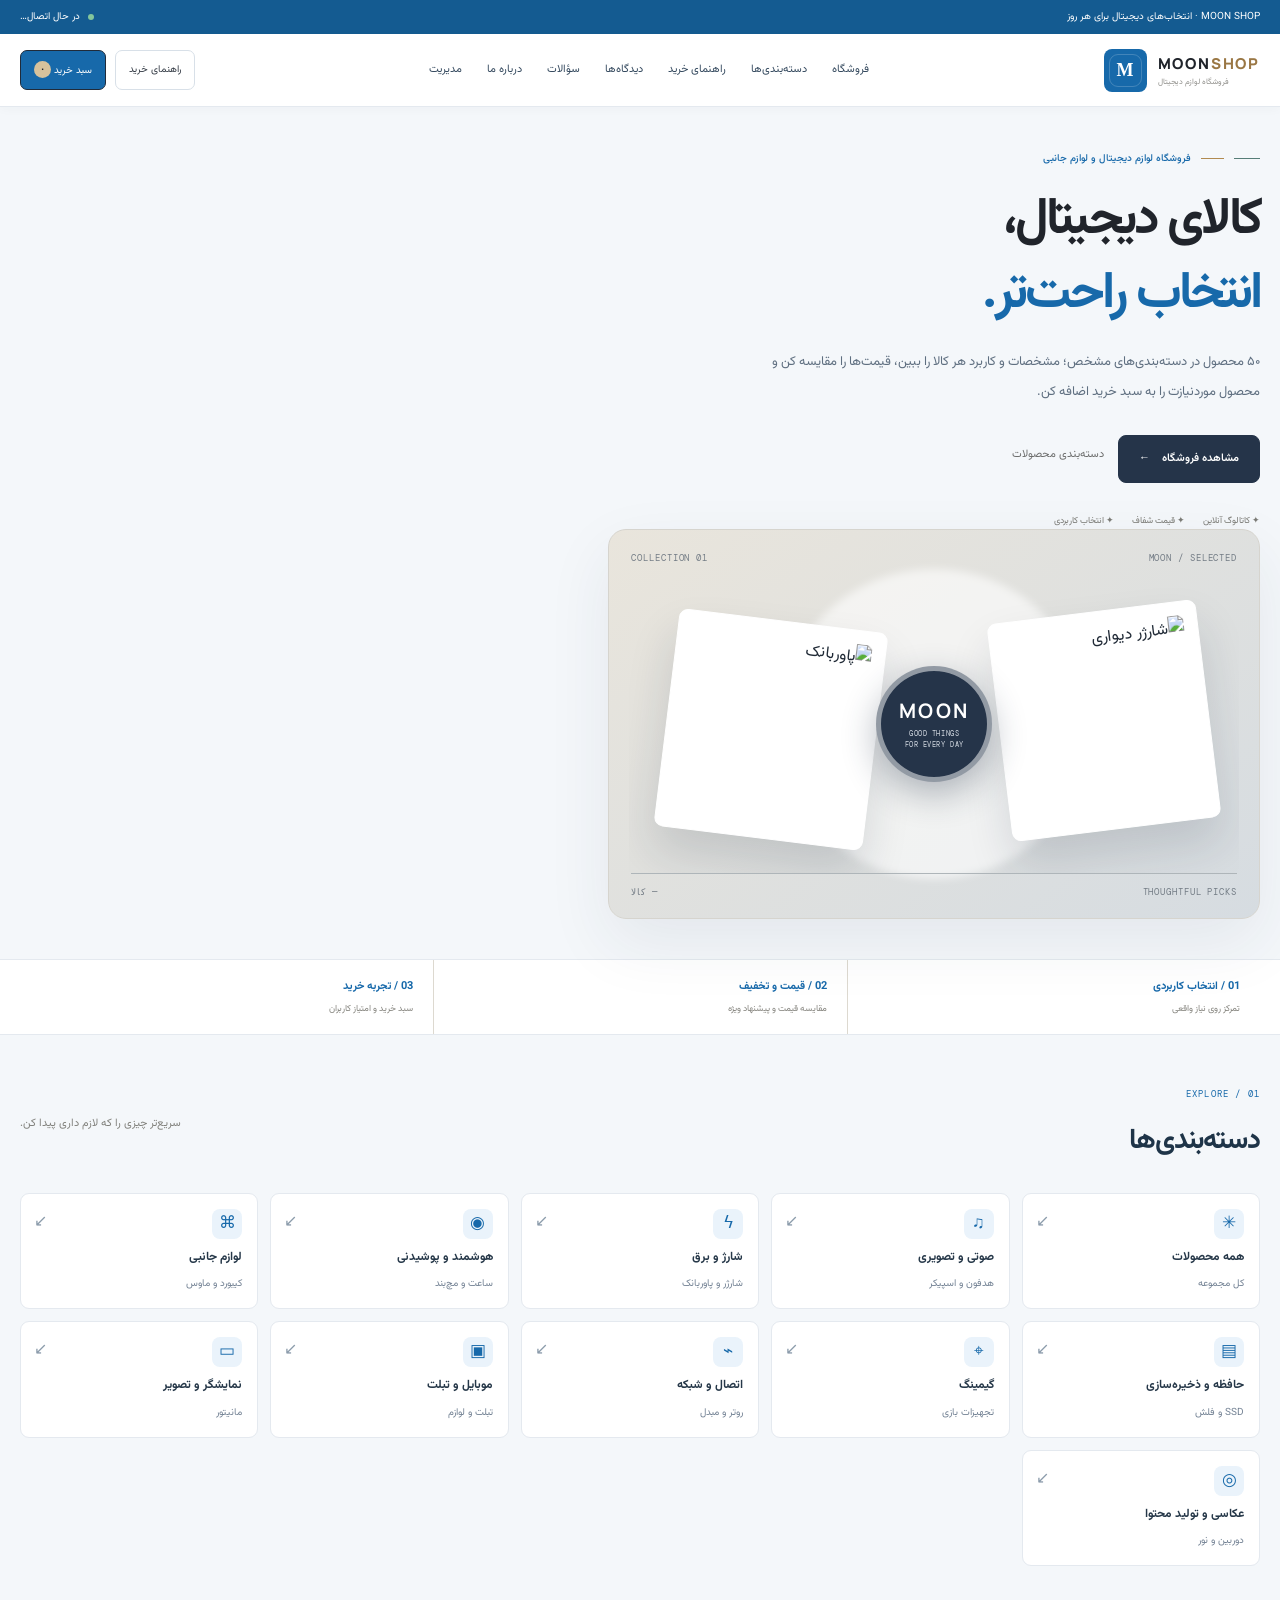
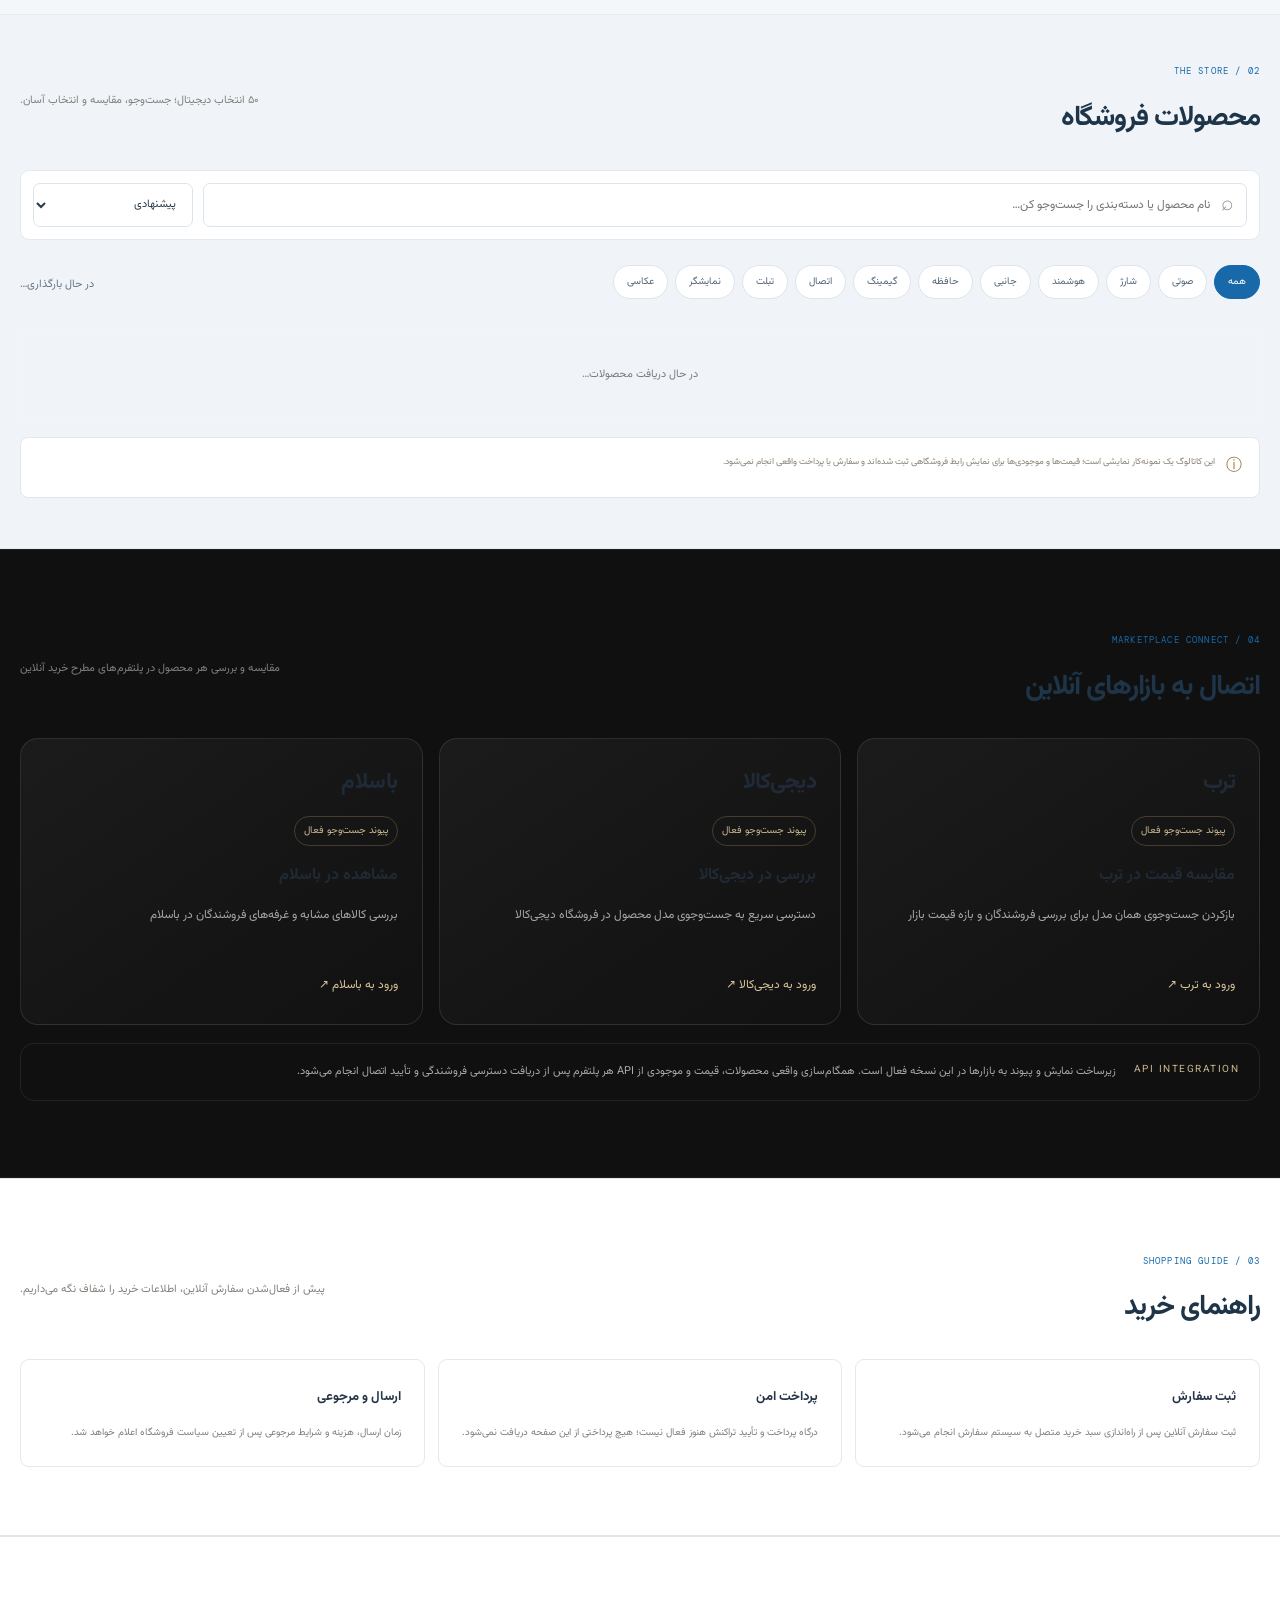
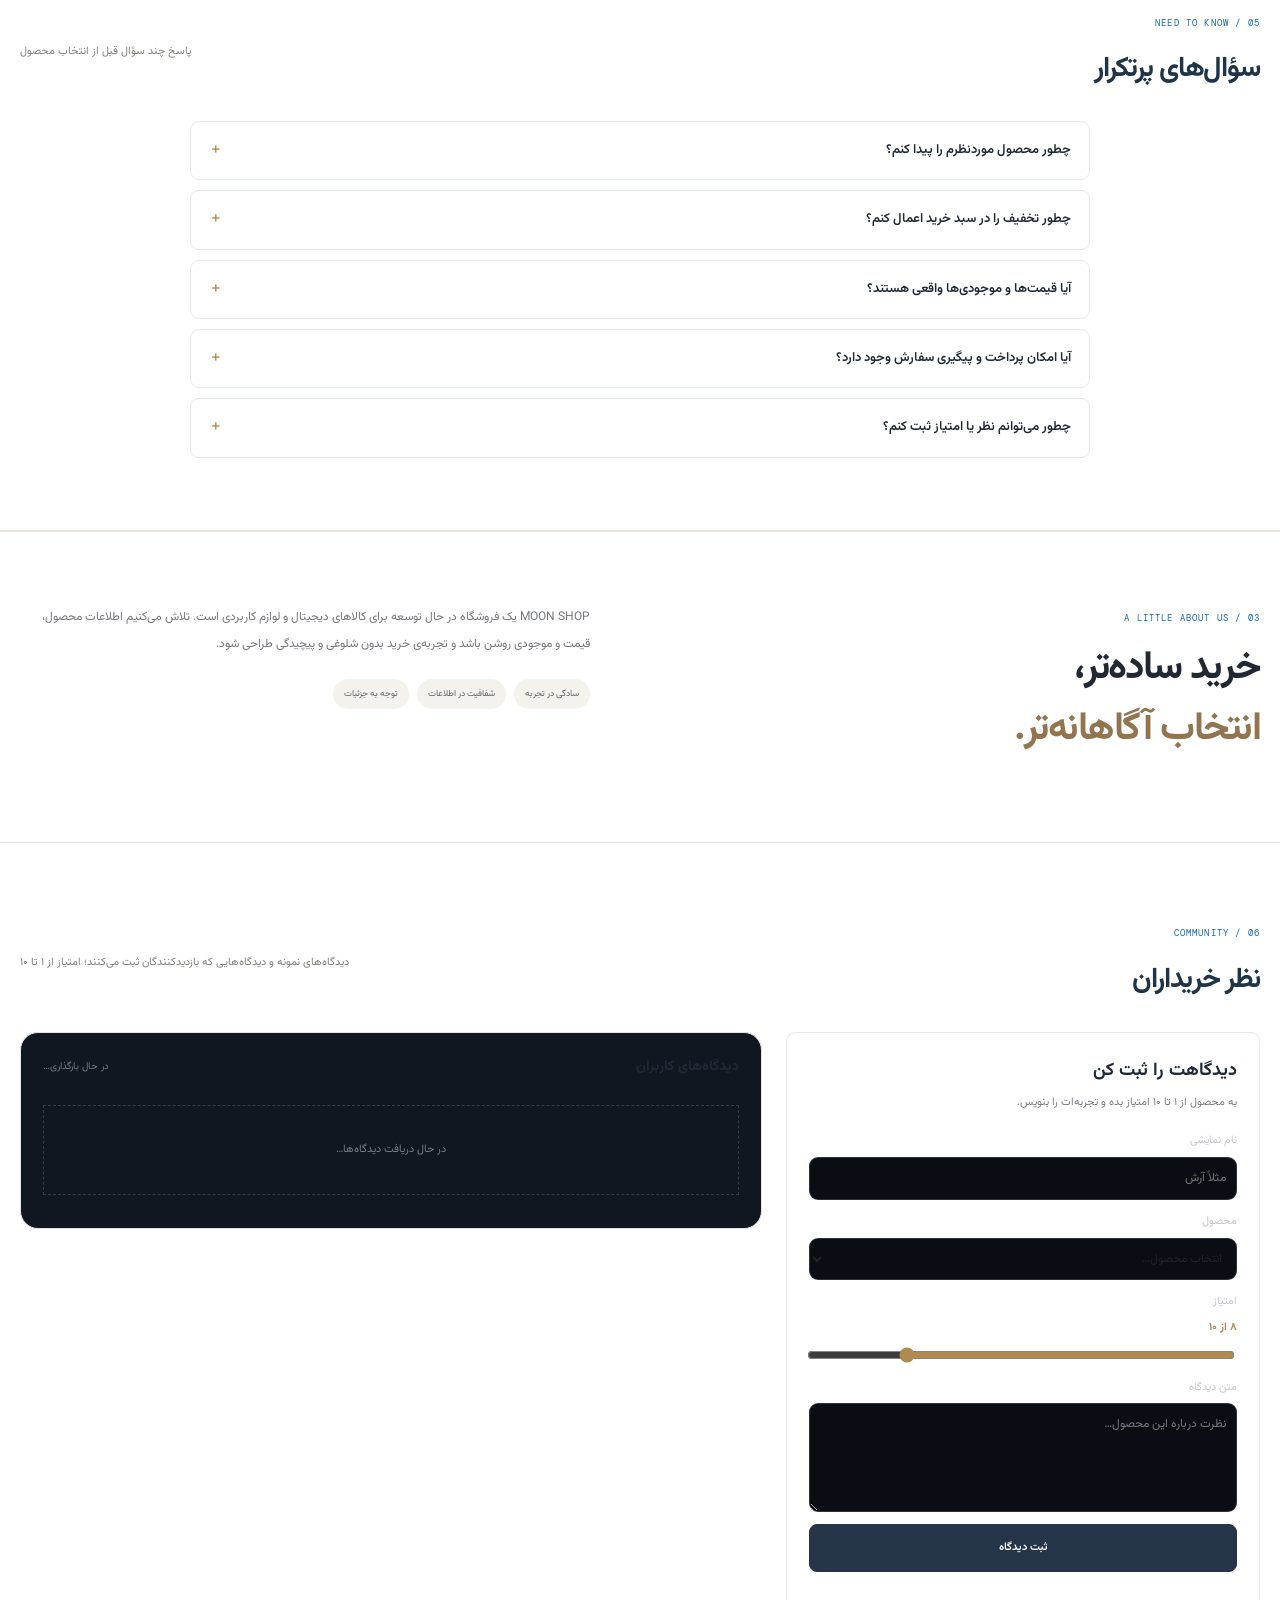
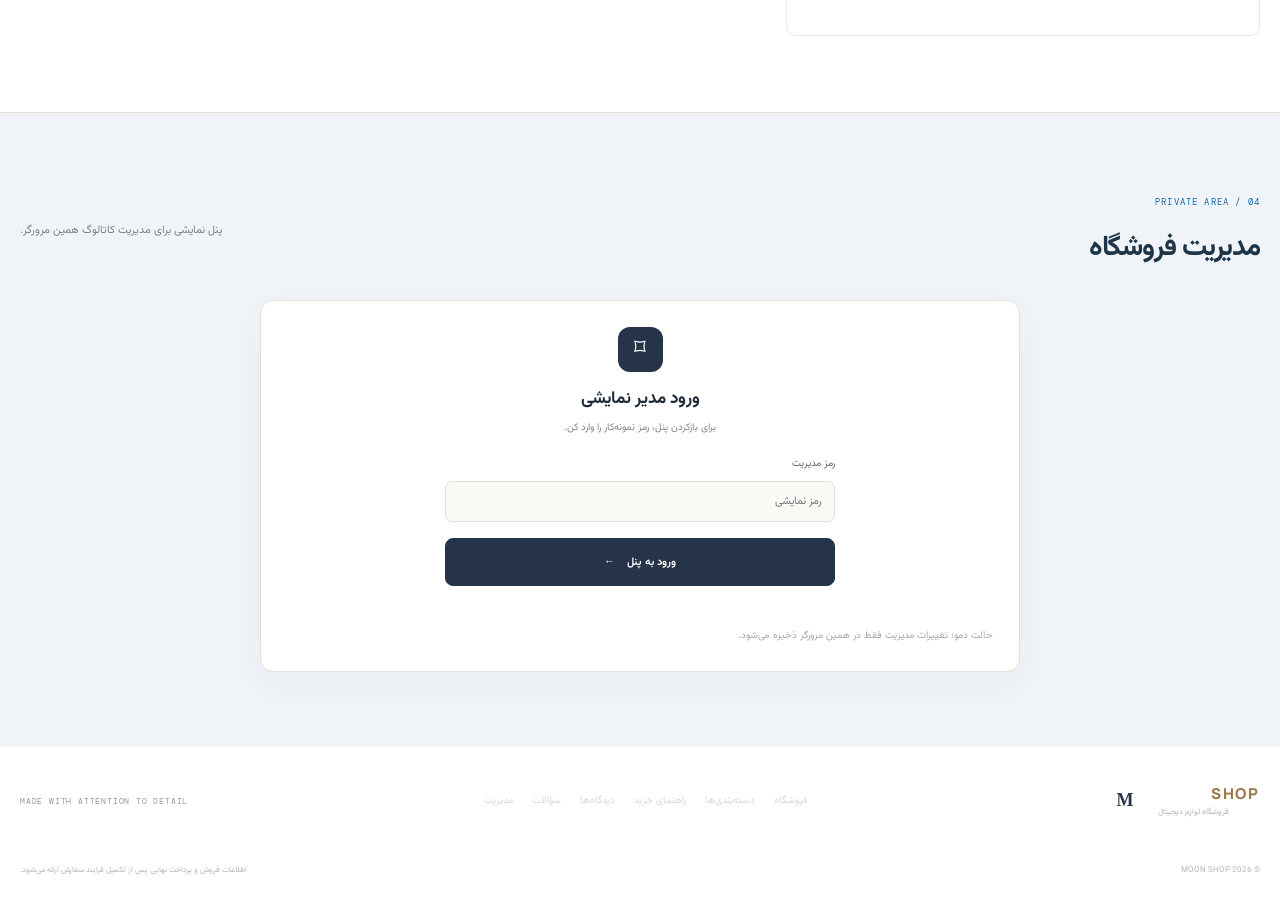
==== index.html @ ba4ed8d2 "Make homepage messaging clearly storefront-focused" ====
<!doctype html>
<html lang="fa" dir="rtl">
<head>
<meta charset="utf-8"><meta name="viewport" content="width=device-width,initial-scale=1,viewport-fit=cover">
<meta name="theme-color" content="#080a0f">
<meta name="description" content="Moon Shop؛ فروشگاه آنلاین لوازم دیجیتال و اکسسوری با معرفی محصولات، بررسی مشخصات و مسیر ساده ثبت سفارش.">
<meta property="og:title" content="MOON SHOP | فروشگاه آنلاین">
<meta property="og:description" content="انتخاب هوشمندانه برای زندگی دیجیتال.">
<title>Moon Shop | فروشگاه آنلاین لوازم دیجیتال و اکسسوری</title>
<link rel="preconnect" href="https://fonts.googleapis.com"><link rel="preconnect" href="https://fonts.gstatic.com" crossorigin>
<link rel="stylesheet" href="store.css">
<link rel="stylesheet" href="marketplaces.css">
<link rel="canonical" href="https://amir-studio.github.io/Moon-SHOP/">
<meta name="robots" content="index,follow,max-image-preview:large">
<meta property="og:type" content="website">
<meta property="og:url" content="https://amir-studio.github.io/Moon-SHOP/">
<meta name="twitter:card" content="summary_large_image">
<script type="application/ld+json">{"@context":"https://schema.org","@type":"WebSite","name":"Moon Shop | فروشگاه آنلاین لوازم دیجیتال و اکسسوری","url":"https://amir-studio.github.io/Moon-SHOP/","inLanguage":"fa"}</script>
</head>
<body>
<div class="announcement"><div class="wrap announcement-inner"><span>MOON SHOP · انتخاب‌های دیجیتال برای هر روز</span><span class="live-state"><i></i><b id="rateStatus">در حال اتصال…</b></span></div></div>
<header class="header"><div class="wrap header-inner">
<a class="brand" href="#home" aria-label="MOON SHOP"><span class="brand-mark">M</span><span class="brand-name">MOON<span>SHOP</span><small>فروشگاه لوازم دیجیتال</small></span></a>
<button class="menu-toggle" id="menuToggle" aria-label="باز کردن منو" aria-expanded="false"><span></span><span></span><span></span></button>
<nav class="nav" id="mainNav" aria-label="منوی اصلی">
<a href="#products">فروشگاه</a><a href="#categories">دسته‌بندی‌ها</a><a href="#help">راهنمای خرید</a><a href="#reviews">دیدگاه‌ها</a><a href="#faq">سؤالات</a><a href="#about">درباره ما</a><a href="#management">مدیریت</a>
</nav>
<div class="header-actions"><a class="account-link" href="#help">راهنمای خرید</a><button class="cart-trigger" id="cartButton" type="button" aria-label="سبد خرید">سبد خرید <span class="cart-count" id="cartCount">۰</span></button></div>
</div></header>
<main id="home">
<section class="hero"><div class="wrap hero-grid">
<div class="hero-copy"><div class="eyebrow"><span></span> فروشگاه لوازم دیجیتال و لوازم جانبی</div><h1>کالای دیجیتال،<br><em>انتخاب راحت‌تر.</em></h1><p>۵۰ محصول در دسته‌بندی‌های مشخص؛ مشخصات و کاربرد هر کالا را ببین، قیمت‌ها را مقایسه کن و محصول موردنیازت را به سبد خرید اضافه کن.</p><div class="hero-actions"><a class="btn primary" href="#products">مشاهده فروشگاه <span>←</span></a><a class="text-link" href="#categories">دسته‌بندی محصولات</a></div><div class="hero-trust"><span>✦ کاتالوگ آنلاین</span><span>✦ قیمت شفاف</span><span>✦ انتخاب کاربردی</span></div></div>
<div class="hero-showcase"><div class="showcase-top"><span>MOON / SELECTED</span><span>COLLECTION 01</span></div><div class="showcase-glow"></div><div class="showcase-images"><div class="showcase-card showcase-a"><img src="https://www.pixelzones.com/cdn/shop/files/az__06988.webp?v=1759421102&width=1445" alt="شارژر دیواری" fetchpriority="high"></div><div class="showcase-card showcase-b"><img src="https://pimcdn.sharafdg.com/cdn-cgi/image/width%3D600%2Cheight%3D600%2Cfit%3Dpad%2Cformat%3Dwebp%2Cquality%3D70/images/S400873748_1?1732193232%3Fg=0" alt="پاوربانک" fetchpriority="high"></div><div class="showcase-stamp"><b>MOON</b><small>GOOD THINGS<br>FOR EVERY DAY</small></div></div><div class="showcase-bottom"><span>THOUGHTFUL PICKS</span><span id="rateValue">— کالا</span></div></div>
</div></section>
<section class="benefits"><div class="wrap benefits-grid"><div><b>01 / انتخاب کاربردی</b><span>تمرکز روی نیاز واقعی</span></div><div><b>02 / قیمت و تخفیف</b><span>مقایسه قیمت و پیشنهاد ویژه</span></div><div><b>03 / تجربه خرید</b><span>سبد خرید و امتیاز کاربران</span></div></div></section>
<section class="section wrap" id="categories"><div class="section-heading"><div><span class="kicker">EXPLORE / 01</span><h2>دسته‌بندی‌ها</h2></div><p>سریع‌تر چیزی را که لازم داری پیدا کن.</p></div><div class="category-tiles">
<button class="category-tile" data-category="all"><span class="tile-icon">✳</span><b>همه محصولات</b><small>کل مجموعه</small><i>↙</i></button>
<button class="category-tile" data-category="audio"><span class="tile-icon">♫</span><b>صوتی و تصویری</b><small>هدفون و اسپیکر</small><i>↙</i></button>
<button class="category-tile" data-category="charging"><span class="tile-icon">ϟ</span><b>شارژ و برق</b><small>شارژر و پاوربانک</small><i>↙</i></button>
<button class="category-tile" data-category="smart"><span class="tile-icon">◉</span><b>هوشمند و پوشیدنی</b><small>ساعت و مچ‌بند</small><i>↙</i></button>
<button class="category-tile" data-category="peripherals"><span class="tile-icon">⌘</span><b>لوازم جانبی</b><small>کیبورد و ماوس</small><i>↙</i></button>
<button class="category-tile" data-category="storage"><span class="tile-icon">▤</span><b>حافظه و ذخیره‌سازی</b><small>SSD و فلش</small><i>↙</i></button>
<button class="category-tile" data-category="gaming"><span class="tile-icon">⌖</span><b>گیمینگ</b><small>تجهیزات بازی</small><i>↙</i></button>
<button class="category-tile" data-category="connectivity"><span class="tile-icon">⌁</span><b>اتصال و شبکه</b><small>روتر و مبدل</small><i>↙</i></button>
<button class="category-tile" data-category="tablets"><span class="tile-icon">▣</span><b>موبایل و تبلت</b><small>تبلت و لوازم</small><i>↙</i></button>
<button class="category-tile" data-category="display"><span class="tile-icon">▭</span><b>نمایشگر و تصویر</b><small>مانیتور</small><i>↙</i></button>
<button class="category-tile" data-category="photo"><span class="tile-icon">◎</span><b>عکاسی و تولید محتوا</b><small>دوربین و نور</small><i>↙</i></button>
</div></section>
<section class="shop-section" id="products"><div class="wrap"><div class="section-heading"><div><span class="kicker">THE STORE / 02</span><h2>محصولات فروشگاه</h2></div><p>۵۰ انتخاب دیجیتال؛ جست‌وجو، مقایسه و انتخاب آسان.</p></div>
<div class="shop-toolbar"><label class="search-box"><span>⌕</span><input id="searchInput" type="search" placeholder="نام محصول یا دسته‌بندی را جست‌وجو کن…" aria-label="جست‌وجوی محصولات"></label><select id="sortSelect" aria-label="مرتب‌سازی"><option value="featured">پیشنهادی</option><option value="low">ارزان‌ترین</option><option value="high">گران‌ترین</option><option value="name">نام محصول</option><option value="discount">بیشترین تخفیف</option></select></div>
<div class="active-filters"><div class="category-list"><button class="category active" data-category="all">همه</button><button class="category" data-category="audio">صوتی</button><button class="category" data-category="charging">شارژ</button><button class="category" data-category="smart">هوشمند</button><button class="category" data-category="peripherals">جانبی</button><button class="category" data-category="storage">حافظه</button><button class="category" data-category="gaming">گیمینگ</button><button class="category" data-category="connectivity">اتصال</button><button class="category" data-category="tablets">تبلت</button><button class="category" data-category="display">نمایشگر</button><button class="category" data-category="photo">عکاسی</button></div><span id="resultCount">در حال بارگذاری…</span></div>
<div class="product-grid" id="productGrid"><div class="empty">در حال دریافت محصولات…</div></div>
<div class="catalog-note"><span>ⓘ</span><p>این کاتالوگ یک نمونه‌کار نمایشی است؛ قیمت‌ها و موجودی‌ها برای نمایش رابط فروشگاهی ثبت شده‌اند و سفارش یا پرداخت واقعی انجام نمی‌شود.</p></div>
</div></section>
<section class="marketplace-section" id="marketplaces"><div class="wrap"><div class="section-heading"><div><span class="kicker">MARKETPLACE CONNECT / 04</span><h2>اتصال به بازارهای آنلاین</h2></div><p>مقایسه و بررسی هر محصول در پلتفرم‌های مطرح خرید آنلاین</p></div><div class="marketplace-grid"><article class="marketplace-card torob"><div class="marketplace-brand">ترب</div><span class="marketplace-status">پیوند جست‌وجو فعال</span><h3>مقایسه قیمت در ترب</h3><p>بازکردن جست‌وجوی همان مدل برای بررسی فروشندگان و بازه قیمت بازار</p><a href="https://torob.com" target="_blank" rel="noopener noreferrer">ورود به ترب ↗</a></article><article class="marketplace-card digikala"><div class="marketplace-brand">دیجی‌کالا</div><span class="marketplace-status">پیوند جست‌وجو فعال</span><h3>بررسی در دیجی‌کالا</h3><p>دسترسی سریع به جست‌وجوی مدل محصول در فروشگاه دیجی‌کالا</p><a href="https://www.digikala.com" target="_blank" rel="noopener noreferrer">ورود به دیجی‌کالا ↗</a></article><article class="marketplace-card basalam"><div class="marketplace-brand">باسلام</div><span class="marketplace-status">پیوند جست‌وجو فعال</span><h3>مشاهده در باسلام</h3><p>بررسی کالاهای مشابه و غرفه‌های فروشندگان در باسلام</p><a href="https://basalam.com" target="_blank" rel="noopener noreferrer">ورود به باسلام ↗</a></article></div><div class="marketplace-integration-note"><span>API INTEGRATION</span><p>زیرساخت نمایش و پیوند به بازارها در این نسخه فعال است. همگام‌سازی واقعی محصولات، قیمت و موجودی از API هر پلتفرم پس از دریافت دسترسی فروشندگی و تأیید اتصال انجام می‌شود.</p></div></div></section>
<section class="help-section" id="help"><div class="wrap"><div class="section-heading"><div><span class="kicker">SHOPPING GUIDE / 03</span><h2>راهنمای خرید</h2></div><p>پیش از فعال‌شدن سفارش آنلاین، اطلاعات خرید را شفاف نگه می‌داریم.</p></div><div class="help-grid"><article><b>ثبت سفارش</b><p>ثبت سفارش آنلاین پس از راه‌اندازی سبد خرید متصل به سیستم سفارش انجام می‌شود.</p></article><article><b>پرداخت امن</b><p>درگاه پرداخت و تأیید تراکنش هنوز فعال نیست؛ هیچ پرداختی از این صفحه دریافت نمی‌شود.</p></article><article><b>ارسال و مرجوعی</b><p>زمان ارسال، هزینه و شرایط مرجوعی پس از تعیین سیاست فروشگاه اعلام خواهد شد.</p></article></div></div></section>
<section class="faq-section" id="faq"><div class="wrap"><div class="section-heading"><div><span class="kicker">NEED TO KNOW / 05</span><h2>سؤال‌های پرتکرار</h2></div><p>پاسخ چند سؤال قبل از انتخاب محصول</p></div><div class="faq-list">
<details><summary>چطور محصول موردنظرم را پیدا کنم؟</summary><p>از دسته‌بندی‌ها، کادر جست‌وجو یا مرتب‌سازی قیمت استفاده کن. با انتخاب هر دسته، فقط کالاهای همان گروه نمایش داده می‌شوند.</p></details>
<details><summary>چطور تخفیف را در سبد خرید اعمال کنم؟</summary><p>محصول را به سبد اضافه کن و کد MOON10 را وارد کن تا تخفیف نمایشی ۱۰ درصدی روی مبلغ کالاها محاسبه شود. کد WELCOME15 هم برای نمایش تخفیف ۱۵ درصدی فعال است.</p></details>
<details><summary>آیا قیمت‌ها و موجودی‌ها واقعی هستند؟</summary><p>خیر؛ Moon Shop در این نسخه نمونه‌کار است. محصولات، قیمت‌ها و تعدادها برای نمایش قابلیت‌های فروشگاه ثبت شده‌اند.</p></details>
<details><summary>آیا امکان پرداخت و پیگیری سفارش وجود دارد؟</summary><p>در این نسخه پرداخت آنلاین و ارسال واقعی فعال نیست. دکمه ادامه سفارش صرفاً فرایند نمایشی را نشان می‌دهد.</p></details>
<details><summary>چطور می‌توانم نظر یا امتیاز ثبت کنم؟</summary><p>در بخش دیدگاه‌ها نام، محصول، امتیاز از ۱ تا ۱۰ و متن دیدگاه را وارد کن. دیدگاه‌های نمونه و ثبت‌شده در صفحه نمایش داده می‌شوند.</p></details>
</div></div></section>
<section class="about-section" id="about"><div class="wrap about-grid"><div><span class="kicker">A LITTLE ABOUT US / 03</span><h2>خرید ساده‌تر،<br><em>انتخاب آگاهانه‌تر.</em></h2></div><div><p>MOON SHOP یک فروشگاه در حال توسعه برای کالاهای دیجیتال و لوازم کاربردی است. تلاش می‌کنیم اطلاعات محصول، قیمت و موجودی روشن باشد و تجربه‌ی خرید بدون شلوغی و پیچیدگی طراحی شود.</p><div class="about-values"><span>سادگی در تجربه</span><span>شفافیت در اطلاعات</span><span>توجه به جزئیات</span></div></div></div></section>
<section class="reviews-section" id="reviews"><div class="wrap"><div class="section-heading"><div><span class="kicker">COMMUNITY / 06</span><h2>نظر خریداران</h2></div><p>دیدگاه‌های نمونه و دیدگاه‌هایی که بازدیدکنندگان ثبت می‌کنند؛ امتیاز از ۱ تا ۱۰</p></div>
<div class="reviews-layout"><div class="review-form-card"><h3>دیدگاهت را ثبت کن</h3><p>به محصول از ۱ تا ۱۰ امتیاز بده و تجربه‌ات را بنویس.</p><form id="reviewForm"><label>نام نمایشی<input id="reviewName" maxlength="60" required placeholder="مثلاً آرش"></label><label>محصول<select id="reviewProduct" required><option value="">انتخاب محصول…</option></select></label><label>امتیاز <strong id="ratingValue">۸ از ۱۰</strong><input id="reviewRating" type="range" min="1" max="10" value="8"></label><label>متن دیدگاه<textarea id="reviewComment" rows="4" maxlength="1200" minlength="8" required placeholder="نظرت درباره این محصول…"></textarea></label><button class="btn primary" type="submit" id="reviewSubmit">ثبت دیدگاه</button><div class="notice" id="reviewMessage" role="status"></div></form></div><div class="review-feed"><div class="review-feed-head"><b>دیدگاه‌های کاربران</b><span id="reviewCount">در حال بارگذاری…</span></div><div id="reviewList" class="review-list"><p class="empty">در حال دریافت دیدگاه‌ها…</p></div></div></div>
</div></section>
<section class="management-section" id="management"><div class="wrap"><div class="section-heading"><div><span class="kicker">PRIVATE AREA / 04</span><h2>مدیریت فروشگاه</h2></div><p>پنل نمایشی برای مدیریت کاتالوگ همین مرورگر.</p></div>
<div class="admin-login" id="loginView"><div class="admin-intro"><span class="admin-lock">⌑</span><h3>ورود مدیر نمایشی</h3><p>برای بازکردن پنل، رمز نمونه‌کار را وارد کن.</p></div><form id="loginForm"><label for="password">رمز مدیریت</label><input id="password" type="password" autocomplete="current-password" required placeholder="رمز نمایشی"><button class="btn primary" id="loginButton" type="submit">ورود به پنل <span>←</span></button></form><div class="notice" id="loginMessage" role="status"></div><small class="demo-warning">حالت دمو؛ تغییرات مدیریت فقط در همین مرورگر ذخیره می‌شود.</small></div>
<div class="admin-workspace hidden" id="adminView">
<div class="admin-toolbar"><div><h3>مرکز مدیریت MOON</h3><p>مدیریت نمایشی محصولات و مشاهده دیدگاه‌های کاربران</p></div><div><button class="btn subtle" id="refreshButton">به‌روزرسانی</button> <button class="btn subtle" id="logoutButton">خروج از پنل</button></div></div>
<div class="admin-stats"><div><small>کل محصولات</small><b id="totalCount">—</b></div><div><small>محصولات فعال</small><b id="activeCount">—</b></div><div><small>موجودی کل</small><b id="stockCount">—</b></div></div>
<div class="admin-shell">
<aside class="admin-sidebar" aria-label="بخش‌های مدیریت">
<button class="admin-tab active" data-admin-tab="overview">نمای کلی <span>⌂</span></button>
<button class="admin-tab" data-admin-tab="products">محصولات <span>▦</span></button>
<button class="admin-tab" data-admin-tab="orders">سفارش‌ها <span>▤</span></button>
<button class="admin-tab" data-admin-tab="categories">دسته‌بندی‌ها <span>▧</span></button>
<button class="admin-tab" data-admin-tab="inventory">انبار و موجودی <span>▥</span></button>
<button class="admin-tab" data-admin-tab="customers">مشتریان <span>♙</span></button>
<button class="admin-tab" data-admin-tab="coupons">تخفیف‌ها <span>%</span></button>
<button class="admin-tab" data-admin-tab="reviews">دیدگاه‌ها <span>☆</span></button>
<button class="admin-tab" data-admin-tab="messages">پیام‌ها <span>✉</span></button>
<button class="admin-tab" data-admin-tab="reports">گزارش‌ها <span>▤</span></button>
<button class="admin-tab" data-admin-tab="settings">تنظیمات فروشگاه <span>⚙</span></button>
</aside>
<div class="admin-main">
<section class="admin-panel" data-admin-panel="overview"><div class="panel-heading"><div><span class="kicker">DASHBOARD / 01</span><h3>نمای کلی فروشگاه</h3></div><span class="panel-state">حالت نمایشی · مرورگر محلی</span></div><div class="overview-grid"><article><small>وضعیت اتصال کاتالوگ</small><b>کاتالوگ آنلاین + ویرایش محلی</b><p>محصولات پایه از پایگاه داده و تغییرات پنل از همین مرورگر خوانده می‌شوند.</p></article><article><small>هشدار موجودی کم</small><b id="lowStockCount">—</b><p id="lowStockList">پس از دریافت محصولات نمایش داده می‌شود.</p></article><article><small>ماژول‌های آماده توسعه</small><b>۵۰ محصول نمایشی</b><p>مدیریت عنوان، قیمت، تخفیف، تصویر و وضعیت نمایش.</p></article></div><div class="module-note"><b>توجه</b><p>این پنل برای ارائه نمونه‌کار ساخته شده و احراز هویت یا ذخیره‌سازی مدیریتی امن برای فروشگاه واقعی ندارد.</p></div></section>
<section class="admin-panel hidden" data-admin-panel="products"><div class="panel-heading"><div><span class="kicker">CATALOG / 02</span><h3>مدیریت محصولات</h3></div><button class="btn primary" id="addButton">＋ محصول جدید</button></div><div class="admin-search"><input id="adminSearchInput" type="search" placeholder="جست‌وجوی محصول…"></div><div class="admin-table-wrap"><table class="admin-table"><thead><tr><th>محصول</th><th>قیمت</th><th>موجودی</th><th>وضعیت</th><th>عملیات</th></tr></thead><tbody id="productsBody"><tr><td colspan="5">در حال بارگذاری…</td></tr></tbody></table></div></section>
<section class="admin-panel hidden" data-admin-panel="orders"><div class="panel-heading"><div><span class="kicker">STORE CONTROL / ORDERS</span><h3>سفارش‌ها</h3></div><span class="panel-state">در صف اتصال</span></div><div class="module-placeholder"><span class="module-icon">✧</span><h4>زیرساخت رابط کاربری آماده است</h4><p>ثبت و پیگیری سفارش، وضعیت پرداخت، آماده‌سازی، ارسال و مرجوعی</p><small>ساختار بعدی: orders و order_items</small><div class="module-note"><b>وضعیت</b><p>این بخش هنوز به جدول پایگاه داده متصل نیست؛ تا زمان پیاده‌سازی، داده یا عملیات ساختگی نمایش داده نمی‌شود.</p></div></div></section><section class="admin-panel hidden" data-admin-panel="categories"><div class="panel-heading"><div><span class="kicker">STORE CONTROL / CATEGORIES</span><h3>دسته‌بندی‌ها</h3></div><span class="panel-state">در صف اتصال</span></div><div class="module-placeholder"><span class="module-icon">✧</span><h4>زیرساخت رابط کاربری آماده است</h4><p>ساخت، ویرایش، مرتب‌سازی و فعال/غیرفعال‌کردن دسته‌ها</p><small>ساختار بعدی: categories</small><div class="module-note"><b>وضعیت</b><p>این بخش هنوز به جدول پایگاه داده متصل نیست؛ تا زمان پیاده‌سازی، داده یا عملیات ساختگی نمایش داده نمی‌شود.</p></div></div></section><section class="admin-panel hidden" data-admin-panel="inventory"><div class="panel-heading"><div><span class="kicker">STORE CONTROL / INVENTORY</span><h3>انبار و موجودی</h3></div><span class="panel-state">در صف اتصال</span></div><div class="module-placeholder"><span class="module-icon">✧</span><h4>زیرساخت رابط کاربری آماده است</h4><p>گردش ورود و خروج کالا، هشدار حداقل موجودی و تاریخچه تغییرات</p><small>ساختار بعدی: inventory_movements</small><div class="module-note"><b>وضعیت</b><p>این بخش هنوز به جدول پایگاه داده متصل نیست؛ تا زمان پیاده‌سازی، داده یا عملیات ساختگی نمایش داده نمی‌شود.</p></div></div></section><section class="admin-panel hidden" data-admin-panel="customers"><div class="panel-heading"><div><span class="kicker">STORE CONTROL / CUSTOMERS</span><h3>مشتریان</h3></div><span class="panel-state">در صف اتصال</span></div><div class="module-placeholder"><span class="module-icon">✧</span><h4>زیرساخت رابط کاربری آماده است</h4><p>پروفایل، اطلاعات تماس، آدرس‌ها و تاریخچه خرید مشتریان</p><small>ساختار بعدی: customer_profiles و addresses</small><div class="module-note"><b>وضعیت</b><p>این بخش هنوز به جدول پایگاه داده متصل نیست؛ تا زمان پیاده‌سازی، داده یا عملیات ساختگی نمایش داده نمی‌شود.</p></div></div></section><section class="admin-panel hidden" data-admin-panel="coupons"><div class="panel-heading"><div><span class="kicker">STORE CONTROL / COUPONS</span><h3>تخفیف‌ها</h3></div><span class="panel-state">در صف اتصال</span></div><div class="module-placeholder"><span class="module-icon">✧</span><h4>زیرساخت رابط کاربری آماده است</h4><p>کد تخفیف درصدی یا مبلغ ثابت، تاریخ اعتبار و سقف استفاده</p><small>ساختار بعدی: coupons و coupon_redemptions</small><div class="module-note"><b>وضعیت</b><p>این بخش هنوز به جدول پایگاه داده متصل نیست؛ تا زمان پیاده‌سازی، داده یا عملیات ساختگی نمایش داده نمی‌شود.</p></div></div></section><section class="admin-panel hidden" data-admin-panel="reviews"><div class="panel-heading"><div><span class="kicker">STORE CONTROL / REVIEWS</span><h3>دیدگاه‌های ثبت‌شده</h3></div><span class="panel-state">نمایش آنلاین</span></div><div id="adminReviewsList" class="admin-reviews-list"><p>در حال دریافت دیدگاه‌ها…</p></div></section><section class="admin-panel hidden" data-admin-panel="messages"><div class="panel-heading"><div><span class="kicker">STORE CONTROL / MESSAGES</span><h3>پیام‌ها</h3></div><span class="panel-state">در صف اتصال</span></div><div class="module-placeholder"><span class="module-icon">✧</span><h4>زیرساخت رابط کاربری آماده است</h4><p>درخواست‌های پشتیبانی، پیام تماس و وضعیت پاسخ‌گویی</p><small>ساختار بعدی: support_messages</small><div class="module-note"><b>وضعیت</b><p>این بخش هنوز به جدول پایگاه داده متصل نیست؛ تا زمان پیاده‌سازی، داده یا عملیات ساختگی نمایش داده نمی‌شود.</p></div></div></section><section class="admin-panel hidden" data-admin-panel="reports"><div class="panel-heading"><div><span class="kicker">STORE CONTROL / REPORTS</span><h3>گزارش‌ها</h3></div><span class="panel-state">در صف اتصال</span></div><div class="module-placeholder"><span class="module-icon">✧</span><h4>زیرساخت رابط کاربری آماده است</h4><p>فروش روزانه، محصولات پرفروش، موجودی و درآمد خالص</p><small>ساختار بعدی: گزارش از orders و order_items</small><div class="module-note"><b>وضعیت</b><p>این بخش هنوز به جدول پایگاه داده متصل نیست؛ تا زمان پیاده‌سازی، داده یا عملیات ساختگی نمایش داده نمی‌شود.</p></div></div></section><section class="admin-panel hidden" data-admin-panel="settings"><div class="panel-heading"><div><span class="kicker">STORE CONTROL / SETTINGS</span><h3>تنظیمات فروشگاه</h3></div><span class="panel-state">در صف اتصال</span></div><div class="module-placeholder"><span class="module-icon">✧</span><h4>زیرساخت رابط کاربری آماده است</h4><p>نام و لوگو، واحد پول، روش‌های ارسال، قوانین خرید و اطلاعات تماس</p><small>ساختار بعدی: store_settings</small><div class="module-note"><b>وضعیت</b><p>این بخش هنوز به جدول پایگاه داده متصل نیست؛ تا زمان پیاده‌سازی، داده یا عملیات ساختگی نمایش داده نمی‌شود.</p></div></div></section>
</div></div><div class="notice" id="workspaceMessage" role="status"></div></div>
</div></section>
</main>
<footer class="footer"><div class="wrap footer-main"><a class="brand" href="#home"><span class="brand-mark">M</span><span class="brand-name">MOON<span>SHOP</span><small>فروشگاه لوازم دیجیتال</small></span></a><div class="footer-nav"><a href="#products">فروشگاه</a><a href="#categories">دسته‌بندی‌ها</a><a href="#help">راهنمای خرید</a><a href="#reviews">دیدگاه‌ها</a><a href="#faq">سؤالات</a><a href="#management">مدیریت</a></div><span class="footer-tag">MADE WITH ATTENTION TO DETAIL</span></div><div class="wrap footer-bottom"><span>© 2026 MOON SHOP</span><span>اطلاعات فروش و پرداخت نهایی پس از تکمیل فرایند سفارش ارائه می‌شود.</span></div></footer>
<div class="product-details-modal hidden" id="productDetailsModal" role="dialog" aria-modal="true" aria-labelledby="detailName">
  <div class="product-details-card">
    <button class="details-close" id="detailsClose" type="button" aria-label="بستن">×</button>
    <div class="details-layout">
      <div class="details-photo" id="detailPhoto"></div>
      <div class="details-content">
        <span class="details-category" id="detailCategory"></span>
        <h2 id="detailName"></h2>
        <div class="details-price" id="detailPrice"></div>
        <p class="details-description" id="detailDescription"></p>
        <section class="details-section"><h3>این محصول به چه دردی می‌خورد؟</h3><p id="detailUsage"></p></section>
        <section class="details-section"><h3>نکات و کاربردها</h3><ul id="detailFeatures"></ul></section>
        <section class="details-section"><h3>مشخصات محصول</h3><dl id="detailSpecs"></dl></section>
        <div class="details-actions"><button class="btn primary" id="detailAddCart" type="button">افزودن به سبد خرید</button><button class="btn subtle" id="detailReview" type="button">ثبت دیدگاه</button></div>
        <small class="details-demo-note">اطلاعات این کاتالوگ نمایشی است؛ پیش از خرید واقعی باید مشخصات، قیمت و موجودی مدل بررسی شود.</small>
      </div>
    </div>
  </div>
</div>
<div class="cart-drawer" id="cartDrawer" role="dialog" aria-modal="true" aria-label="سبد خرید"><aside class="cart-panel"><div class="cart-head"><div><span class="kicker">YOUR SELECTION</span><h3>سبد خرید</h3></div><button class="cart-close" id="cartClose" aria-label="بستن">×</button></div><div class="cart-items" id="cartItems"></div><div class="cart-coupon"><label for="couponInput">کد تخفیف</label><div><input id="couponInput" placeholder="مثلاً MOON10" maxlength="24"><button id="applyCoupon" type="button">اعمال</button></div><small id="couponMessage">کد نمایشی MOON10 · تخفیف ۱۰٪</small></div><div class="cart-discount-row"><span>تخفیف</span><strong id="cartDiscount">۰ تومان</strong></div><div class="cart-total"><span>مبلغ نهایی نمایشی</span><strong id="cartTotal">۰ تومان</strong></div><button class="btn primary checkout-demo" id="checkoutDemo" type="button">ادامه سفارش <span>←</span></button><p class="cart-disclaimer">نسخه نمونه‌کار است؛ ثبت سفارش، پرداخت و ارسال واقعی فعال نیست.</p></aside></div>
<div class="modal hidden" id="productModal" role="dialog" aria-modal="true" aria-labelledby="modalTitle"><div class="modal-card"><div class="modal-head"><div><span class="kicker">PRODUCT EDITOR</span><h3 id="modalTitle">افزودن محصول</h3></div><button class="cart-close" id="closeModal" type="button" aria-label="بستن">×</button></div><form id="productForm"><input id="productId" type="hidden"><label>نام محصول<input id="productName" maxlength="120" required></label><label>توضیحات<textarea id="productDescription" rows="3" maxlength="500"></textarea></label><div class="form-row"><div class="form-row"><label>قیمت فروش (تومان)<input id="productPrice" type="number" min="0" required></label><label>قیمت قبل تخفیف<input id="productOriginalPrice" type="number" min="0"></label></div><label>موجودی<input id="productStock" type="number" min="0" step="1" required></label></div><label>آدرس تصویر<input id="productImage" type="url" placeholder="https://…"></label><div class="form-row"><label>دسته‌بندی<select id="productCategory"><option value="charging">شارژ و برق</option><option value="audio">صوتی و تصویری</option><option value="smart">هوشمند و پوشیدنی</option><option value="peripherals">لوازم جانبی</option><option value="storage">حافظه و ذخیره‌سازی</option><option value="gaming">گیمینگ</option><option value="connectivity">اتصال و تبدیل</option><option value="tablets">موبایل و تبلت</option><option value="display">نمایشگر و تصویر</option><option value="photo">عکاسی و تولید محتوا</option><option value="other">سایر</option></select></label><label>نشان کوتاه<input id="productSymbol" maxlength="12" placeholder="MOON"></label></div><div class="form-row"><label class="check-label"><input id="productActive" type="checkbox" checked> نمایش محصول</label><label class="check-label"><input id="productFeatured" type="checkbox"> محصول منتخب</label></div><div class="form-actions"><button class="btn primary" id="saveButton" type="submit">ذخیره محصول</button><button class="btn subtle" id="cancelButton" type="button">انصراف</button></div><div class="notice" id="formMessage" role="status"></div></form></div></div>
<script src="marketplaces.js" defer></script>
<script type="module" src="store.js"></script>
</body></html>
---- store.css ----
@import url('https://fonts.googleapis.com/css2?family=DM+Mono:wght@400;500&family=Manrope:wght@400;500;600;700;800&family=Vazirmatn:wght@300;400;500;600;700;800&display=swap');
:root{color-scheme:dark;--bg:#090b10;--panel:#11151d;--panel2:#171d27;--ink:#f2f0e9;--muted:#9a9da5;--line:#ffffff16;--line2:#ffffff28;--blue:#8eaefb;--cyan:#91d8d1;--gold:#c8aa78;--sans:Vazirmatn,sans-serif;--latin:Manrope,sans-serif;--mono:'DM Mono',monospace}
*{box-sizing:border-box}html{scroll-behavior:smooth;scroll-padding-top:90px;background:var(--bg)}body{margin:0;background:radial-gradient(ellipse at 80% -10%,#25324b70,transparent 38%),var(--bg);color:var(--ink);font-family:var(--sans);line-height:1.8;-webkit-font-smoothing:antialiased}a{color:inherit;text-decoration:none}button,input,select{font:inherit}button,a{-webkit-tap-highlight-color:transparent}button:focus-visible,a:focus-visible,input:focus-visible,select:focus-visible{outline:2px solid var(--cyan);outline-offset:3px}.wrap{width:min(1160px,calc(100% - 44px));margin-inline:auto}
.topline{height:34px;border-bottom:1px solid var(--line);color:#858b98;font:9px var(--mono);letter-spacing:.1em}.topline .wrap{height:100%;display:flex;align-items:center;justify-content:space-between;gap:12px}.market-state{display:flex;align-items:center;gap:8px;direction:rtl;font:10px var(--sans);letter-spacing:0}.market-state i{width:6px;height:6px;border-radius:50%;background:#9dd6b1;box-shadow:0 0 12px #9dd6b177}
.header{position:sticky;top:0;z-index:30;background:#090b10e8;backdrop-filter:blur(18px);border-bottom:1px solid var(--line)}.header-inner{height:76px;display:flex;align-items:center;justify-content:space-between;gap:24px}.brand{display:flex;align-items:center;gap:12px;direction:ltr}.brand-mark{width:38px;height:38px;border:1px solid #8eaefb80;display:grid;place-items:center;color:var(--blue);font:600 16px var(--latin);position:relative}.brand-mark:after{content:"";position:absolute;inset:5px;border:1px solid #8eaefb35;border-radius:50%}.brand-name{font:800 15px var(--latin);letter-spacing:.13em}.brand-name span{color:var(--blue)}.nav{display:flex;align-items:center;gap:28px;color:#b8bbc3;font-size:11px}.nav a:hover{color:var(--cyan)}.nav .nav-cta{border:1px solid #8eaefb55;padding:9px 14px;color:#dce6ff}.menu-toggle{display:none;background:none;border:1px solid var(--line);color:var(--ink);width:40px;height:40px;font-size:19px}
.hero{padding:76px 0 72px;display:grid;grid-template-columns:1.05fr .95fr;align-items:center;gap:7%;min-height:500px}.eyebrow{display:flex;align-items:center;gap:10px;color:var(--cyan);font:500 9px var(--mono);letter-spacing:.17em}.eyebrow:before{content:"";width:26px;height:1px;background:var(--cyan)}h1{font-size:clamp(42px,5.5vw,72px);font-weight:500;line-height:1.4;letter-spacing:-.055em;margin:18px 0 16px}h1 em{font-style:normal;color:var(--blue)}.hero-copy>p{max-width:550px;color:var(--muted);font-size:13px;line-height:2.3;margin:0}.hero-actions{display:flex;flex-wrap:wrap;gap:11px;margin-top:27px}.btn{display:inline-flex;align-items:center;justify-content:center;gap:12px;min-height:46px;padding:0 18px;border:1px solid var(--line2);background:#ffffff05;color:var(--ink);font-size:11px;font-weight:600;cursor:pointer;transition:.2s}.btn:hover{transform:translateY(-2px);border-color:#8eaefb80}.btn.primary{background:var(--blue);border-color:var(--blue);color:#0b1019}.hero-note{margin-top:23px;color:#7f8490;font-size:10px}.hero-note b{color:var(--gold);font-weight:500}
.hero-art{position:relative;min-height:340px;border:1px solid #8eaefb35;background:linear-gradient(145deg,#171f2d,#0c1018 68%);overflow:hidden;padding:24px}.hero-art:before,.hero-art:after{content:"";position:absolute;border:1px solid #8eaefb25;border-radius:50%;width:320px;height:320px;top:40px;left:50%;transform:translateX(-50%)}.hero-art:after{width:250px;height:250px;top:75px;border-color:#c8aa7830}.orbit{position:absolute;width:380px;height:120px;border:1px solid #91d8d133;border-radius:50%;top:118px;left:50%;transform:translateX(-50%) rotate(-26deg)}.moon-disc{position:absolute;width:118px;height:118px;border-radius:50%;left:50%;top:150px;transform:translateX(-50%);background:radial-gradient(circle at 34% 28%,#e6edf9,#9eafd0 36%,#526b94 68%,#1c2b44 100%);box-shadow:0 0 65px #8eaefb32}.art-top,.art-bottom{position:relative;z-index:2;display:flex;justify-content:space-between;color:#8b96aa;font:9px var(--mono);letter-spacing:.13em}.art-bottom{position:absolute;bottom:22px;left:24px;right:24px;padding-top:14px;border-top:1px solid var(--line)}
.rate-panel{position:relative;z-index:3;margin:26px auto 0;width:min(340px,100%);padding:14px 17px;border:1px solid #ffffff1c;background:#090c13dc;backdrop-filter:blur(12px)}.rate-panel small{display:block;color:#9299a7;font-size:9px}.rate-panel strong{display:block;margin-top:4px;font:600 24px var(--mono);color:var(--ink);direction:ltr;text-align:right}.rate-panel span{display:block;color:var(--cyan);font-size:9px;margin-top:2px}
.proof{display:grid;grid-template-columns:repeat(3,1fr);border-block:1px solid var(--line)}.proof-item{padding:18px 20px;display:flex;align-items:center;gap:12px;border-left:1px solid var(--line)}.proof-item:last-child{border:0}.proof-num{width:34px;height:34px;display:grid;place-items:center;border:1px solid #8eaefb45;color:var(--blue);font:10px var(--mono)}.proof-item b{display:block;font-size:11px;font-weight:600}.proof-item small{display:block;color:#7e8490;font-size:9px;margin-top:3px}
.catalog{padding:78px 0 76px}.section-head{display:flex;align-items:end;justify-content:space-between;gap:24px;margin-bottom:25px}.section-kicker{color:var(--blue);font:9px var(--mono);letter-spacing:.18em}.section-head h2,.about h2{font-size:clamp(28px,3.5vw,42px);font-weight:500;letter-spacing:-.04em;margin:7px 0 0}.section-head p{max-width:390px;margin:0;color:var(--muted);font-size:10px;line-height:2.1}
.filters{display:flex;gap:9px;align-items:center;flex-wrap:wrap;padding:12px;border:1px solid var(--line);background:#ffffff03}.search{flex:1;min-width:190px}.search input{width:100%;height:42px;padding:0 13px;border:1px solid var(--line);background:#090c12;color:var(--ink);font-size:11px}.filters select{height:42px;min-width:150px;padding:0 12px;border:1px solid var(--line);background:#090c12;color:var(--ink);font-size:10px}.category-list{display:flex;gap:7px;flex-wrap:wrap;margin:14px 0 18px}.category{padding:7px 12px;border:1px solid var(--line);background:transparent;color:#a9afba;font-size:9px;cursor:pointer}.category.active,.category:hover{border-color:#8eaefb88;color:#dce6ff;background:#8eaefb10}.catalog-meta{display:flex;justify-content:space-between;gap:12px;color:#818896;font-size:9px;margin:12px 0}
.product-grid{display:grid;grid-template-columns:repeat(3,minmax(0,1fr));gap:14px}.product-card{min-width:0;border:1px solid var(--line);background:linear-gradient(145deg,#141a24,#0d1118 70%);display:flex;flex-direction:column;transition:transform .24s,border-color .24s}.product-card:hover{transform:translateY(-4px);border-color:#8eaefb66}.product-visual{height:170px;position:relative;overflow:hidden;display:grid;place-items:center;background:radial-gradient(circle at 50% 48%,#263752,#111824 62%,#0d1118)}.product-visual:before{content:"";position:absolute;width:145px;height:145px;border:1px solid #8eaefb35;border-radius:50%;box-shadow:0 0 0 18px #8eaefb08,0 0 0 36px #8eaefb05}.product-symbol{position:relative;z-index:1;width:90px;height:90px;border:1px solid #d7e4ff66;background:linear-gradient(145deg,#a8c1f525,#192c47);display:grid;place-items:center;color:#d7e4ff;font:500 27px var(--mono);box-shadow:0 16px 45px #0005}.product-tag{position:absolute;top:14px;right:14px;padding:5px 8px;border:1px solid #ffffff24;color:#bdc6d7;font-size:8px}.product-code{position:absolute;left:14px;top:15px;color:#78869d;font:8px var(--mono);letter-spacing:.1em}.product-body{padding:17px;display:flex;flex-direction:column;flex:1}.product-title{margin:0;font-size:14px;font-weight:600}.product-desc{color:var(--muted);font-size:10px;line-height:1.9;margin:6px 0 13px;min-height:38px}.product-price{padding:12px 0;border-top:1px solid var(--line);display:flex;align-items:end;justify-content:space-between;gap:12px;margin-top:auto}.usd{font:600 17px var(--mono);direction:ltr}.irr{text-align:left;color:var(--cyan);font-size:10px}.irr small{display:block;color:#808997;font-size:8px}.product-foot{display:flex;align-items:center;justify-content:space-between;gap:8px;margin-top:12px}.source-link{color:#9aa9c7;font-size:8px;text-decoration:underline;text-underline-offset:3px}.product-foot .btn{min-height:36px;padding:0 12px;font-size:9px}.empty{grid-column:1/-1;padding:34px;border:1px dashed var(--line2);color:var(--muted);text-align:center;font-size:11px}
.price-method{margin-top:23px;padding:17px 18px;border:1px solid #c8aa7833;background:#c8aa7809;color:#b8b1a4;font-size:10px;line-height:2.1}.price-method b{color:#e0cda9;font-weight:600}.price-method a{color:#d9c49a;text-decoration:underline;text-underline-offset:3px}
.about{padding:65px 0 80px;border-top:1px solid var(--line)}.about-grid{display:grid;grid-template-columns:.9fr 1.1fr;gap:8%;align-items:start}.about p{font-size:12px;color:var(--muted);line-height:2.2}.about-points{display:grid;grid-template-columns:1fr 1fr;gap:10px;margin-top:23px}.about-point{padding:16px;border:1px solid var(--line);background:#ffffff03}.about-point b{display:block;font-size:11px;font-weight:600}.about-point span{display:block;color:#7f8795;font-size:9px;margin-top:4px}
.footer{border-top:1px solid var(--line);padding:24px 0 30px}.footer-inner{display:flex;justify-content:space-between;align-items:center;gap:18px;flex-wrap:wrap}.footer-brand{font:800 12px var(--latin);letter-spacing:.14em;direction:ltr}.footer-brand span{color:var(--blue)}.footer-note{color:#78808d;font-size:9px}.footer-links{display:flex;gap:17px;color:#aab0bb;font-size:9px}.footer-links a:hover{color:var(--cyan)}.footer-bottom{width:100%;padding-top:14px;border-top:1px solid var(--line);display:flex;justify-content:space-between;gap:14px;color:#6f7682;font-size:8px}
.cart-count{display:inline-grid;place-items:center;min-width:17px;height:17px;padding:0 4px;border-radius:20px;background:var(--blue);color:#0b1019;font:600 9px var(--mono)}
.cart-drawer{position:fixed;inset:0;z-index:70;background:#03060bc9;display:none;justify-content:flex-start}.cart-drawer.open{display:flex}.cart-panel{width:min(440px,100%);height:100%;overflow:auto;background:#111720;border-left:1px solid var(--line);padding:24px}.cart-head{display:flex;justify-content:space-between;align-items:center;border-bottom:1px solid var(--line);padding-bottom:15px}.cart-head h3{margin:0;font-size:16px}.cart-close{background:transparent;border:1px solid var(--line);color:var(--ink);width:34px;height:34px;font-size:19px}.cart-items{display:grid;gap:10px;padding:18px 0}.cart-item{display:flex;align-items:center;justify-content:space-between;gap:10px;padding:12px;border:1px solid var(--line);background:#ffffff04}.cart-item b{display:block;font-size:10px}.cart-item small{color:var(--muted);font:9px var(--mono)}.cart-item button{border:0;background:transparent;color:#e6a1a1;font-size:10px}.cart-total{padding:15px 0;border-top:1px solid var(--line);display:flex;justify-content:space-between;align-items:center}.cart-total strong{font:600 18px var(--mono);color:var(--cyan)}.cart-disclaimer{color:#858d99;font-size:9px;line-height:2}
@media(max-width:850px){.hero{grid-template-columns:1fr;gap:28px;padding:55px 0}.hero-art{min-height:320px}.product-grid{grid-template-columns:repeat(2,minmax(0,1fr))}.section-head{display:block}.section-head p{margin-top:10px}.about-grid{grid-template-columns:1fr;gap:25px}}
@media(max-width:580px){.wrap{width:calc(100% - 30px)}.topline{font-size:8px}.header-inner{height:66px}.menu-toggle{display:block}.nav{display:none;position:absolute;top:66px;right:0;left:0;background:#0e131c;border-bottom:1px solid var(--line);padding:18px 22px;flex-direction:column;align-items:stretch;gap:0}.nav.open{display:flex}.nav a{padding:11px 0;border-bottom:1px solid var(--line)}.nav .nav-cta{margin-top:10px;text-align:center;border:1px solid #8eaefb55}.hero{padding:42px 0 36px}.hero-art{min-height:290px;padding:17px}.rate-panel{margin-top:16px}.proof{grid-template-columns:1fr}.proof-item{border-left:0;border-bottom:1px solid var(--line);padding:14px}.proof-item:last-child{border-bottom:0}.catalog{padding:55px 0}.filters select{flex:1;min-width:0}.product-grid{grid-template-columns:1fr}.product-visual{height:155px}.about{padding:48px 0 55px}.about-points{grid-template-columns:1fr 1fr}.footer-inner{align-items:flex-start;flex-direction:column}.footer-bottom{flex-direction:column}.cart-panel{padding:19px}}
@media(prefers-reduced-motion:reduce){*,*:before,*:after{scroll-behavior:auto!important;transition:none!important;animation:none!important}}
/* Real product photography */
.product-visual{height:210px;background:linear-gradient(145deg,#202a39,#0d121b);padding:12px;}
.product-visual:before{z-index:0;width:175px;height:175px;pointer-events:none;}
.product-image{position:relative;z-index:1;width:100%;height:100%;object-fit:contain;mix-blend-mode:normal;filter:drop-shadow(0 14px 18px #0007);transition:transform .35s ease;}
.product-card:hover .product-image{transform:scale(1.045);}
.product-tag,.product-code{z-index:2;}
@media(max-width:580px){.product-visual{height:220px;}}

/* Product photography and storefront presentation */
.hero-art{isolation:isolate;min-height:390px}
.hero-art:before,.hero-art:after,.orbit,.moon-disc{display:none}
.hero-products{position:absolute;inset:55px 12px 58px;display:flex;align-items:center;justify-content:center;gap:0}
.hero-product{position:absolute;display:grid;place-items:center;width:43%;height:76%;padding:12px;background:#f4f4f1;border:1px solid #ffffff60;box-shadow:0 22px 55px #0008;overflow:hidden}
.hero-product img{width:100%;height:100%;object-fit:contain}
.hero-product-one{right:7%;transform:rotate(-8deg) translateY(7px);z-index:2}
.hero-product-two{left:8%;transform:rotate(7deg) translateY(14px);z-index:1}
.hero-product-three{left:34%;top:8%;width:33%;height:55%;transform:rotate(2deg);z-index:3}
.rate-panel{position:absolute;right:50%;bottom:52px;transform:translateX(50%);width:min(300px,85%);margin:0;box-shadow:0 12px 35px #0008}
.product-visual{height:230px;background:#f1f1ee;padding:13px}
.product-visual:before{display:none}
.product-image{mix-blend-mode:multiply;filter:none;object-fit:contain}
.product-card{overflow:hidden;border-radius:3px}
.product-card:hover .product-image{transform:scale(1.06)}
.product-body{padding:18px}
.product-title{font-size:13px;line-height:1.8;min-height:46px}
.product-desc{min-height:54px}
.product-foot{border-top:1px solid var(--line);padding-top:12px}
.product-foot .btn{white-space:nowrap}
.source-link{font-size:9px}
@media(max-width:850px){.hero-art{min-height:360px}}
@media(max-width:580px){.hero-art{min-height:330px}.hero-products{inset:48px 4px 62px}.hero-product{height:70%;width:46%}.hero-product-three{height:49%;width:35%}.rate-panel{bottom:50px}.product-visual{height:230px}}


/* Cart quantity controls and demo inventory */
.product-stock{display:block;margin:0 0 7px;color:#9dd6b1;font-size:9px}
.product-foot .btn:disabled{opacity:.45;cursor:not-allowed;transform:none}
.cart-item{align-items:center}
.cart-item-info{min-width:0;flex:1}
.cart-item-info b{line-height:1.9}
.cart-stock-note{display:block;margin-top:4px;color:#9dd6b1!important;font-family:inherit!important}
.cart-qty{display:flex;align-items:center;gap:9px;flex-shrink:0}
.cart-qty button{width:27px;height:27px;border:1px solid var(--line2);background:#ffffff08;color:var(--ink);font-size:15px;cursor:pointer}
.cart-qty button:disabled{opacity:.35;cursor:not-allowed}
.cart-qty span{min-width:15px;text-align:center;font-size:11px}
.cart-item .cart-remove{font-size:9px;white-space:nowrap}
@media(max-width:420px){.cart-panel{padding:15px}.cart-item{gap:7px}.cart-qty{gap:5px}.cart-qty button{width:25px;height:25px}}


/* MOON SHOP — refreshed storefront */
:root{--bg:#f7f6f2;--ink:#20242b;--muted:#777b82;--line:#e7e4dc;--blue:#293b55;--cyan:#567d77;--gold:#b18a50;color-scheme:light}
html,body{background:#f7f6f2;color:#20242b}
body{background:radial-gradient(ellipse at 85% -15%,#dce5ee 0,transparent 35%),#f7f6f2}
.wrap{width:min(1240px,calc(100% - 48px))}
.announcement{background:#202b3a;color:#dfe5ed;font-size:10px}
.announcement-inner{height:34px;display:flex;align-items:center;justify-content:space-between;gap:12px}
.live-state{display:flex;align-items:center;gap:8px}.live-state i{width:6px;height:6px;background:#83c69c;border-radius:50%}.live-state b{font-weight:400}
.header{background:#f7f6f2ed;border-bottom:1px solid #e8e4db}
.header-inner{height:82px}.brand{gap:11px}.brand-mark{width:43px;height:43px;background:#202b3a;color:#f3eee4;border:0;border-radius:13px;font:600 18px Georgia}.brand-mark:after{inset:5px;border-color:#ffffff30;border-radius:9px}.brand-name{display:block;color:#20242b;font-size:15px;letter-spacing:.12em}.brand-name>span{color:#9a7744}.brand-name small{display:block;font:8px var(--mono);color:#92918d;letter-spacing:.15em;margin-top:2px}
.nav{gap:25px;color:#555b63;font-size:11px}.nav a:hover{color:#9a7744}.header-actions{display:flex;align-items:center;gap:9px}.account-link,.cart-trigger{font-size:10px;padding:10px 13px;border:1px solid #dedbd3;background:transparent;color:#333a44}.cart-trigger{background:#202b3a;color:#fff;border-color:#202b3a;cursor:pointer}.cart-count{background:#d7c29c;color:#20242b}
.menu-toggle{border:1px solid #dedbd3;border-radius:9px;color:#20242b}
.hero{padding:76px 0 68px;min-height:530px;grid-template-columns:1.05fr .95fr;gap:6%}
.hero-copy .eyebrow{color:#927345;font:500 10px var(--sans);letter-spacing:0}.hero-copy .eyebrow span{width:23px;height:1px;background:#b18a50}
.hero h1{font-size:clamp(43px,5.6vw,74px);line-height:1.35;color:#20242b;font-weight:700;letter-spacing:-.055em}.hero h1 em{color:#8e7149}
.hero-copy>p{color:#72757b;font-size:13px;max-width:520px}
.btn{border-radius:8px;min-height:48px;padding:0 20px;border:1px solid #d8d4cb;color:#313943;background:#fff;font-size:11px}
.btn.primary{background:#253449;border-color:#253449;color:#fff}.btn.primary:hover{background:#344b68;border-color:#344b68}
.text-link{font-size:11px;color:#6c6d6c;padding:10px 3px}.hero-trust{display:flex;flex-wrap:wrap;gap:18px;margin-top:30px;color:#7b7b76;font-size:9px}
.hero-showcase{position:relative;min-height:390px;border-radius:18px;background:linear-gradient(145deg,#e9e5dc,#d6dce1);border:1px solid #d6d4ce;overflow:hidden;padding:22px;box-shadow:0 24px 65px #26344814}
.showcase-top,.showcase-bottom{position:relative;z-index:3;display:flex;justify-content:space-between;color:#737c85;font:9px var(--mono);letter-spacing:.1em}
.showcase-glow{position:absolute;width:310px;height:310px;border-radius:50%;background:#fff9;filter:blur(4px);top:50%;left:50%;transform:translate(-50%,-50%)}
.showcase-images{position:absolute;inset:55px 20px 45px}
.showcase-card{position:absolute;display:grid;place-items:center;background:#fff;border:1px solid #fff;width:44%;height:76%;padding:13px;box-shadow:0 25px 45px #18263824;border-radius:9px}
.showcase-card img{width:100%;height:100%;object-fit:contain}.showcase-a{right:5%;top:9%;transform:rotate(-7deg);z-index:2}.showcase-b{left:6%;top:12%;transform:rotate(7deg)}
.showcase-stamp{position:absolute;z-index:4;left:50%;top:48%;transform:translate(-50%,-50%);width:116px;height:116px;border-radius:50%;background:#253449;color:#fff;display:flex;flex-direction:column;align-items:center;justify-content:center;box-shadow:0 12px 35px #25344955;border:5px solid #ffffff80}.showcase-stamp b{font:700 20px var(--latin);letter-spacing:.12em}.showcase-stamp small{text-align:center;font:7px var(--mono);letter-spacing:.08em;line-height:1.6;margin-top:4px;color:#d6dce4}
.showcase-bottom{position:absolute;bottom:20px;left:22px;right:22px;border-top:1px solid #aeb5b9;padding-top:12px}
.benefits{background:#eeece6;border-block:1px solid #e5e1d8}.benefits-grid{display:grid;grid-template-columns:repeat(3,1fr)}.benefits-grid>div{padding:19px 22px;border-left:1px solid #ddd9d0}.benefits-grid>div:last-child{border:0}.benefits b{display:block;font-size:11px;color:#343b45}.benefits span{display:block;color:#85847e;font-size:9px;margin-top:4px}
.section{padding-top:82px;padding-bottom:76px}.section-heading{display:flex;justify-content:space-between;align-items:end;gap:20px;margin-bottom:26px}.kicker{color:#98764b;font:9px var(--mono);letter-spacing:.13em}.section-heading h2,.about-grid h2,.school-card h2{font-size:34px;font-weight:700;letter-spacing:-.04em;margin:7px 0 0;color:#222832}.section-heading p{margin:0;color:#81817c;font-size:11px}
.category-tiles{display:grid;grid-template-columns:repeat(4,1fr);gap:13px}.category-tile{position:relative;text-align:right;padding:21px;background:#fff;border:1px solid #e8e4dc;border-radius:12px;min-height:150px;color:#242a33;cursor:pointer;transition:.2s}.category-tile:hover{transform:translateY(-3px);border-color:#c5b18e;box-shadow:0 15px 30px #202b3a0d}.tile-icon{display:grid;place-items:center;width:37px;height:37px;border-radius:10px;background:#eef0f1;color:#33475e;font-size:19px;margin-bottom:13px}.category-tile b{display:block;font-size:12px}.category-tile small{display:block;color:#888982;font-size:9px;margin-top:4px}.category-tile i{position:absolute;left:19px;bottom:18px;color:#a1845b;font-style:normal}
.shop-section{background:#eeece6;padding:75px 0 78px}.shop-toolbar{display:flex;gap:10px}.search-box{display:flex;align-items:center;gap:9px;flex:1;background:#fff;border:1px solid #e3dfd6;border-radius:8px;padding:0 13px}.search-box span{font-size:21px;color:#96958f}.search-box input{height:47px;border:0;outline:0;flex:1;background:transparent;color:#20242b;font-size:11px}.shop-toolbar select{min-width:155px;border:1px solid #e3dfd6;border-radius:8px;background:#fff;color:#343a42;padding:0 13px;font-size:10px}
.active-filters{display:flex;align-items:center;justify-content:space-between;gap:10px;margin:18px 0 13px}.category-list{display:flex;gap:7px;flex-wrap:wrap;margin:0}.category{border-radius:30px;padding:8px 14px;background:#fff;border:1px solid #e2ded5;color:#62666c;font-size:9px}.category.active,.category:hover{background:#253449;color:#fff;border-color:#253449}.catalog-meta{display:none}
.product-grid{grid-template-columns:repeat(3,minmax(0,1fr));gap:17px}.product-card{background:#fff;border:1px solid #e5e1d8;border-radius:12px;overflow:hidden;box-shadow:0 7px 24px #202b3a08}.product-card:hover{border-color:#cbb894;box-shadow:0 18px 38px #202b3a12;transform:translateY(-4px)}
.product-visual{height:235px;background:#f5f4f0;padding:15px}.product-image{mix-blend-mode:multiply;object-fit:contain}.product-tag{top:13px;right:13px;background:#fff;color:#5c6269;border:1px solid #e8e4dc;border-radius:20px}.product-code{color:#99968f}.product-body{padding:18px}.product-title{color:#262c35;font-size:13px;min-height:44px}.product-desc{color:#85847f;font-size:10px;min-height:44px}.product-stock{color:#66866e;font-size:9px}.product-price{border-color:#efede8}.usd{font:700 15px var(--sans);color:#202832}.irr{color:#777d82;font-size:9px}.product-foot{border-color:#efede8}.product-foot .btn{border-radius:7px;min-height:38px}.product-foot .btn.primary{background:#253449;color:#fff}
.catalog-note{display:flex;gap:11px;margin-top:24px;padding:15px 17px;background:#f7f5ef;border:1px solid #e3ded2;border-radius:9px;color:#8a8377}.catalog-note span{color:#9a7744}.catalog-note p{margin:0;font-size:9px;line-height:2}
.school-section{padding:66px 0}.school-card{display:flex;align-items:center;justify-content:space-between;gap:20px;padding:35px 42px;border-radius:16px;background:#e5e9e8;border:1px solid #d9dfdc;overflow:hidden}.school-card h2{font-size:27px}.school-card p{color:#777e7a;font-size:11px}.school-art{width:130px;height:130px;border-radius:50%;background:#293b4e;color:#f5f1e8;display:flex;align-items:center;justify-content:center;gap:8px;transform:rotate(-10deg)}.school-art span{font-size:37px}.school-art small{font:8px var(--mono);line-height:1.8;letter-spacing:.1em}
.about-section{padding:72px 0 82px;background:#fff;border-block:1px solid #e9e5dd}.about-grid{display:grid;grid-template-columns:1fr 1fr;gap:8%;align-items:start}.about-grid h2{font-size:39px;line-height:1.55}.about-grid h2 em{font-style:normal;color:#92754e}.about-grid p{margin:0;color:#74777c;font-size:12px;line-height:2.3}.about-values{display:flex;flex-wrap:wrap;gap:8px;margin-top:20px}.about-values span{padding:7px 11px;border-radius:30px;background:#f4f2ed;color:#62666a;font-size:9px}
.management-section{padding:75px 0;background:#f1efe9;border-top:1px solid #e4e0d7}.admin-login,.admin-workspace{width:min(760px,100%);margin:25px auto 0;padding:26px;background:#fff;border:1px solid #e4e0d7;border-radius:13px;box-shadow:0 12px 35px #202b3a09}.admin-intro{text-align:center}.admin-lock{display:grid;place-items:center;width:45px;height:45px;margin:0 auto 12px;background:#253449;color:#fff;border-radius:12px;font-size:23px}.admin-intro h3,.admin-toolbar h3{margin:0;font-size:17px}.admin-intro p,.admin-toolbar p{margin:5px 0 18px;color:#85847f;font-size:10px}.admin-login form{display:grid;gap:8px;max-width:390px;margin:auto}.admin-login label,.modal-card label{font-size:10px;color:#60656c;display:grid;gap:6px}.admin-login input,.admin-search input,.modal-card input,.modal-card textarea,.modal-card select{width:100%;padding:11px 12px;border:1px solid #e2ded6;border-radius:7px;background:#fbfaf7;color:#252a32;font:11px var(--sans);outline:0}.admin-login .btn{margin-top:8px}.notice{font-size:10px;color:#b64c4c;min-height:20px;margin-top:9px}.notice.success{color:#477e5a}.hidden{display:none!important}.admin-toolbar{display:flex;align-items:center;justify-content:space-between;gap:12px}.admin-toolbar p{margin-bottom:0}.admin-stats{display:grid;grid-template-columns:repeat(3,1fr);gap:10px;margin:20px 0}.admin-stats>div{padding:14px;background:#f5f3ee;border:1px solid #ebe7de;border-radius:8px}.admin-stats small{display:block;color:#85847f;font-size:9px}.admin-stats b{display:block;color:#26364b;font-size:23px;margin-top:4px}.admin-search{display:flex;gap:8px;margin-bottom:12px}.admin-search input{max-width:300px}.admin-table-wrap{overflow:auto;border:1px solid #e8e4dc;border-radius:8px}.admin-table{width:100%;border-collapse:collapse;min-width:580px;text-align:right}.admin-table th,.admin-table td{padding:12px;border-bottom:1px solid #eeeae3;font-size:10px}.admin-table th{background:#f7f5f0;color:#777}.admin-table td{color:#333}.admin-table button{padding:6px 9px;margin:2px;border:1px solid #e0dacf;border-radius:5px;background:#fff;color:#39485c;font-size:9px;cursor:pointer}.admin-table button.delete{color:#a64b4b}.admin-table .pill{padding:4px 8px;border-radius:20px;background:#edf5ee;color:#4f805c}.admin-table .pill.inactive{background:#f8eeee;color:#a64b4b}
.footer{background:#202b3a;border:0;padding:32px 0 20px}.footer-main{display:flex;align-items:center;justify-content:space-between;gap:20px;flex-wrap:wrap}.footer .brand-name{color:#fff}.footer .brand-name small{color:#aab2bd}.footer .brand-mark{background:#fff;color:#253449}.footer-nav{display:flex;gap:19px;color:#d2d8df;font-size:10px}.footer-tag{color:#8d9aa9;font:8px var(--mono);letter-spacing:.1em}.footer-bottom{display:flex;justify-content:space-between;gap:15px;margin-top:25px;padding-top:15px;border-top:1px solid #ffffff20;color:#aeb7c2;font-size:8px}
.cart-drawer{background:#0b1019a8}.cart-panel{background:#fff;color:#242a33;border:0;border-radius:0 15px 15px 0}.cart-head{border-color:#e8e4dc}.cart-head h3{margin:3px 0 0;font-size:19px}.cart-close{border:1px solid #e2ded6;border-radius:7px;color:#3a414a;background:#fff}.cart-item{border-color:#e8e4dc;background:#faf9f6;border-radius:8px}.cart-item b{color:#282f38}.cart-item small{color:#777}.cart-total{border-color:#e8e4dc}.cart-total strong{color:#263d54}.cart-disclaimer{color:#81817d}
.modal{position:fixed;inset:0;z-index:90;background:#101722a8;display:grid;place-items:center;padding:16px}.modal-card{width:min(560px,100%);max-height:92vh;overflow:auto;padding:23px;background:#fff;border:1px solid #e4e0d7;border-radius:13px;box-shadow:0 25px 80px #0003}.modal-head{display:flex;justify-content:space-between;align-items:center;margin-bottom:17px}.modal-head h3{margin:5px 0 0}.modal-card form{display:grid;gap:12px}.modal-card label{display:grid;gap:6px}.modal-card textarea{resize:vertical}.form-row{display:grid;grid-template-columns:1fr 1fr;gap:10px}.check-label{display:flex!important;align-items:center;gap:8px}.check-label input{width:auto}.form-actions{display:flex;gap:8px}.form-actions .btn{flex:1}
@media(max-width:850px){.hero{grid-template-columns:1fr;gap:32px}.hero-showcase{min-height:350px}.product-grid{grid-template-columns:repeat(2,minmax(0,1fr))}.category-tiles{grid-template-columns:repeat(2,1fr)}.section-heading{align-items:start;flex-direction:column}.about-grid{grid-template-columns:1fr;gap:22px}}
@media(max-width:580px){.wrap{width:calc(100% - 30px)}.announcement-inner{font-size:8px}.header-inner{height:70px}.menu-toggle{display:flex;flex-direction:column;justify-content:center;gap:4px;padding:9px}.menu-toggle span{height:2px;width:17px;background:#293b55}.nav{display:none;position:absolute;top:70px;right:0;left:0;background:#f7f6f2;padding:12px 20px 18px;flex-direction:column;align-items:stretch;gap:0;border-bottom:1px solid #e2ded6;box-shadow:0 14px 20px #202b3a12}.nav.open{display:flex}.nav a{padding:12px 0;border-bottom:1px solid #e9e5dd}.header-actions{gap:5px}.account-link{display:none}.cart-trigger{padding:9px;font-size:9px}.hero{padding:43px 0 35px}.hero h1{font-size:43px}.hero-showcase{min-height:310px;padding:16px}.showcase-images{inset:48px 12px 42px}.showcase-card{height:72%;width:46%}.showcase-stamp{width:94px;height:94px}.showcase-stamp b{font-size:16px}.benefits-grid{grid-template-columns:1fr}.benefits-grid>div{border-left:0;border-bottom:1px solid #ddd9d0;padding:13px 15px}.benefits-grid>div:last-child{border:0}.section{padding-top:55px;padding-bottom:52px}.section-heading h2,.about-grid h2{font-size:29px}.category-tiles{gap:8px}.category-tile{min-height:135px;padding:15px}.shop-section{padding:54px 0}.shop-toolbar{flex-direction:column}.search-box,.shop-toolbar select{width:100%;height:45px}.active-filters{align-items:flex-start;flex-direction:column}.product-grid{grid-template-columns:1fr}.product-visual{height:235px}.school-card{padding:25px 20px}.school-art{width:90px;height:90px;flex-shrink:0}.school-art span{font-size:27px}.school-art small{font-size:6px}.school-card h2{font-size:22px}.school-card p{font-size:9px}.management-section{padding:54px 0}.admin-login,.admin-workspace{padding:18px}.admin-toolbar{align-items:flex-start;flex-direction:column}.admin-stats{gap:6px}.admin-stats>div{padding:10px}.admin-stats b{font-size:19px}.admin-toolbar .btn{padding:9px 12px}.footer-main{align-items:flex-start;flex-direction:column}.footer-nav{flex-wrap:wrap}.footer-bottom{flex-direction:column}.form-row{grid-template-columns:1fr}.cart-panel{border-radius:0;width:100%}}


/* Shopping guide */
.help-section{padding:72px 0;background:#fff;border-block:1px solid #e9e5dd}
.help-grid{display:grid;grid-template-columns:repeat(3,1fr);gap:14px}
.help-grid article{padding:22px;background:#f7f6f2;border:1px solid #e7e3da;border-radius:11px}
.help-grid b{font-size:13px;color:#283647}.help-grid p{font-size:10px;color:#777b80;line-height:2.1;margin:9px 0 0}
/* Admin dashboard navigation and future modules */
.admin-workspace{width:100%;max-width:1100px}
.admin-shell{display:grid;grid-template-columns:205px minmax(0,1fr);gap:15px;align-items:start}
.admin-sidebar{display:flex;flex-direction:column;gap:5px;padding:10px;background:#f7f5f0;border:1px solid #e9e5dd;border-radius:10px;position:sticky;top:15px}
.admin-tab{display:flex;justify-content:space-between;align-items:center;width:100%;padding:11px 12px;border:1px solid transparent;border-radius:7px;background:transparent;color:#646a71;text-align:right;font:10px var(--sans);cursor:pointer}
.admin-tab span{font-size:14px;color:#9a8a70}
.admin-tab:hover{background:#eeece6}
.admin-tab.active{background:#253449;color:#fff;border-color:#253449}
.admin-tab.active span{color:#e4c99b}
.admin-main{min-width:0;padding:18px;background:#fff;border:1px solid #e9e5dd;border-radius:10px}
.admin-panel{min-height:330px}
.panel-heading{display:flex;justify-content:space-between;align-items:center;gap:10px;padding-bottom:15px;border-bottom:1px solid #eeeae3;margin-bottom:17px}
.panel-heading h3{font-size:16px;margin:5px 0 0;color:#26313e}
.panel-state{padding:6px 10px;border-radius:20px;background:#edf3ef;color:#588064;font-size:9px;white-space:nowrap}
.overview-grid{display:grid;grid-template-columns:repeat(3,1fr);gap:10px}
.overview-grid article{padding:16px;background:#f8f7f3;border:1px solid #ece8df;border-radius:9px}
.overview-grid small{display:block;color:#85847f;font-size:9px}
.overview-grid b{display:block;color:#283b51;font-size:14px;margin-top:9px}
.overview-grid p{font-size:9px;color:#85847f;line-height:2;margin:6px 0 0}
.module-note{margin-top:17px;padding:16px 18px;background:#f5f3ed;border-right:3px solid #b18a50;border-radius:7px}
.module-note b{font-size:11px;color:#354457}
.module-note p{font-size:9px;line-height:2.1;color:#777b80;margin:6px 0 0}
.module-placeholder{min-height:260px;display:flex;align-items:center;justify-content:center;flex-direction:column;text-align:center;padding:25px}
.module-icon{width:48px;height:48px;border-radius:13px;background:#f1eee7;color:#9b7b4e;display:grid;place-items:center;font-size:22px}
.module-placeholder h4{font-size:15px;color:#29384b;margin:15px 0 7px}
.module-placeholder>p{max-width:460px;font-size:10px;color:#777b80;line-height:2}
.module-placeholder>small{font:9px var(--mono);color:#9a805b;background:#f7f5f0;padding:7px 10px;border-radius:5px}
.module-placeholder .module-note{width:100%;text-align:right;max-width:520px}
.admin-panel .admin-search{margin:0 0 12px}
@media(max-width:760px){
 .help-grid{grid-template-columns:1fr}
 .admin-shell{grid-template-columns:1fr}
 .admin-sidebar{position:static;display:grid;grid-template-columns:repeat(2,minmax(0,1fr));gap:5px}
 .admin-tab{font-size:9px;padding:10px 8px}
 .admin-main{padding:12px}
 .overview-grid{grid-template-columns:1fr}
}


/* Admin workspace navigation and guide section */
.help-section{padding:68px 0;background:#f7f6f2}
.help-grid{display:grid;grid-template-columns:repeat(3,1fr);gap:13px}
.help-grid article{padding:23px;background:#fff;border:1px solid #e5e1d8;border-radius:11px}
.help-grid b{font-size:13px;color:#263448}.help-grid p{font-size:10px;line-height:2.1;color:#7e807e;margin:10px 0 0}
.admin-shell{display:grid;grid-template-columns:190px minmax(0,1fr);gap:17px;margin-top:18px;align-items:start}
.admin-sidebar{display:flex;flex-direction:column;gap:5px;padding:10px;background:#f6f4ef;border:1px solid #e8e4dc;border-radius:10px}
.admin-tab{display:flex;justify-content:space-between;align-items:center;gap:9px;width:100%;padding:11px 12px;border:1px solid transparent;border-radius:7px;background:transparent;color:#646a70;text-align:right;font:10px var(--sans);cursor:pointer}
.admin-tab span{color:#9a805a;font-size:14px}
.admin-tab:hover{background:#fff;color:#27384d}
.admin-tab.active{background:#26384e;color:#fff;border-color:#26384e}
.admin-tab.active span{color:#e3c99e}
.admin-main{min-width:0;padding:18px;background:#fff;border:1px solid #e7e2d9;border-radius:10px}
.admin-panel{min-width:0}.panel-heading{display:flex;align-items:center;justify-content:space-between;gap:12px;margin-bottom:18px;padding-bottom:14px;border-bottom:1px solid #eeeae3}
.panel-heading h3{margin:5px 0 0;color:#283342;font-size:16px}
.panel-state{padding:7px 10px;background:#f1f3f2;color:#64766d;border-radius:20px;font-size:9px;white-space:nowrap}
.overview-grid{display:grid;grid-template-columns:repeat(3,1fr);gap:10px}
.overview-grid article{padding:15px;background:#f7f6f2;border:1px solid #e9e5dc;border-radius:8px}
.overview-grid small{display:block;color:#85847e;font-size:9px}
.overview-grid b{display:block;margin-top:9px;color:#2a3d52;font-size:14px}
.overview-grid p{margin:7px 0 0;color:#7f817e;font-size:9px;line-height:1.9}
.module-note{margin-top:16px;padding:14px 16px;border:1px solid #e8e3d9;border-right:3px solid #b18a50;border-radius:7px;background:#fbfaf7}
.module-note b{font-size:10px;color:#38495d}.module-note p{margin:5px 0 0;color:#7b7d7c;font-size:9px;line-height:2}
.module-placeholder{min-height:230px;display:flex;align-items:center;justify-content:center;flex-direction:column;text-align:center;padding:25px 12px}
.module-icon{display:grid;place-items:center;width:46px;height:46px;border-radius:50%;background:#f1eee6;color:#9a7744;font-size:22px}
.module-placeholder h4{margin:14px 0 5px;color:#34445a;font-size:14px}
.module-placeholder>p{margin:0;color:#7d807f;font-size:10px;line-height:2}
.module-placeholder>small{margin-top:10px;color:#a08359;font:9px var(--mono)}
.module-placeholder .module-note{width:100%;text-align:right}
.admin-search{margin:0 0 12px}
@media(max-width:850px){.admin-shell{grid-template-columns:1fr}.admin-sidebar{display:grid;grid-template-columns:repeat(3,minmax(0,1fr))}.admin-tab{justify-content:center;min-height:43px}.overview-grid{grid-template-columns:1fr}.help-grid{grid-template-columns:1fr}}
@media(max-width:580px){.admin-main{padding:12px}.admin-sidebar{grid-template-columns:repeat(2,minmax(0,1fr));gap:4px}.admin-tab{padding:9px 7px;font-size:9px}.panel-heading{align-items:flex-start;flex-direction:column}.panel-state{font-size:8px}.help-section{padding:50px 0}}


/* Image sizing normalization: keep product photography inside its frame */
.product-visual{height:190px!important;min-height:190px;display:grid;place-items:center;overflow:hidden}
.product-visual .product-image{display:block;width:auto!important;height:auto!important;max-width:78%!important;max-height:78%!important;object-fit:contain!important;object-position:center;flex:none}
.product-card:hover .product-image{transform:scale(1.025)}
.hero-showcase{overflow:hidden}
.showcase-images{overflow:hidden}
.showcase-card{height:76%;width:39%;max-width:210px;max-height:275px;overflow:hidden}
.showcase-card img{display:block;width:100%;height:100%;max-width:100%;max-height:100%;object-fit:contain!important;object-position:center}
.showcase-stamp{z-index:4}
@media(max-width:850px){
 .product-visual{height:175px!important;min-height:175px}
 .product-visual .product-image{max-width:76%!important;max-height:76%!important}
 .showcase-card{width:37%;height:70%;max-width:190px}
}
@media(max-width:580px){
 .product-visual{height:165px!important;min-height:165px}
 .product-visual .product-image{max-width:72%!important;max-height:72%!important}
 .showcase-card{height:68%;width:42%;max-width:155px}
 .showcase-images{inset:48px 12px 42px}
}


/* Moon Shop commerce demo additions */
.category-tiles{grid-template-columns:repeat(4,minmax(0,1fr));gap:12px}
.category-tile{min-height:126px}
@media(max-width:760px){.category-tiles{grid-template-columns:repeat(2,minmax(0,1fr))}}
@media(max-width:420px){.category-tiles{grid-template-columns:1fr 1fr;gap:8px}.category-tile{padding:14px;min-height:112px}}
.product-visual{position:relative}
.product-discount{position:absolute;top:12px;left:12px;z-index:3;padding:5px 8px;border-radius:8px;background:#b24f4f;color:#fff;font-size:10px;font-weight:800}
.product-featured{position:absolute;right:12px;bottom:12px;z-index:3;padding:4px 7px;border:1px solid #c8aa7870;border-radius:7px;background:#111c;color:#e7d4ae;font-size:9px}
.product-rating{margin:7px 0;color:#aeb2bb;font-size:10px}
.product-rating span{color:#e4bd70}
.product-price{display:flex;flex-wrap:wrap;align-items:baseline;gap:6px 10px}
.product-original{color:#888;font-size:10px;text-decoration:line-through}
.product-foot{display:flex;align-items:center;gap:8px}
.product-foot .btn{flex:1}
.review-jump{border:1px solid var(--line2);border-radius:9px;background:transparent;color:#c9cbd1;padding:9px 10px;font-size:10px;cursor:pointer}
.faq-section{padding:72px 0;background:#0d1118;border-block:1px solid var(--line)}
.faq-list{max-width:900px;margin:auto;display:grid;gap:10px}
.faq-list details{border:1px solid var(--line);border-radius:12px;background:#121821;padding:0 18px}
.faq-list summary{cursor:pointer;list-style:none;padding:17px 0;font-size:13px;font-weight:600}
.faq-list summary::-webkit-details-marker{display:none}
.faq-list summary:after{content:"＋";float:left;color:var(--gold)}
.faq-list details[open] summary:after{content:"−"}
.faq-list details p{margin:0;padding:0 0 17px;color:var(--muted);font-size:12px;line-height:2.2}
.reviews-section{padding:76px 0;background:#090d13}
.reviews-layout{display:grid;grid-template-columns:minmax(260px,.78fr) minmax(0,1.22fr);gap:24px;align-items:start}
.review-form-card,.review-feed{border:1px solid var(--line);border-radius:18px;background:#111720;padding:22px}
.review-form-card h3{margin:0 0 6px;font-size:18px}
.review-form-card>p{margin:0 0 18px;color:var(--muted);font-size:11px}
#reviewForm{display:grid;gap:12px}
#reviewForm label{display:grid;gap:6px;color:#c5c7ce;font-size:11px}
#reviewForm input,#reviewForm select,#reviewForm textarea{width:100%;border:1px solid var(--line2);border-radius:9px;background:#0a0e14;color:var(--ink);padding:10px;font:inherit;font-size:12px}
#reviewForm input[type=range]{padding:0;accent-color:var(--gold)}
#ratingValue{color:var(--gold);font-weight:700}
.review-feed-head{display:flex;align-items:center;justify-content:space-between;gap:12px;margin-bottom:14px}
.review-feed-head b{font-size:14px}
.review-feed-head span{font-size:10px;color:var(--muted)}
.review-list{display:grid;gap:10px}
.review-card,.admin-review-row{padding:15px;border:1px solid var(--line);border-radius:12px;background:#0d131b}
.review-card-head{display:flex;align-items:center;justify-content:space-between;gap:10px}
.review-card-head b{font-size:12px}
.review-score{color:#e6c17a;font-size:11px;white-space:nowrap}
.review-card>small{display:block;color:#8f98a6;font-size:10px;margin-top:5px}
.review-card p,.admin-review-row p{font-size:12px;line-height:2;color:#c5c8cf;margin:9px 0}
.review-card .review-date{color:#707988}
.admin-reviews-list{display:grid;gap:10px}
.admin-review-row>small{display:block;color:#9ba2ad;font-size:10px;margin-top:4px}
.cart-coupon{margin-top:18px;padding:14px;border:1px solid var(--line);border-radius:12px}
.cart-coupon label{display:block;color:#c6c8ce;font-size:11px;margin-bottom:8px}
.cart-coupon>div{display:flex;gap:7px}
.cart-coupon input{min-width:0;flex:1;background:#0b1017;border:1px solid var(--line2);border-radius:8px;color:var(--ink);padding:9px;font:inherit;font-size:11px}
.cart-coupon button{border:1px solid #c8aa78;color:#e4d1ad;background:#c8aa7815;border-radius:8px;padding:0 13px;font-size:11px}
.cart-coupon small{display:block;color:#9298a4;font-size:10px;margin-top:7px}
.cart-coupon small.success{color:#9dd6b1}
.cart-discount-row{display:flex;justify-content:space-between;gap:12px;padding:12px 0;color:#aeb4bf;font-size:12px}
.cart-discount-row strong{color:#a9d7b6}
.checkout-demo{width:100%;margin-top:10px}
.demo-warning{display:block;color:#a5a8b0;font-size:10px;margin-top:12px;line-height:1.8}
@media(max-width:760px){.reviews-layout{grid-template-columns:1fr}.review-form-card,.review-feed{padding:17px}}

/* Keep only working demo-admin modules visible */
.admin-sidebar .admin-tab[data-admin-tab="orders"],
.admin-sidebar .admin-tab[data-admin-tab="categories"],
.admin-sidebar .admin-tab[data-admin-tab="inventory"],
.admin-sidebar .admin-tab[data-admin-tab="customers"],
.admin-sidebar .admin-tab[data-admin-tab="coupons"],
.admin-sidebar .admin-tab[data-admin-tab="messages"],
.admin-sidebar .admin-tab[data-admin-tab="reports"],
.admin-sidebar .admin-tab[data-admin-tab="settings"]{display:none}
.category-list{max-width:100%;overflow-x:auto;flex-wrap:nowrap;padding-bottom:6px;scrollbar-width:thin}
.category-list .category{white-space:nowrap;flex:none}


/* Clear, practical storefront layout */
:root{--shop-ink:#202a36;--shop-muted:#687585;--shop-line:#e4e9ef;--shop-blue:#1769aa;--shop-bg:#f4f7fa}
html,body{background:var(--shop-bg);color:var(--shop-ink)}
body{background:#f4f7fa}
.wrap{width:min(1280px,calc(100% - 40px))}
.announcement{background:#145b91;color:#fff}
.header{background:#fff;border-bottom:1px solid var(--shop-line);box-shadow:0 2px 10px #20364a08}
.header-inner{height:72px}
.brand-mark{border-radius:8px;background:#1769aa;color:#fff}
.brand-name small{font-family:var(--sans);letter-spacing:0}
.nav{color:#34495e}
.account-link{border-color:#d8e0e8;border-radius:7px}
.cart-trigger{background:#1769aa;border-radius:7px}
.hero{min-height:unset;padding:44px 0 40px;grid-template-columns:1fr .8fr;gap:35px}
.hero-copy .eyebrow{color:#1769aa}
.hero h1{font-size:clamp(34px,4vw,54px);line-height:1.45}
.hero h1 em{color:#1769aa}
.hero-copy>p{color:#5f6f80;font-size:13px}
.hero-art{border:1px solid #dce4ec;border-radius:12px;background:#eaf1f7;min-height:310px;box-shadow:none}
.hero-product{border-radius:10px}
.rate-panel{background:#fff;color:#263849;border:1px solid #dce4ec;border-radius:9px}
.rate-panel small,.rate-panel span{color:#64788a}
.benefits{background:#fff;border-block:1px solid var(--shop-line)}
.benefits-grid>div{padding:17px 20px}
.benefits-grid b{color:#1769aa}
.section{padding-top:45px;padding-bottom:48px}
.section-heading{align-items:center}
.section-heading h2{font-size:28px;color:#1e3448}
.kicker{color:#1769aa}
.category-tiles{display:grid;grid-template-columns:repeat(5,minmax(0,1fr));gap:12px}
.category-tile{position:relative;min-height:105px;display:flex;flex-direction:column;align-items:flex-start;justify-content:center;gap:3px;padding:15px;background:#fff;border:1px solid var(--shop-line);border-radius:9px;color:#263849;text-align:right;transition:.18s}
.category-tile:hover{border-color:#8bb9dc;background:#fafdff;transform:translateY(-2px)}
.category-tile .tile-icon{display:grid;place-items:center;width:30px;height:30px;margin-bottom:5px;border-radius:8px;background:#eaf3fb;color:#1769aa;font-size:17px}
.category-tile b{font-size:12px}
.category-tile small{color:#738294;font-size:10px}
.category-tile i{position:absolute;left:13px;top:15px;color:#8b9bab}
.shop-section{background:#f0f4f8;padding:42px 0 50px;border-block:1px solid #e4eaf0}
.shop-toolbar{display:flex;gap:10px;padding:12px;background:#fff;border:1px solid var(--shop-line);border-radius:9px}
.search-box{flex:1;display:flex;align-items:center;gap:9px;padding:0 12px;border:1px solid #dce4ec;border-radius:7px;background:#fff}
.search-box input{width:100%;height:42px;border:0;outline:0;background:transparent;color:#25394d;font-size:12px}
.shop-toolbar select{min-width:160px;padding:0 12px;border:1px solid #dce4ec;border-radius:7px;background:#fff;color:#263849;font-size:11px}
.category-list{gap:7px;margin:15px 0}
.category{border:1px solid #dce4ec;border-radius:20px;background:#fff;color:#526477;padding:7px 13px;font-size:10px}
.category.active,.category:hover{background:#1769aa;color:#fff;border-color:#1769aa}
.active-filters{display:flex;justify-content:space-between;align-items:center;gap:12px;margin:10px 0;color:#657587;font-size:11px}
.product-grid{grid-template-columns:repeat(4,minmax(0,1fr));gap:16px}
.product-card{background:#fff;border:1px solid #e0e6ed;border-radius:10px;box-shadow:0 3px 12px #1b344b08;overflow:hidden}
.product-card:hover{transform:translateY(-3px);border-color:#b5cfe3;box-shadow:0 8px 22px #1b344b12}
.product-visual{height:205px;background:#fff;padding:12px;border-bottom:1px solid #edf0f3}
.product-image{object-fit:contain;mix-blend-mode:normal;filter:none}
.product-body{padding:14px}
.product-tag{background:#f0f5fa;color:#315d7f;border:0;border-radius:5px}
.product-code{color:#8090a0}
.product-title{font-size:13px;line-height:1.8;min-height:46px;color:#23384c}
.product-desc{font-size:11px;line-height:1.9;color:#667688;min-height:44px;margin:4px 0 9px}
.product-rating{font-size:10px;color:#667688}
.product-rating span{color:#e0a52c}
.product-stock{color:#8492a0;font-size:9px}
.product-price{display:flex;align-items:center;justify-content:space-between;flex-wrap:wrap;gap:5px;padding:10px 0;border-top:1px solid #edf0f3}
.product-price .usd{font:700 15px var(--sans);direction:rtl;color:#1d3348}
.product-price .irr{font-size:9px;color:#738294}
.product-original{font-size:10px;color:#9aa5af}
.product-discount{position:absolute;left:12px;bottom:12px;z-index:2;background:#e54d4d;color:#fff;padding:4px 7px;border-radius:5px;font-size:9px}
.product-foot{display:grid;grid-template-columns:1fr 1fr;gap:7px;border-top:0;padding-top:8px}
.product-foot .btn{min-height:37px;padding:0 8px;border-radius:6px;font-size:10px}
.product-foot .btn.primary{background:#1769aa;border-color:#1769aa;color:#fff}
.product-details-btn{min-height:37px;padding:0 8px;border:1px solid #d6e0e9;border-radius:6px;background:#fff;color:#28516f;font-size:10px;cursor:pointer}
.product-details-btn:hover{background:#f0f6fb;border-color:#9bbbd4}
.catalog-note{margin-top:18px;background:#fff;border:1px solid #e1e7ed;border-radius:8px}
.help-section,.faq-section,.reviews-section,.about-section{background:#fff}
.help-grid article,.review-form-card,.review-card,.faq-list details{border:1px solid var(--shop-line);border-radius:9px;background:#fff}
.management-section{background:#f0f4f8}
.footer{background:#fff}
.product-details-modal{position:fixed;inset:0;z-index:100;background:#122234a8;display:grid;place-items:center;padding:18px;overflow:auto}
.product-details-modal.hidden{display:none}
.product-details-card{position:relative;width:min(960px,100%);max-height:calc(100vh - 36px);overflow:auto;background:#fff;border-radius:14px;box-shadow:0 25px 80px #102b4460}
.details-close{position:absolute;z-index:3;top:12px;left:12px;width:38px;height:38px;border:1px solid #dce4ec;border-radius:50%;background:#fff;color:#25394d;font-size:24px;cursor:pointer}
.details-layout{display:grid;grid-template-columns:.9fr 1.1fr;gap:0}
.details-photo{min-height:470px;display:grid;place-items:center;padding:24px;background:#f5f7f9;border-left:1px solid #e8edf2}
.details-photo img{width:100%;height:100%;max-height:500px;object-fit:contain}
.details-image-fallback{width:100%;min-height:300px;display:grid;place-items:center;background:linear-gradient(135deg,#e8eff5,#f8fafc);color:#57718a;border-radius:10px;font-size:16px}
.details-content{padding:32px}
.details-category{display:inline-block;padding:5px 10px;border-radius:20px;background:#eaf3fb;color:#1769aa;font-size:10px}
.details-content h2{font-size:23px;line-height:1.8;margin:10px 0;color:#1f354a}
.details-price{font-size:20px;font-weight:800;color:#1769aa;margin-bottom:12px}
.details-description,.details-section p{font-size:12px;line-height:2.2;color:#5f7080}
.details-section{padding-top:14px;margin-top:12px;border-top:1px solid #edf0f3}
.details-section h3{font-size:13px;margin:0 0 8px;color:#243e54}
.details-section ul{padding-right:19px;margin:0;color:#5f7080;font-size:11px;line-height:2.2}
.details-section li::marker{color:#1769aa}
.details-section dl{display:grid;grid-template-columns:120px 1fr;gap:7px;margin:0;font-size:11px}
.details-section dt{color:#7b8a99}.details-section dd{margin:0;color:#344e63}
.details-actions{display:flex;gap:9px;margin-top:18px;flex-wrap:wrap}
.details-actions .btn{border-radius:7px}.details-actions .btn.primary{background:#1769aa;color:#fff;border-color:#1769aa}
.details-demo-note{display:block;margin-top:13px;color:#8b97a2;font-size:9px;line-height:1.9}
body.modal-open{overflow:hidden}
@media(max-width:1000px){.product-grid{grid-template-columns:repeat(3,minmax(0,1fr))}.category-tiles{grid-template-columns:repeat(4,minmax(0,1fr))}}
@media(max-width:700px){.hero{grid-template-columns:1fr;padding:30px 0}.hero-art{min-height:300px}.product-grid{grid-template-columns:repeat(2,minmax(0,1fr))}.category-tiles{grid-template-columns:repeat(3,minmax(0,1fr))}.details-layout{grid-template-columns:1fr}.details-photo{min-height:270px;max-height:300px;border-left:0;border-bottom:1px solid #e8edf2}.details-content{padding:22px}.details-content h2{font-size:19px}}
@media(max-width:480px){.wrap{width:calc(100% - 26px)}.product-grid{grid-template-columns:repeat(2,minmax(0,1fr));gap:9px}.product-visual{height:155px;padding:8px}.product-body{padding:10px}.product-title{font-size:11px;min-height:42px}.product-desc{font-size:10px;min-height:50px}.product-price .usd{font-size:12px}.product-foot{grid-template-columns:1fr}.product-foot .btn,.product-details-btn{min-height:34px}.category-tiles{grid-template-columns:repeat(2,minmax(0,1fr))}.shop-toolbar{flex-direction:column}.shop-toolbar select{height:42px}.section-heading{display:block}.section-heading p{margin-top:7px}.details-section dl{grid-template-columns:95px 1fr}}
---- marketplaces.css ----
.marketplace-section{padding:76px 0;background:#101010;border-top:1px solid rgba(255,255,255,.06);border-bottom:1px solid rgba(255,255,255,.06)}.marketplace-grid{display:grid;grid-template-columns:repeat(3,minmax(0,1fr));gap:16px}.marketplace-card{position:relative;padding:24px;border:1px solid rgba(255,255,255,.1);border-radius:18px;background:linear-gradient(145deg,#1b1b1b,#111);min-height:220px}.marketplace-brand{font-size:22px;font-weight:800;letter-spacing:-.5px}.marketplace-status{display:inline-block;margin-top:13px;padding:5px 9px;border:1px solid rgba(180,155,105,.3);border-radius:99px;color:#cbb98e;font-size:10px}.marketplace-card h3{font-size:16px;margin:16px 0 8px}.marketplace-card p{color:#a6a6a6;font-size:12px;line-height:2;min-height:48px}.marketplace-card>a{display:inline-block;margin-top:12px;color:#d7c49a;font-size:12px;text-decoration:none}.marketplace-integration-note{display:flex;gap:18px;align-items:flex-start;margin-top:18px;padding:17px 20px;border:1px solid rgba(255,255,255,.08);border-radius:14px}.marketplace-integration-note span{flex:none;color:#cbb98e;font-size:10px;letter-spacing:1.5px}.marketplace-integration-note p{margin:0;color:#aaa;font-size:11px;line-height:2}.product-market-links{display:flex;flex-wrap:wrap;align-items:center;gap:6px;margin:12px 0 2px}.product-market-links span{width:100%;font-size:10px;color:#929292}.product-market-links a{padding:5px 8px;border:1px solid rgba(255,255,255,.1);border-radius:7px;color:#d0c2a2;text-decoration:none;font-size:10px;transition:.2s}.product-market-links a:hover{border-color:#b9a477;background:rgba(185,164,119,.08)}@media(max-width:760px){.marketplace-grid{grid-template-columns:1fr}.marketplace-card{min-height:0}.marketplace-integration-note{display:block}.marketplace-integration-note span{display:block;margin-bottom:8px}}
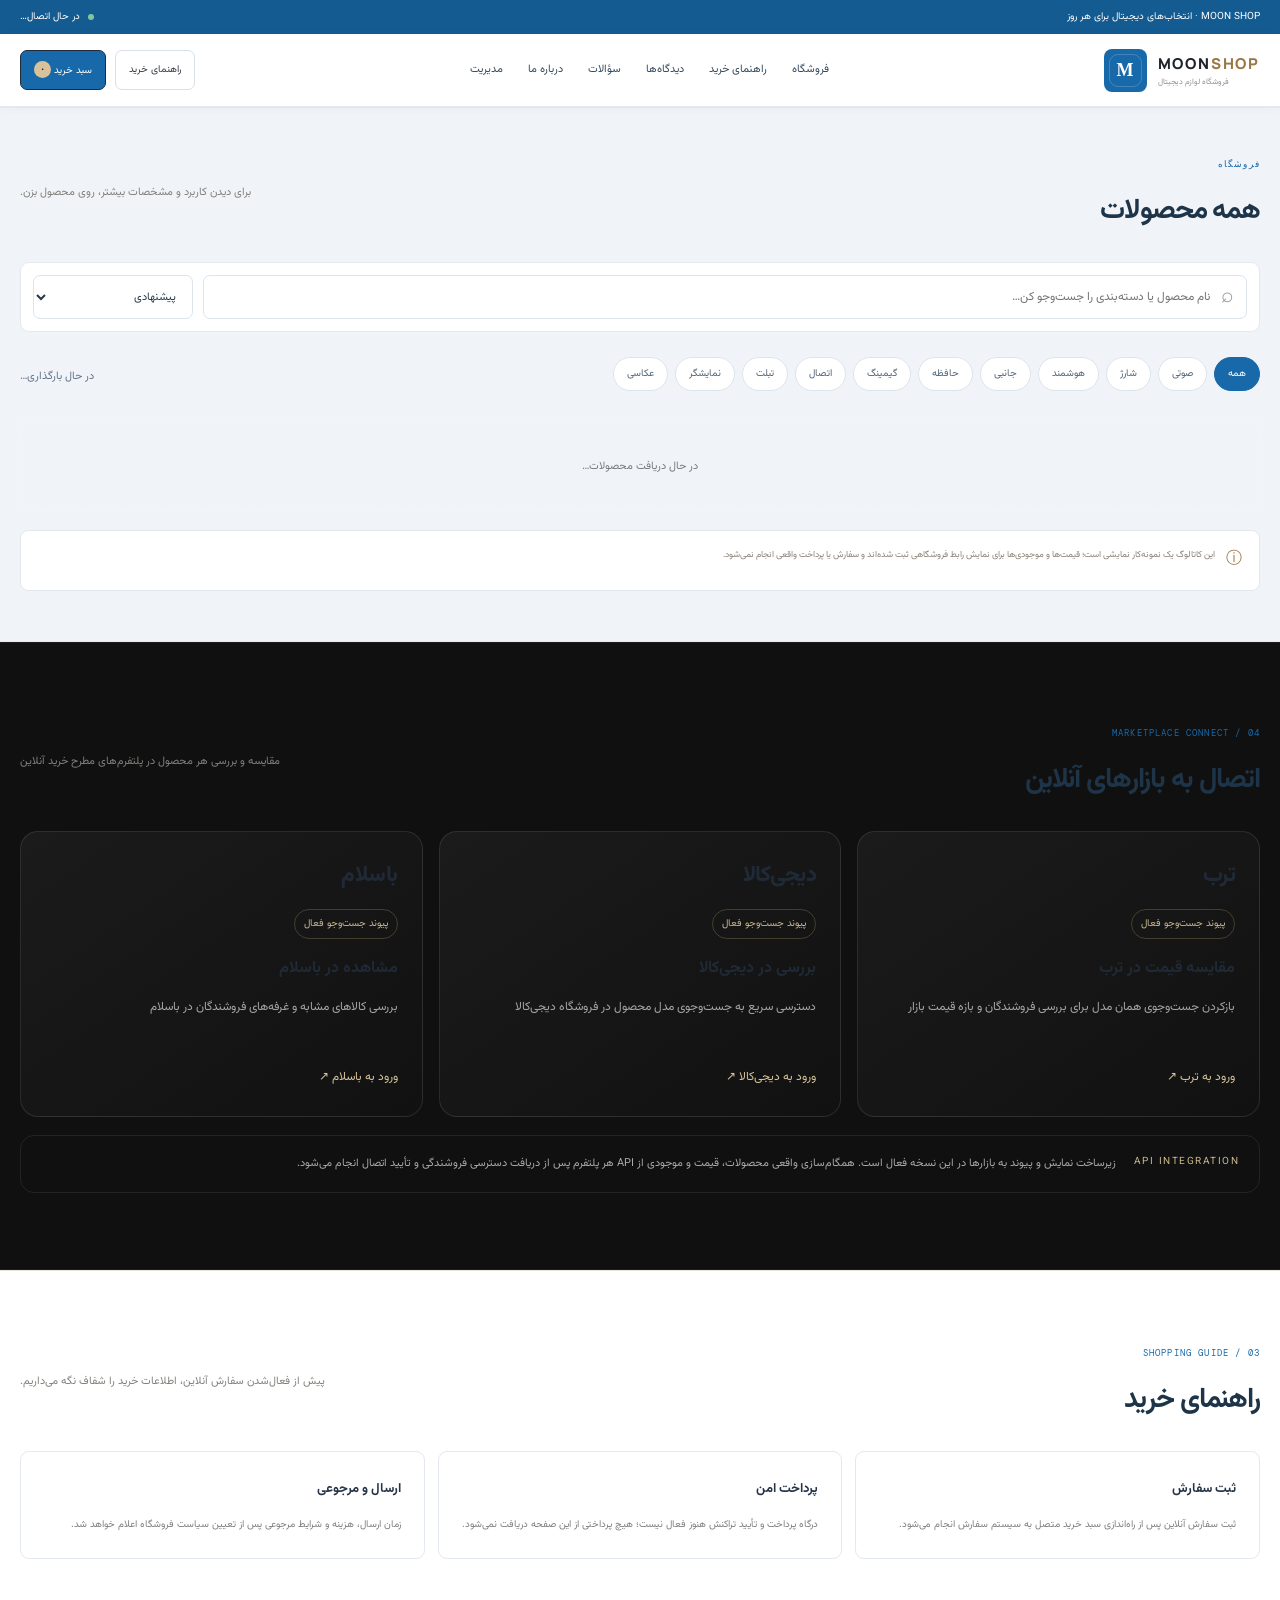
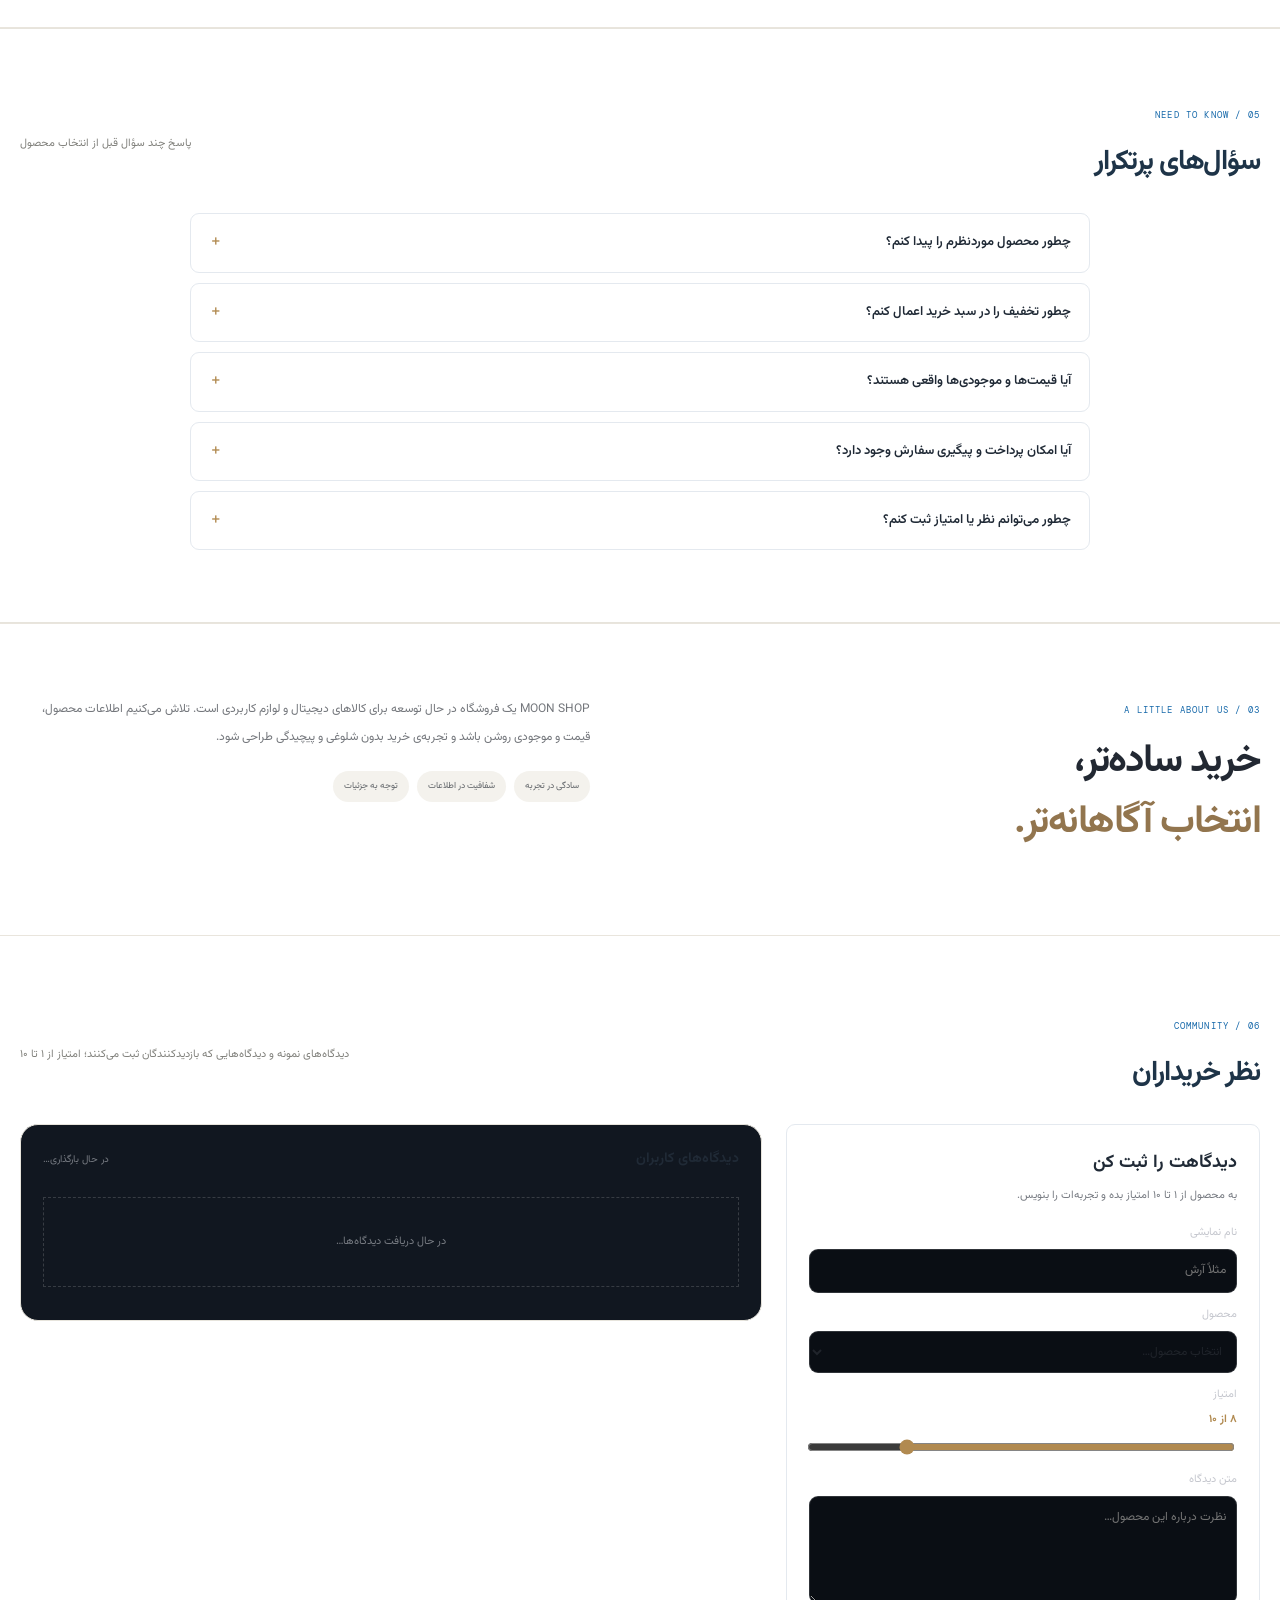
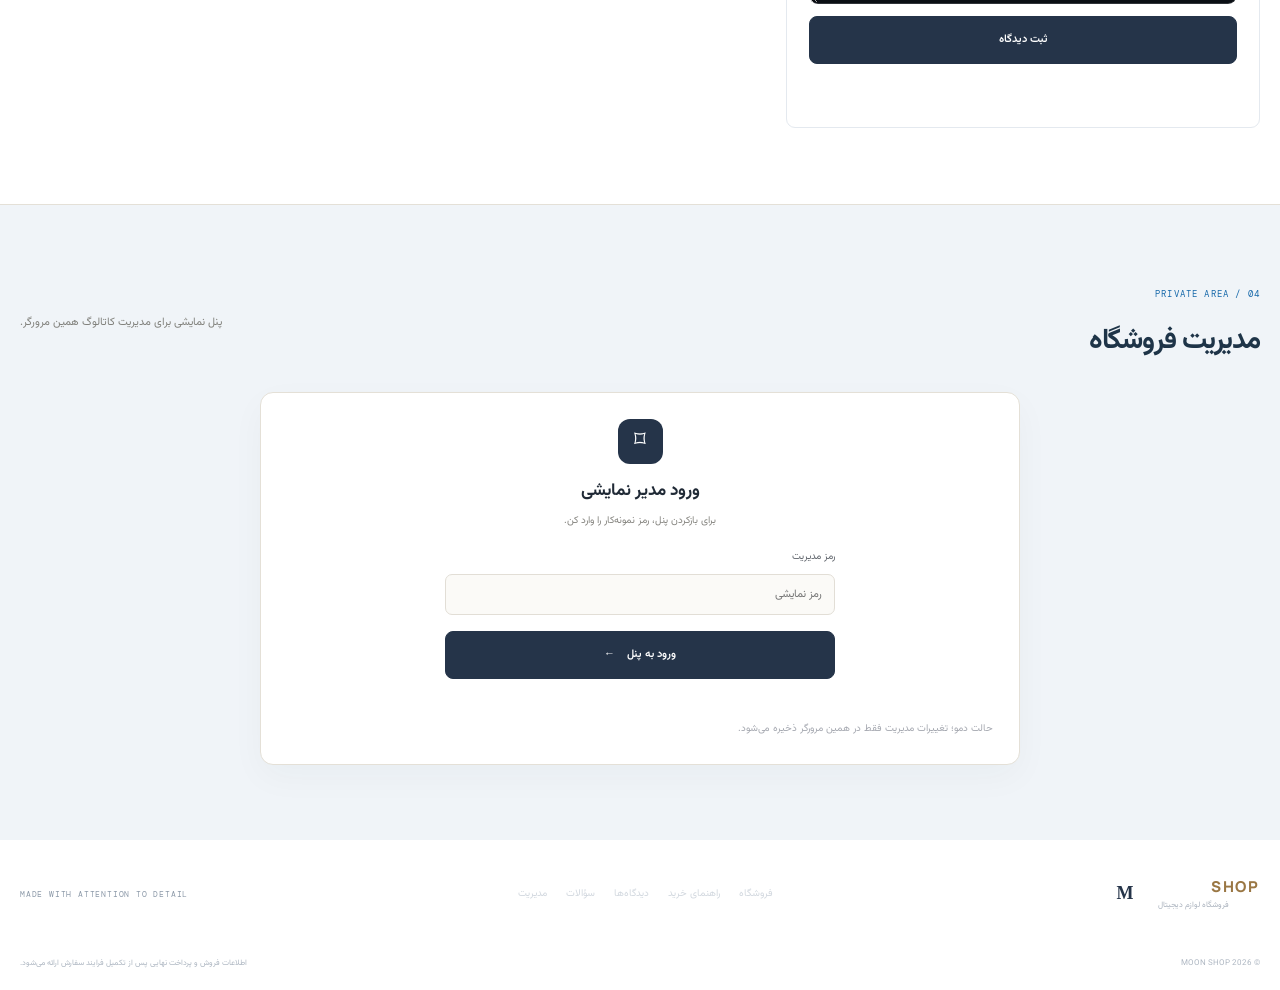
==== commit c128a656: "Move product catalogue to the top of storefront" ====
--- a/index.html
+++ b/index.html
@@ -23,35 +23,22 @@
 <a class="brand" href="#home" aria-label="MOON SHOP"><span class="brand-mark">M</span><span class="brand-name">MOON<span>SHOP</span><small>فروشگاه لوازم دیجیتال</small></span></a>
 <button class="menu-toggle" id="menuToggle" aria-label="باز کردن منو" aria-expanded="false"><span></span><span></span><span></span></button>
 <nav class="nav" id="mainNav" aria-label="منوی اصلی">
-<a href="#products">فروشگاه</a><a href="#categories">دسته‌بندی‌ها</a><a href="#help">راهنمای خرید</a><a href="#reviews">دیدگاه‌ها</a><a href="#faq">سؤالات</a><a href="#about">درباره ما</a><a href="#management">مدیریت</a>
+<a href="#products">فروشگاه</a><a href="#help">راهنمای خرید</a><a href="#reviews">دیدگاه‌ها</a><a href="#faq">سؤالات</a><a href="#about">درباره ما</a><a href="#management">مدیریت</a>
 </nav>
 <div class="header-actions"><a class="account-link" href="#help">راهنمای خرید</a><button class="cart-trigger" id="cartButton" type="button" aria-label="سبد خرید">سبد خرید <span class="cart-count" id="cartCount">۰</span></button></div>
 </div></header>
 <main id="home">
-<section class="hero"><div class="wrap hero-grid">
-<div class="hero-copy"><div class="eyebrow"><span></span> فروشگاه لوازم دیجیتال و لوازم جانبی</div><h1>کالای دیجیتال،<br><em>انتخاب راحت‌تر.</em></h1><p>۵۰ محصول در دسته‌بندی‌های مشخص؛ مشخصات و کاربرد هر کالا را ببین، قیمت‌ها را مقایسه کن و محصول موردنیازت را به سبد خرید اضافه کن.</p><div class="hero-actions"><a class="btn primary" href="#products">مشاهده فروشگاه <span>←</span></a><a class="text-link" href="#categories">دسته‌بندی محصولات</a></div><div class="hero-trust"><span>✦ کاتالوگ آنلاین</span><span>✦ قیمت شفاف</span><span>✦ انتخاب کاربردی</span></div></div>
-<div class="hero-showcase"><div class="showcase-top"><span>MOON / SELECTED</span><span>COLLECTION 01</span></div><div class="showcase-glow"></div><div class="showcase-images"><div class="showcase-card showcase-a"><img src="https://www.pixelzones.com/cdn/shop/files/az__06988.webp?v=1759421102&width=1445" alt="شارژر دیواری" fetchpriority="high"></div><div class="showcase-card showcase-b"><img src="https://pimcdn.sharafdg.com/cdn-cgi/image/width%3D600%2Cheight%3D600%2Cfit%3Dpad%2Cformat%3Dwebp%2Cquality%3D70/images/S400873748_1?1732193232%3Fg=0" alt="پاوربانک" fetchpriority="high"></div><div class="showcase-stamp"><b>MOON</b><small>GOOD THINGS<br>FOR EVERY DAY</small></div></div><div class="showcase-bottom"><span>THOUGHTFUL PICKS</span><span id="rateValue">— کالا</span></div></div>
-</div></section>
-<section class="benefits"><div class="wrap benefits-grid"><div><b>01 / انتخاب کاربردی</b><span>تمرکز روی نیاز واقعی</span></div><div><b>02 / قیمت و تخفیف</b><span>مقایسه قیمت و پیشنهاد ویژه</span></div><div><b>03 / تجربه خرید</b><span>سبد خرید و امتیاز کاربران</span></div></div></section>
-<section class="section wrap" id="categories"><div class="section-heading"><div><span class="kicker">EXPLORE / 01</span><h2>دسته‌بندی‌ها</h2></div><p>سریع‌تر چیزی را که لازم داری پیدا کن.</p></div><div class="category-tiles">
-<button class="category-tile" data-category="all"><span class="tile-icon">✳</span><b>همه محصولات</b><small>کل مجموعه</small><i>↙</i></button>
-<button class="category-tile" data-category="audio"><span class="tile-icon">♫</span><b>صوتی و تصویری</b><small>هدفون و اسپیکر</small><i>↙</i></button>
-<button class="category-tile" data-category="charging"><span class="tile-icon">ϟ</span><b>شارژ و برق</b><small>شارژر و پاوربانک</small><i>↙</i></button>
-<button class="category-tile" data-category="smart"><span class="tile-icon">◉</span><b>هوشمند و پوشیدنی</b><small>ساعت و مچ‌بند</small><i>↙</i></button>
-<button class="category-tile" data-category="peripherals"><span class="tile-icon">⌘</span><b>لوازم جانبی</b><small>کیبورد و ماوس</small><i>↙</i></button>
-<button class="category-tile" data-category="storage"><span class="tile-icon">▤</span><b>حافظه و ذخیره‌سازی</b><small>SSD و فلش</small><i>↙</i></button>
-<button class="category-tile" data-category="gaming"><span class="tile-icon">⌖</span><b>گیمینگ</b><small>تجهیزات بازی</small><i>↙</i></button>
-<button class="category-tile" data-category="connectivity"><span class="tile-icon">⌁</span><b>اتصال و شبکه</b><small>روتر و مبدل</small><i>↙</i></button>
-<button class="category-tile" data-category="tablets"><span class="tile-icon">▣</span><b>موبایل و تبلت</b><small>تبلت و لوازم</small><i>↙</i></button>
-<button class="category-tile" data-category="display"><span class="tile-icon">▭</span><b>نمایشگر و تصویر</b><small>مانیتور</small><i>↙</i></button>
-<button class="category-tile" data-category="photo"><span class="tile-icon">◎</span><b>عکاسی و تولید محتوا</b><small>دوربین و نور</small><i>↙</i></button>
-</div></section>
-<section class="shop-section" id="products"><div class="wrap"><div class="section-heading"><div><span class="kicker">THE STORE / 02</span><h2>محصولات فروشگاه</h2></div><p>۵۰ انتخاب دیجیتال؛ جست‌وجو، مقایسه و انتخاب آسان.</p></div>
+<section class="shop-section" id="products"><div class="wrap"><div class="section-heading"><div><span class="kicker">فروشگاه</span><h2>همه محصولات</h2></div><p>برای دیدن کاربرد و مشخصات بیشتر، روی محصول بزن.</p></div>
 <div class="shop-toolbar"><label class="search-box"><span>⌕</span><input id="searchInput" type="search" placeholder="نام محصول یا دسته‌بندی را جست‌وجو کن…" aria-label="جست‌وجوی محصولات"></label><select id="sortSelect" aria-label="مرتب‌سازی"><option value="featured">پیشنهادی</option><option value="low">ارزان‌ترین</option><option value="high">گران‌ترین</option><option value="name">نام محصول</option><option value="discount">بیشترین تخفیف</option></select></div>
 <div class="active-filters"><div class="category-list"><button class="category active" data-category="all">همه</button><button class="category" data-category="audio">صوتی</button><button class="category" data-category="charging">شارژ</button><button class="category" data-category="smart">هوشمند</button><button class="category" data-category="peripherals">جانبی</button><button class="category" data-category="storage">حافظه</button><button class="category" data-category="gaming">گیمینگ</button><button class="category" data-category="connectivity">اتصال</button><button class="category" data-category="tablets">تبلت</button><button class="category" data-category="display">نمایشگر</button><button class="category" data-category="photo">عکاسی</button></div><span id="resultCount">در حال بارگذاری…</span></div>
 <div class="product-grid" id="productGrid"><div class="empty">در حال دریافت محصولات…</div></div>
 <div class="catalog-note"><span>ⓘ</span><p>این کاتالوگ یک نمونه‌کار نمایشی است؛ قیمت‌ها و موجودی‌ها برای نمایش رابط فروشگاهی ثبت شده‌اند و سفارش یا پرداخت واقعی انجام نمی‌شود.</p></div>
 </div></section>
+
+
+
+
+
 <section class="marketplace-section" id="marketplaces"><div class="wrap"><div class="section-heading"><div><span class="kicker">MARKETPLACE CONNECT / 04</span><h2>اتصال به بازارهای آنلاین</h2></div><p>مقایسه و بررسی هر محصول در پلتفرم‌های مطرح خرید آنلاین</p></div><div class="marketplace-grid"><article class="marketplace-card torob"><div class="marketplace-brand">ترب</div><span class="marketplace-status">پیوند جست‌وجو فعال</span><h3>مقایسه قیمت در ترب</h3><p>بازکردن جست‌وجوی همان مدل برای بررسی فروشندگان و بازه قیمت بازار</p><a href="https://torob.com" target="_blank" rel="noopener noreferrer">ورود به ترب ↗</a></article><article class="marketplace-card digikala"><div class="marketplace-brand">دیجی‌کالا</div><span class="marketplace-status">پیوند جست‌وجو فعال</span><h3>بررسی در دیجی‌کالا</h3><p>دسترسی سریع به جست‌وجوی مدل محصول در فروشگاه دیجی‌کالا</p><a href="https://www.digikala.com" target="_blank" rel="noopener noreferrer">ورود به دیجی‌کالا ↗</a></article><article class="marketplace-card basalam"><div class="marketplace-brand">باسلام</div><span class="marketplace-status">پیوند جست‌وجو فعال</span><h3>مشاهده در باسلام</h3><p>بررسی کالاهای مشابه و غرفه‌های فروشندگان در باسلام</p><a href="https://basalam.com" target="_blank" rel="noopener noreferrer">ورود به باسلام ↗</a></article></div><div class="marketplace-integration-note"><span>API INTEGRATION</span><p>زیرساخت نمایش و پیوند به بازارها در این نسخه فعال است. همگام‌سازی واقعی محصولات، قیمت و موجودی از API هر پلتفرم پس از دریافت دسترسی فروشندگی و تأیید اتصال انجام می‌شود.</p></div></div></section>
 <section class="help-section" id="help"><div class="wrap"><div class="section-heading"><div><span class="kicker">SHOPPING GUIDE / 03</span><h2>راهنمای خرید</h2></div><p>پیش از فعال‌شدن سفارش آنلاین، اطلاعات خرید را شفاف نگه می‌داریم.</p></div><div class="help-grid"><article><b>ثبت سفارش</b><p>ثبت سفارش آنلاین پس از راه‌اندازی سبد خرید متصل به سیستم سفارش انجام می‌شود.</p></article><article><b>پرداخت امن</b><p>درگاه پرداخت و تأیید تراکنش هنوز فعال نیست؛ هیچ پرداختی از این صفحه دریافت نمی‌شود.</p></article><article><b>ارسال و مرجوعی</b><p>زمان ارسال، هزینه و شرایط مرجوعی پس از تعیین سیاست فروشگاه اعلام خواهد شد.</p></article></div></div></section>
 <section class="faq-section" id="faq"><div class="wrap"><div class="section-heading"><div><span class="kicker">NEED TO KNOW / 05</span><h2>سؤال‌های پرتکرار</h2></div><p>پاسخ چند سؤال قبل از انتخاب محصول</p></div><div class="faq-list">
@@ -91,7 +78,7 @@
 </div></div><div class="notice" id="workspaceMessage" role="status"></div></div>
 </div></section>
 </main>
-<footer class="footer"><div class="wrap footer-main"><a class="brand" href="#home"><span class="brand-mark">M</span><span class="brand-name">MOON<span>SHOP</span><small>فروشگاه لوازم دیجیتال</small></span></a><div class="footer-nav"><a href="#products">فروشگاه</a><a href="#categories">دسته‌بندی‌ها</a><a href="#help">راهنمای خرید</a><a href="#reviews">دیدگاه‌ها</a><a href="#faq">سؤالات</a><a href="#management">مدیریت</a></div><span class="footer-tag">MADE WITH ATTENTION TO DETAIL</span></div><div class="wrap footer-bottom"><span>© 2026 MOON SHOP</span><span>اطلاعات فروش و پرداخت نهایی پس از تکمیل فرایند سفارش ارائه می‌شود.</span></div></footer>
+<footer class="footer"><div class="wrap footer-main"><a class="brand" href="#home"><span class="brand-mark">M</span><span class="brand-name">MOON<span>SHOP</span><small>فروشگاه لوازم دیجیتال</small></span></a><div class="footer-nav"><a href="#products">فروشگاه</a><a href="#help">راهنمای خرید</a><a href="#reviews">دیدگاه‌ها</a><a href="#faq">سؤالات</a><a href="#management">مدیریت</a></div><span class="footer-tag">MADE WITH ATTENTION TO DETAIL</span></div><div class="wrap footer-bottom"><span>© 2026 MOON SHOP</span><span>اطلاعات فروش و پرداخت نهایی پس از تکمیل فرایند سفارش ارائه می‌شود.</span></div></footer>
 <div class="product-details-modal hidden" id="productDetailsModal" role="dialog" aria-modal="true" aria-labelledby="detailName">
   <div class="product-details-card">
     <button class="details-close" id="detailsClose" type="button" aria-label="بستن">×</button>
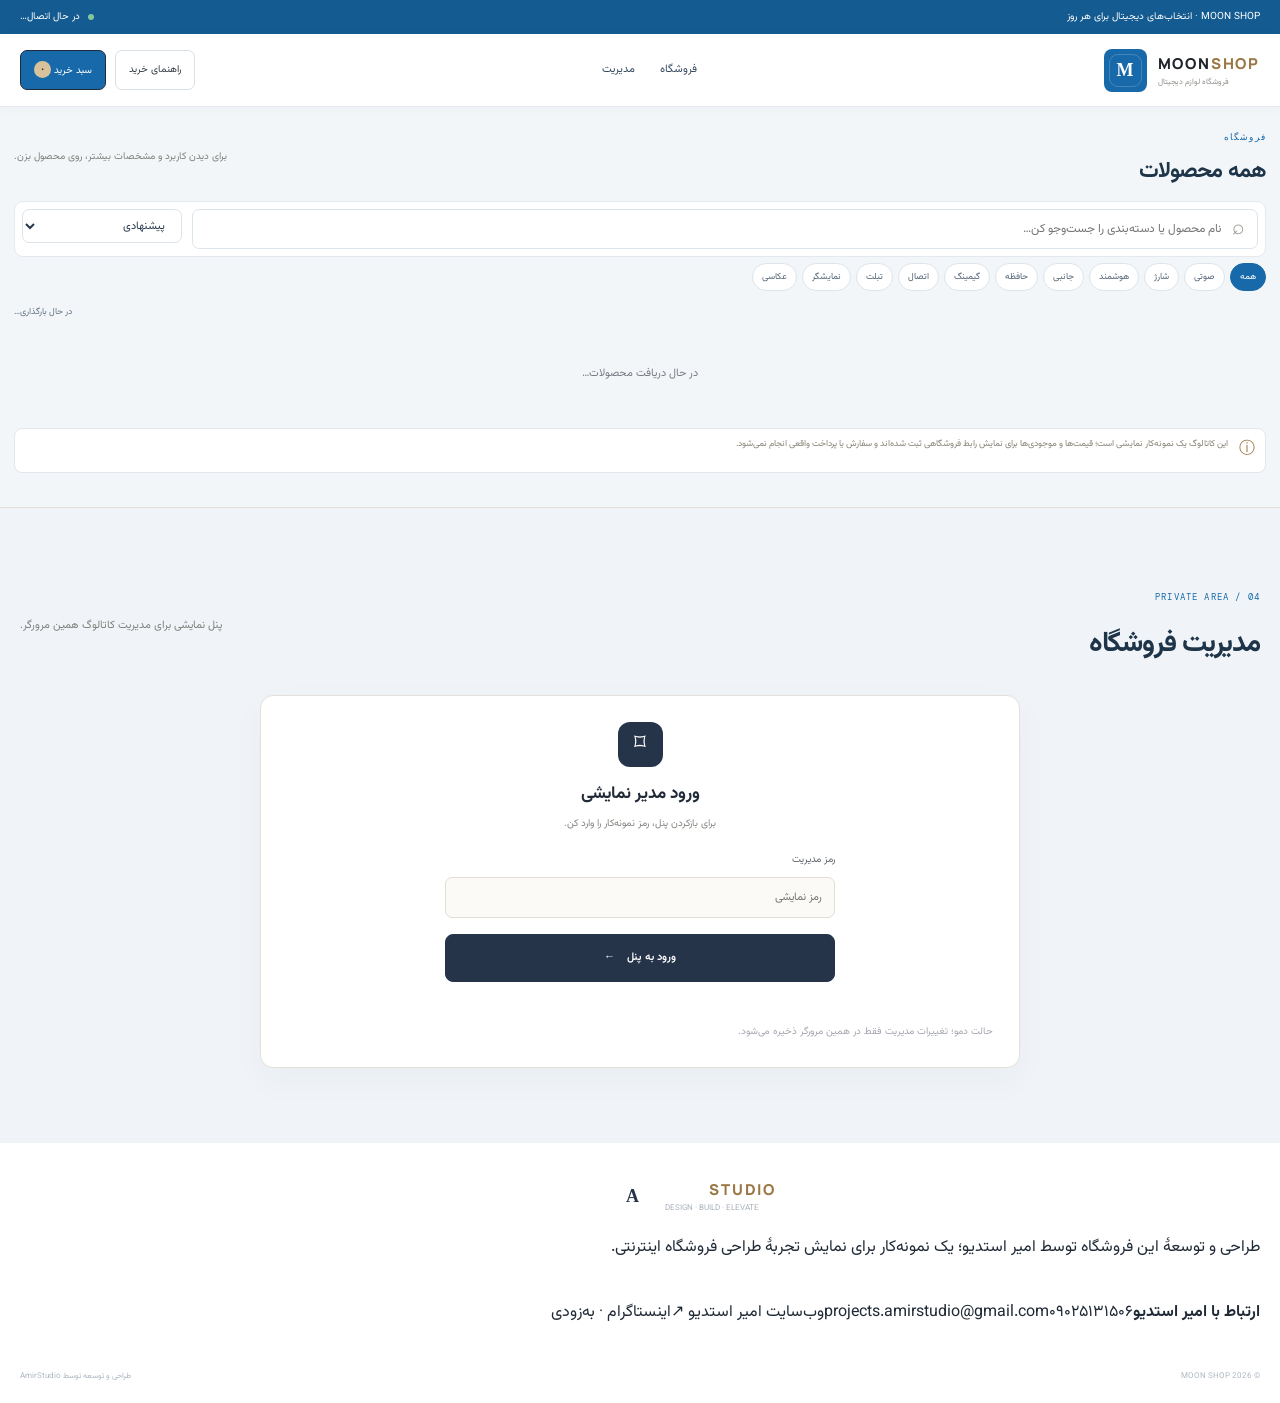
==== commit 98cc9821: "Simplify storefront ending and add AmirStudio contact footer" ====
--- a/index.html
+++ b/index.html
@@ -23,7 +23,7 @@
 <a class="brand" href="#home" aria-label="MOON SHOP"><span class="brand-mark">M</span><span class="brand-name">MOON<span>SHOP</span><small>فروشگاه لوازم دیجیتال</small></span></a>
 <button class="menu-toggle" id="menuToggle" aria-label="باز کردن منو" aria-expanded="false"><span></span><span></span><span></span></button>
 <nav class="nav" id="mainNav" aria-label="منوی اصلی">
-<a href="#products">فروشگاه</a><a href="#help">راهنمای خرید</a><a href="#reviews">دیدگاه‌ها</a><a href="#faq">سؤالات</a><a href="#about">درباره ما</a><a href="#management">مدیریت</a>
+<a href="#products">فروشگاه</a><a href="#management">مدیریت</a>
 </nav>
 <div class="header-actions"><a class="account-link" href="#help">راهنمای خرید</a><button class="cart-trigger" id="cartButton" type="button" aria-label="سبد خرید">سبد خرید <span class="cart-count" id="cartCount">۰</span></button></div>
 </div></header>
@@ -39,19 +39,6 @@
 
 
 
-<section class="marketplace-section" id="marketplaces"><div class="wrap"><div class="section-heading"><div><span class="kicker">MARKETPLACE CONNECT / 04</span><h2>اتصال به بازارهای آنلاین</h2></div><p>مقایسه و بررسی هر محصول در پلتفرم‌های مطرح خرید آنلاین</p></div><div class="marketplace-grid"><article class="marketplace-card torob"><div class="marketplace-brand">ترب</div><span class="marketplace-status">پیوند جست‌وجو فعال</span><h3>مقایسه قیمت در ترب</h3><p>بازکردن جست‌وجوی همان مدل برای بررسی فروشندگان و بازه قیمت بازار</p><a href="https://torob.com" target="_blank" rel="noopener noreferrer">ورود به ترب ↗</a></article><article class="marketplace-card digikala"><div class="marketplace-brand">دیجی‌کالا</div><span class="marketplace-status">پیوند جست‌وجو فعال</span><h3>بررسی در دیجی‌کالا</h3><p>دسترسی سریع به جست‌وجوی مدل محصول در فروشگاه دیجی‌کالا</p><a href="https://www.digikala.com" target="_blank" rel="noopener noreferrer">ورود به دیجی‌کالا ↗</a></article><article class="marketplace-card basalam"><div class="marketplace-brand">باسلام</div><span class="marketplace-status">پیوند جست‌وجو فعال</span><h3>مشاهده در باسلام</h3><p>بررسی کالاهای مشابه و غرفه‌های فروشندگان در باسلام</p><a href="https://basalam.com" target="_blank" rel="noopener noreferrer">ورود به باسلام ↗</a></article></div><div class="marketplace-integration-note"><span>API INTEGRATION</span><p>زیرساخت نمایش و پیوند به بازارها در این نسخه فعال است. همگام‌سازی واقعی محصولات، قیمت و موجودی از API هر پلتفرم پس از دریافت دسترسی فروشندگی و تأیید اتصال انجام می‌شود.</p></div></div></section>
-<section class="help-section" id="help"><div class="wrap"><div class="section-heading"><div><span class="kicker">SHOPPING GUIDE / 03</span><h2>راهنمای خرید</h2></div><p>پیش از فعال‌شدن سفارش آنلاین، اطلاعات خرید را شفاف نگه می‌داریم.</p></div><div class="help-grid"><article><b>ثبت سفارش</b><p>ثبت سفارش آنلاین پس از راه‌اندازی سبد خرید متصل به سیستم سفارش انجام می‌شود.</p></article><article><b>پرداخت امن</b><p>درگاه پرداخت و تأیید تراکنش هنوز فعال نیست؛ هیچ پرداختی از این صفحه دریافت نمی‌شود.</p></article><article><b>ارسال و مرجوعی</b><p>زمان ارسال، هزینه و شرایط مرجوعی پس از تعیین سیاست فروشگاه اعلام خواهد شد.</p></article></div></div></section>
-<section class="faq-section" id="faq"><div class="wrap"><div class="section-heading"><div><span class="kicker">NEED TO KNOW / 05</span><h2>سؤال‌های پرتکرار</h2></div><p>پاسخ چند سؤال قبل از انتخاب محصول</p></div><div class="faq-list">
-<details><summary>چطور محصول موردنظرم را پیدا کنم؟</summary><p>از دسته‌بندی‌ها، کادر جست‌وجو یا مرتب‌سازی قیمت استفاده کن. با انتخاب هر دسته، فقط کالاهای همان گروه نمایش داده می‌شوند.</p></details>
-<details><summary>چطور تخفیف را در سبد خرید اعمال کنم؟</summary><p>محصول را به سبد اضافه کن و کد MOON10 را وارد کن تا تخفیف نمایشی ۱۰ درصدی روی مبلغ کالاها محاسبه شود. کد WELCOME15 هم برای نمایش تخفیف ۱۵ درصدی فعال است.</p></details>
-<details><summary>آیا قیمت‌ها و موجودی‌ها واقعی هستند؟</summary><p>خیر؛ Moon Shop در این نسخه نمونه‌کار است. محصولات، قیمت‌ها و تعدادها برای نمایش قابلیت‌های فروشگاه ثبت شده‌اند.</p></details>
-<details><summary>آیا امکان پرداخت و پیگیری سفارش وجود دارد؟</summary><p>در این نسخه پرداخت آنلاین و ارسال واقعی فعال نیست. دکمه ادامه سفارش صرفاً فرایند نمایشی را نشان می‌دهد.</p></details>
-<details><summary>چطور می‌توانم نظر یا امتیاز ثبت کنم؟</summary><p>در بخش دیدگاه‌ها نام، محصول، امتیاز از ۱ تا ۱۰ و متن دیدگاه را وارد کن. دیدگاه‌های نمونه و ثبت‌شده در صفحه نمایش داده می‌شوند.</p></details>
-</div></div></section>
-<section class="about-section" id="about"><div class="wrap about-grid"><div><span class="kicker">A LITTLE ABOUT US / 03</span><h2>خرید ساده‌تر،<br><em>انتخاب آگاهانه‌تر.</em></h2></div><div><p>MOON SHOP یک فروشگاه در حال توسعه برای کالاهای دیجیتال و لوازم کاربردی است. تلاش می‌کنیم اطلاعات محصول، قیمت و موجودی روشن باشد و تجربه‌ی خرید بدون شلوغی و پیچیدگی طراحی شود.</p><div class="about-values"><span>سادگی در تجربه</span><span>شفافیت در اطلاعات</span><span>توجه به جزئیات</span></div></div></div></section>
-<section class="reviews-section" id="reviews"><div class="wrap"><div class="section-heading"><div><span class="kicker">COMMUNITY / 06</span><h2>نظر خریداران</h2></div><p>دیدگاه‌های نمونه و دیدگاه‌هایی که بازدیدکنندگان ثبت می‌کنند؛ امتیاز از ۱ تا ۱۰</p></div>
-<div class="reviews-layout"><div class="review-form-card"><h3>دیدگاهت را ثبت کن</h3><p>به محصول از ۱ تا ۱۰ امتیاز بده و تجربه‌ات را بنویس.</p><form id="reviewForm"><label>نام نمایشی<input id="reviewName" maxlength="60" required placeholder="مثلاً آرش"></label><label>محصول<select id="reviewProduct" required><option value="">انتخاب محصول…</option></select></label><label>امتیاز <strong id="ratingValue">۸ از ۱۰</strong><input id="reviewRating" type="range" min="1" max="10" value="8"></label><label>متن دیدگاه<textarea id="reviewComment" rows="4" maxlength="1200" minlength="8" required placeholder="نظرت درباره این محصول…"></textarea></label><button class="btn primary" type="submit" id="reviewSubmit">ثبت دیدگاه</button><div class="notice" id="reviewMessage" role="status"></div></form></div><div class="review-feed"><div class="review-feed-head"><b>دیدگاه‌های کاربران</b><span id="reviewCount">در حال بارگذاری…</span></div><div id="reviewList" class="review-list"><p class="empty">در حال دریافت دیدگاه‌ها…</p></div></div></div>
-</div></section>
 <section class="management-section" id="management"><div class="wrap"><div class="section-heading"><div><span class="kicker">PRIVATE AREA / 04</span><h2>مدیریت فروشگاه</h2></div><p>پنل نمایشی برای مدیریت کاتالوگ همین مرورگر.</p></div>
 <div class="admin-login" id="loginView"><div class="admin-intro"><span class="admin-lock">⌑</span><h3>ورود مدیر نمایشی</h3><p>برای بازکردن پنل، رمز نمونه‌کار را وارد کن.</p></div><form id="loginForm"><label for="password">رمز مدیریت</label><input id="password" type="password" autocomplete="current-password" required placeholder="رمز نمایشی"><button class="btn primary" id="loginButton" type="submit">ورود به پنل <span>←</span></button></form><div class="notice" id="loginMessage" role="status"></div><small class="demo-warning">حالت دمو؛ تغییرات مدیریت فقط در همین مرورگر ذخیره می‌شود.</small></div>
 <div class="admin-workspace hidden" id="adminView">
@@ -78,7 +65,10 @@
 </div></div><div class="notice" id="workspaceMessage" role="status"></div></div>
 </div></section>
 </main>
-<footer class="footer"><div class="wrap footer-main"><a class="brand" href="#home"><span class="brand-mark">M</span><span class="brand-name">MOON<span>SHOP</span><small>فروشگاه لوازم دیجیتال</small></span></a><div class="footer-nav"><a href="#products">فروشگاه</a><a href="#help">راهنمای خرید</a><a href="#reviews">دیدگاه‌ها</a><a href="#faq">سؤالات</a><a href="#management">مدیریت</a></div><span class="footer-tag">MADE WITH ATTENTION TO DETAIL</span></div><div class="wrap footer-bottom"><span>© 2026 MOON SHOP</span><span>اطلاعات فروش و پرداخت نهایی پس از تکمیل فرایند سفارش ارائه می‌شود.</span></div></footer>
+<footer class="footer amirstudio-footer"><div class="wrap footer-main">
+<div class="footer-brand-block"><a class="brand" href="https://amir-studio.github.io/Amir-Studio/" target="_blank" rel="noopener noreferrer"><span class="brand-mark">A</span><span class="brand-name">AMIR<span>STUDIO</span><small>DESIGN · BUILD · ELEVATE</small></span></a><p>طراحی و توسعهٔ این فروشگاه توسط امیر استدیو؛ یک نمونه‌کار برای نمایش تجربهٔ طراحی فروشگاه اینترنتی.</p></div>
+<div class="footer-contact"><b>ارتباط با امیر استدیو</b><a href="tel:+989025131506" dir="ltr">۰۹۰۲۵۱۳۱۵۰۶</a><a href="mailto:projects.amirstudio@gmail.com">projects.amirstudio@gmail.com</a><a href="https://amir-studio.github.io/Amir-Studio/" target="_blank" rel="noopener noreferrer">وب‌سایت امیر استدیو ↗</a><a class="instagram-contact" href="#" aria-label="اینستاگرام امیر استدیو">اینستاگرام · به‌زودی</a></div>
+</div><div class="wrap footer-bottom"><span>© 2026 MOON SHOP</span><span>طراحی و توسعه توسط <a href="https://amir-studio.github.io/Amir-Studio/" target="_blank" rel="noopener noreferrer">AmirStudio</a></span></div></footer>
 <div class="product-details-modal hidden" id="productDetailsModal" role="dialog" aria-modal="true" aria-labelledby="detailName">
   <div class="product-details-card">
     <button class="details-close" id="detailsClose" type="button" aria-label="بستن">×</button>
--- a/store.css
+++ b/store.css
@@ -382,3 +382,50 @@
 @media(max-width:1000px){.product-grid{grid-template-columns:repeat(3,minmax(0,1fr))}.category-tiles{grid-template-columns:repeat(4,minmax(0,1fr))}}
 @media(max-width:700px){.hero{grid-template-columns:1fr;padding:30px 0}.hero-art{min-height:300px}.product-grid{grid-template-columns:repeat(2,minmax(0,1fr))}.category-tiles{grid-template-columns:repeat(3,minmax(0,1fr))}.details-layout{grid-template-columns:1fr}.details-photo{min-height:270px;max-height:300px;border-left:0;border-bottom:1px solid #e8edf2}.details-content{padding:22px}.details-content h2{font-size:19px}}
 @media(max-width:480px){.wrap{width:calc(100% - 26px)}.product-grid{grid-template-columns:repeat(2,minmax(0,1fr));gap:9px}.product-visual{height:155px;padding:8px}.product-body{padding:10px}.product-title{font-size:11px;min-height:42px}.product-desc{font-size:10px;min-height:50px}.product-price .usd{font-size:12px}.product-foot{grid-template-columns:1fr}.product-foot .btn,.product-details-btn{min-height:34px}.category-tiles{grid-template-columns:repeat(2,minmax(0,1fr))}.shop-toolbar{flex-direction:column}.shop-toolbar select{height:42px}.section-heading{display:block}.section-heading p{margin-top:7px}.details-section dl{grid-template-columns:95px 1fr}}
+
+/* Compact product-first storefront */
+#products{padding:16px 0 34px!important;background:#f3f6f9!important;border:0!important}
+#products .wrap{width:min(1320px,calc(100% - 28px))!important}
+#products .section-heading{margin:0 0 10px!important}
+#products .section-heading h2{font-size:22px!important;margin:0!important}
+#products .section-heading p{font-size:10px!important}
+#products .shop-toolbar{padding:7px!important;margin-bottom:6px!important}
+#products .search-box input{height:34px!important}
+#products .shop-toolbar select{height:34px!important}
+#products .active-filters{display:block!important;margin:5px 0 8px!important}
+#products .category-list{margin:0 0 7px!important;gap:5px!important}
+#products .category{padding:5px 9px!important;font-size:9px!important}
+#products #resultCount{display:block;text-align:left;font-size:9px!important}
+#products .product-grid{grid-template-columns:repeat(5,minmax(0,1fr))!important;gap:9px!important}
+#products .product-card{min-width:0!important;border:1px solid #e0e6ed!important;border-radius:8px!important;background:#fff!important;box-shadow:0 2px 7px #23384a0a!important;overflow:hidden!important;cursor:pointer}
+#products .product-card:hover{transform:translateY(-2px)!important;box-shadow:0 6px 15px #23384a14!important}
+#products .product-visual{height:138px!important;aspect-ratio:4/3!important;padding:7px!important;display:flex!important;align-items:center!important;justify-content:center!important;position:relative!important;background:#fff!important;border-bottom:1px solid #edf0f3!important;overflow:hidden!important}
+#products .product-visual:before{display:none!important}
+#products .product-image{display:block!important;width:auto!important;height:auto!important;max-width:100%!important;max-height:100%!important;object-fit:contain!important;object-position:center!important;mix-blend-mode:normal!important;filter:none!important}
+#products .product-symbol{width:68px!important;height:68px!important}
+#products .product-tag{top:6px!important;right:6px!important;padding:3px 5px!important;font-size:8px!important;background:#f0f5fa!important;color:#315d7f!important}
+#products .product-code{display:none!important}
+#products .product-discount{left:6px!important;bottom:6px!important;padding:3px 5px!important;font-size:8px!important}
+#products .product-body{padding:8px!important;display:flex!important;flex-direction:column!important;gap:3px!important}
+#products .product-title{font-size:10px!important;line-height:1.75!important;min-height:34px!important;display:-webkit-box!important;-webkit-line-clamp:2!important;-webkit-box-orient:vertical!important;overflow:hidden!important;margin:0!important;color:#23384c!important;cursor:pointer}
+#products .product-desc{display:none!important}
+#products .product-rating{font-size:8px!important;min-height:14px!important}
+#products .product-stock{display:none!important}
+#products .product-price{padding:5px 0!important;margin-top:auto!important;gap:3px!important;align-items:center!important;justify-content:space-between!important}
+#products .product-price .usd{font-size:10px!important}
+#products .product-price .irr{font-size:8px!important}
+#products .product-original{font-size:8px!important}
+#products .product-foot{display:grid!important;grid-template-columns:1fr 1fr!important;gap:4px!important;margin-top:4px!important;padding:0!important}
+#products .product-foot .btn,#products .product-details-btn{min-height:29px!important;height:29px!important;padding:0 3px!important;font-size:8px!important;border-radius:5px!important}
+#products .product-foot .btn.primary{background:#1769aa!important;border-color:#1769aa!important;color:#fff!important}
+#products .product-details-btn{background:#fff!important;color:#28516f!important;border:1px solid #d6e0e9!important}
+#products .catalog-note{margin-top:10px!important;padding:7px 10px!important}
+#products .catalog-note p{font-size:9px!important;line-height:1.8!important}
+.product-details-card{width:min(850px,100%)!important}
+.details-layout{grid-template-columns:.8fr 1.2fr!important}
+.details-photo{min-height:0!important;height:350px!important;max-height:350px!important;padding:18px!important;background:#f7f8fa!important}
+.details-photo img{display:block!important;width:auto!important;height:auto!important;max-width:100%!important;max-height:100%!important;object-fit:contain!important;object-position:center!important}
+.details-content{padding:24px!important}
+@media(max-width:1100px){#products .product-grid{grid-template-columns:repeat(4,minmax(0,1fr))!important}}
+@media(max-width:760px){#products .product-grid{grid-template-columns:repeat(3,minmax(0,1fr))!important}.details-layout{grid-template-columns:1fr!important}.details-photo{height:250px!important;max-height:250px!important;border:0!important;border-bottom:1px solid #e8edf2!important}}
+@media(max-width:520px){#products{padding:10px 0 26px!important}#products .wrap{width:calc(100% - 18px)!important}#products .product-grid{grid-template-columns:repeat(2,minmax(0,1fr))!important;gap:7px!important}#products .product-visual{height:122px!important;padding:6px!important}#products .product-body{padding:7px!important}#products .product-title{font-size:10px!important;min-height:34px!important}#products .product-foot{grid-template-columns:1fr 1fr!important}#products .product-foot .btn,#products .product-details-btn{font-size:8px!important;min-height:28px!important;height:28px!important}.details-content{padding:18px!important}.details-content h2{font-size:18px!important}}
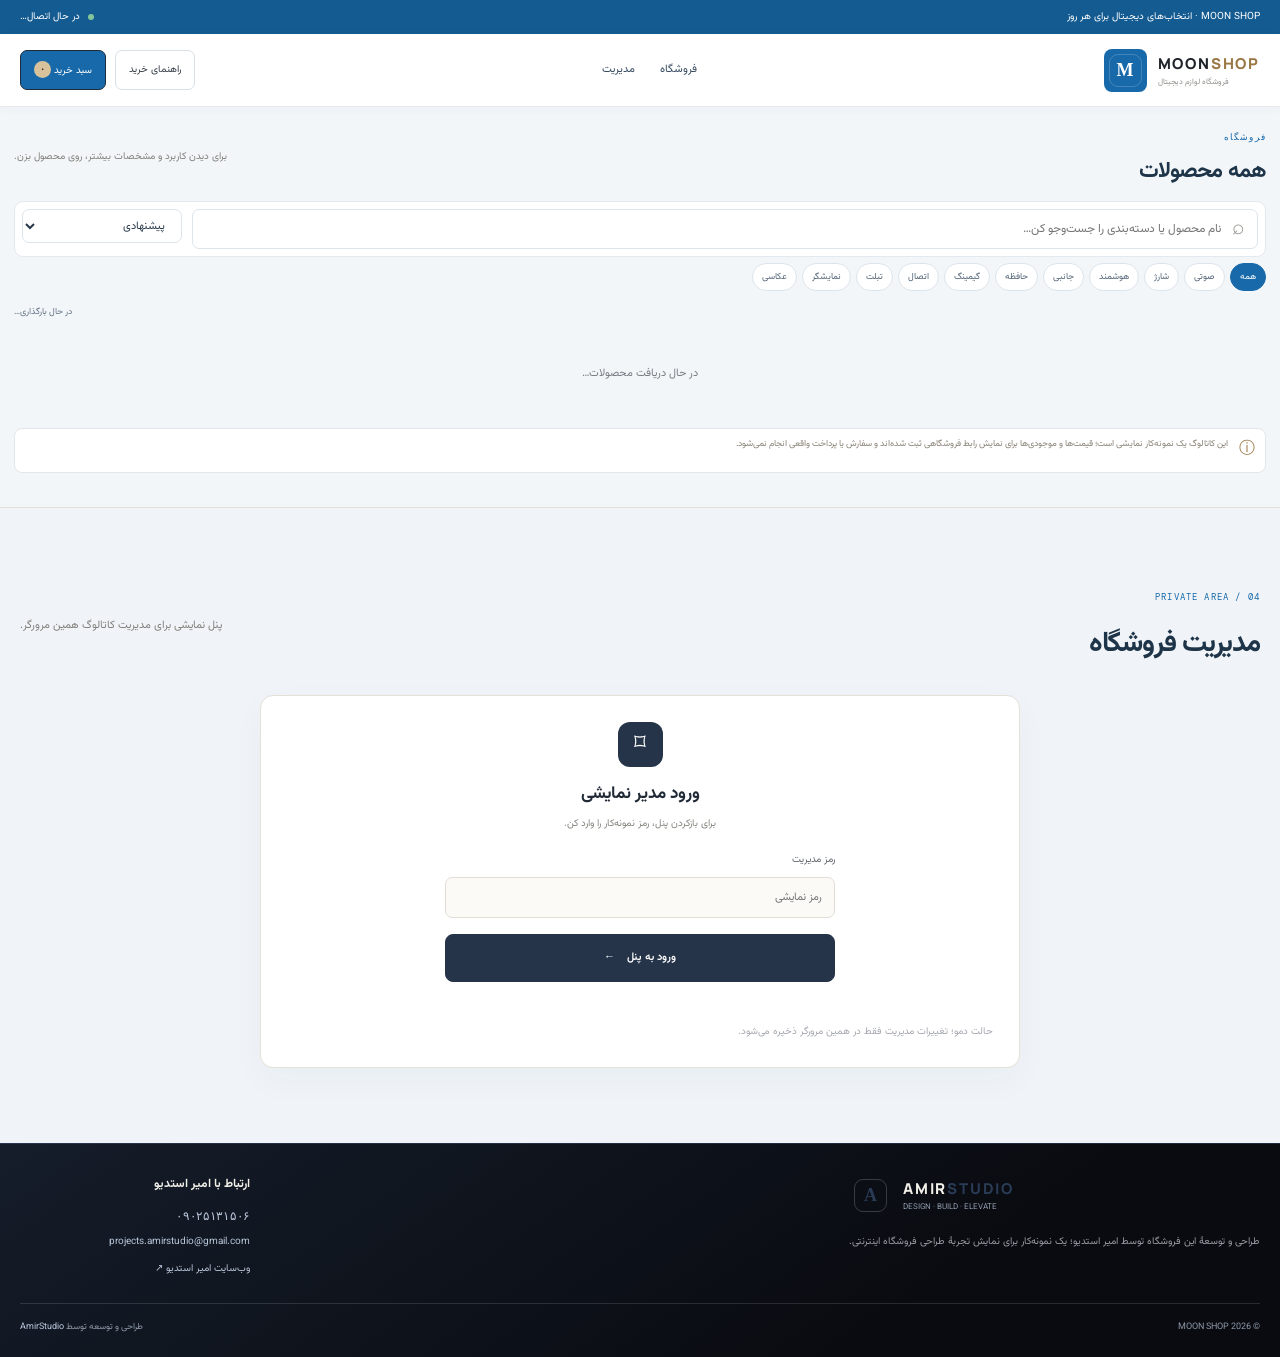
==== commit 40a3e1ad: "Remove placeholder Instagram link until account is confirmed" ====
--- a/index.html
+++ b/index.html
@@ -67,7 +67,7 @@
 </main>
 <footer class="footer amirstudio-footer"><div class="wrap footer-main">
 <div class="footer-brand-block"><a class="brand" href="https://amir-studio.github.io/Amir-Studio/" target="_blank" rel="noopener noreferrer"><span class="brand-mark">A</span><span class="brand-name">AMIR<span>STUDIO</span><small>DESIGN · BUILD · ELEVATE</small></span></a><p>طراحی و توسعهٔ این فروشگاه توسط امیر استدیو؛ یک نمونه‌کار برای نمایش تجربهٔ طراحی فروشگاه اینترنتی.</p></div>
-<div class="footer-contact"><b>ارتباط با امیر استدیو</b><a href="tel:+989025131506" dir="ltr">۰۹۰۲۵۱۳۱۵۰۶</a><a href="mailto:projects.amirstudio@gmail.com">projects.amirstudio@gmail.com</a><a href="https://amir-studio.github.io/Amir-Studio/" target="_blank" rel="noopener noreferrer">وب‌سایت امیر استدیو ↗</a><a class="instagram-contact" href="#" aria-label="اینستاگرام امیر استدیو">اینستاگرام · به‌زودی</a></div>
+<div class="footer-contact"><b>ارتباط با امیر استدیو</b><a href="tel:+989025131506" dir="ltr">۰۹۰۲۵۱۳۱۵۰۶</a><a href="mailto:projects.amirstudio@gmail.com">projects.amirstudio@gmail.com</a><a href="https://amir-studio.github.io/Amir-Studio/" target="_blank" rel="noopener noreferrer">وب‌سایت امیر استدیو ↗</a></div>
 </div><div class="wrap footer-bottom"><span>© 2026 MOON SHOP</span><span>طراحی و توسعه توسط <a href="https://amir-studio.github.io/Amir-Studio/" target="_blank" rel="noopener noreferrer">AmirStudio</a></span></div></footer>
 <div class="product-details-modal hidden" id="productDetailsModal" role="dialog" aria-modal="true" aria-labelledby="detailName">
   <div class="product-details-card">
--- a/store.css
+++ b/store.css
@@ -12,7 +12,7 @@
 .product-grid{display:grid;grid-template-columns:repeat(3,minmax(0,1fr));gap:14px}.product-card{min-width:0;border:1px solid var(--line);background:linear-gradient(145deg,#141a24,#0d1118 70%);display:flex;flex-direction:column;transition:transform .24s,border-color .24s}.product-card:hover{transform:translateY(-4px);border-color:#8eaefb66}.product-visual{height:170px;position:relative;overflow:hidden;display:grid;place-items:center;background:radial-gradient(circle at 50% 48%,#263752,#111824 62%,#0d1118)}.product-visual:before{content:"";position:absolute;width:145px;height:145px;border:1px solid #8eaefb35;border-radius:50%;box-shadow:0 0 0 18px #8eaefb08,0 0 0 36px #8eaefb05}.product-symbol{position:relative;z-index:1;width:90px;height:90px;border:1px solid #d7e4ff66;background:linear-gradient(145deg,#a8c1f525,#192c47);display:grid;place-items:center;color:#d7e4ff;font:500 27px var(--mono);box-shadow:0 16px 45px #0005}.product-tag{position:absolute;top:14px;right:14px;padding:5px 8px;border:1px solid #ffffff24;color:#bdc6d7;font-size:8px}.product-code{position:absolute;left:14px;top:15px;color:#78869d;font:8px var(--mono);letter-spacing:.1em}.product-body{padding:17px;display:flex;flex-direction:column;flex:1}.product-title{margin:0;font-size:14px;font-weight:600}.product-desc{color:var(--muted);font-size:10px;line-height:1.9;margin:6px 0 13px;min-height:38px}.product-price{padding:12px 0;border-top:1px solid var(--line);display:flex;align-items:end;justify-content:space-between;gap:12px;margin-top:auto}.usd{font:600 17px var(--mono);direction:ltr}.irr{text-align:left;color:var(--cyan);font-size:10px}.irr small{display:block;color:#808997;font-size:8px}.product-foot{display:flex;align-items:center;justify-content:space-between;gap:8px;margin-top:12px}.source-link{color:#9aa9c7;font-size:8px;text-decoration:underline;text-underline-offset:3px}.product-foot .btn{min-height:36px;padding:0 12px;font-size:9px}.empty{grid-column:1/-1;padding:34px;border:1px dashed var(--line2);color:var(--muted);text-align:center;font-size:11px}
 .price-method{margin-top:23px;padding:17px 18px;border:1px solid #c8aa7833;background:#c8aa7809;color:#b8b1a4;font-size:10px;line-height:2.1}.price-method b{color:#e0cda9;font-weight:600}.price-method a{color:#d9c49a;text-decoration:underline;text-underline-offset:3px}
 .about{padding:65px 0 80px;border-top:1px solid var(--line)}.about-grid{display:grid;grid-template-columns:.9fr 1.1fr;gap:8%;align-items:start}.about p{font-size:12px;color:var(--muted);line-height:2.2}.about-points{display:grid;grid-template-columns:1fr 1fr;gap:10px;margin-top:23px}.about-point{padding:16px;border:1px solid var(--line);background:#ffffff03}.about-point b{display:block;font-size:11px;font-weight:600}.about-point span{display:block;color:#7f8795;font-size:9px;margin-top:4px}
-.footer{border-top:1px solid var(--line);padding:24px 0 30px}.footer-inner{display:flex;justify-content:space-between;align-items:center;gap:18px;flex-wrap:wrap}.footer-brand{font:800 12px var(--latin);letter-spacing:.14em;direction:ltr}.footer-brand span{color:var(--blue)}.footer-note{color:#78808d;font-size:9px}.footer-links{display:flex;gap:17px;color:#aab0bb;font-size:9px}.footer-links a:hover{color:var(--cyan)}.footer-bottom{width:100%;padding-top:14px;border-top:1px solid var(--line);display:flex;justify-content:space-between;gap:14px;color:#6f7682;font-size:8px}
+.footer{background:linear-gradient(145deg,#151d2a,#090b10 72%);border-top:1px solid #8eaefb30;padding:30px 0 22px}.footer-main{display:flex;align-items:flex-start;justify-content:space-between;gap:30px;flex-wrap:wrap}.footer-brand-block{max-width:480px}.footer .brand-name{color:#f2f0e9}.footer .brand-name span{color:var(--blue)}.footer .brand-name small{color:#8f9aac}.footer .brand-mark{border-color:#8eaefb80;background:transparent;color:var(--blue)}.footer-brand-block p{max-width:440px;margin:14px 0 0;color:#9a9da5;font-size:10px;line-height:2.1}.footer-contact{display:grid;gap:9px;min-width:230px}.footer-contact b{font-size:12px;color:#f2f0e9;margin-bottom:3px}.footer-contact a{width:fit-content;color:#b8c5d8;font-size:10px;transition:color .2s}.footer-contact a:hover,.footer-bottom a:hover{color:var(--cyan)}.footer-contact a[dir=ltr]{font:12px var(--mono);letter-spacing:.06em}.footer-bottom{display:flex;justify-content:space-between;gap:15px;margin-top:25px;padding-top:15px;border-top:1px solid #ffffff20;color:#8d98a8;font-size:9px}.footer-bottom a{color:#bdcbe0}@media(max-width:560px){.footer-main{gap:22px}.footer-contact{width:100%}.footer-bottom{flex-direction:column;gap:6px}}
 .cart-count{display:inline-grid;place-items:center;min-width:17px;height:17px;padding:0 4px;border-radius:20px;background:var(--blue);color:#0b1019;font:600 9px var(--mono)}
 .cart-drawer{position:fixed;inset:0;z-index:70;background:#03060bc9;display:none;justify-content:flex-start}.cart-drawer.open{display:flex}.cart-panel{width:min(440px,100%);height:100%;overflow:auto;background:#111720;border-left:1px solid var(--line);padding:24px}.cart-head{display:flex;justify-content:space-between;align-items:center;border-bottom:1px solid var(--line);padding-bottom:15px}.cart-head h3{margin:0;font-size:16px}.cart-close{background:transparent;border:1px solid var(--line);color:var(--ink);width:34px;height:34px;font-size:19px}.cart-items{display:grid;gap:10px;padding:18px 0}.cart-item{display:flex;align-items:center;justify-content:space-between;gap:10px;padding:12px;border:1px solid var(--line);background:#ffffff04}.cart-item b{display:block;font-size:10px}.cart-item small{color:var(--muted);font:9px var(--mono)}.cart-item button{border:0;background:transparent;color:#e6a1a1;font-size:10px}.cart-total{padding:15px 0;border-top:1px solid var(--line);display:flex;justify-content:space-between;align-items:center}.cart-total strong{font:600 18px var(--mono);color:var(--cyan)}.cart-disclaimer{color:#858d99;font-size:9px;line-height:2}
 @media(max-width:850px){.hero{grid-template-columns:1fr;gap:28px;padding:55px 0}.hero-art{min-height:320px}.product-grid{grid-template-columns:repeat(2,minmax(0,1fr))}.section-head{display:block}.section-head p{margin-top:10px}.about-grid{grid-template-columns:1fr;gap:25px}}
@@ -429,3 +429,5 @@
 @media(max-width:1100px){#products .product-grid{grid-template-columns:repeat(4,minmax(0,1fr))!important}}
 @media(max-width:760px){#products .product-grid{grid-template-columns:repeat(3,minmax(0,1fr))!important}.details-layout{grid-template-columns:1fr!important}.details-photo{height:250px!important;max-height:250px!important;border:0!important;border-bottom:1px solid #e8edf2!important}}
 @media(max-width:520px){#products{padding:10px 0 26px!important}#products .wrap{width:calc(100% - 18px)!important}#products .product-grid{grid-template-columns:repeat(2,minmax(0,1fr))!important;gap:7px!important}#products .product-visual{height:122px!important;padding:6px!important}#products .product-body{padding:7px!important}#products .product-title{font-size:10px!important;min-height:34px!important}#products .product-foot{grid-template-columns:1fr 1fr!important}#products .product-foot .btn,#products .product-details-btn{font-size:8px!important;min-height:28px!important;height:28px!important}.details-content{padding:18px!important}.details-content h2{font-size:18px!important}}
+
+.footer{border-top:1px solid #8eaefb30;padding:30px 0 22px;background:linear-gradient(145deg,#151d2a,#090b10 72%)}.footer-main{display:flex;align-items:flex-start;justify-content:space-between;gap:30px;flex-wrap:wrap}.footer-brand-block{max-width:480px}.footer .brand-name{color:#f2f0e9}.footer .brand-name span{color:var(--blue)}.footer .brand-name small{color:#8f9aac}.footer .brand-mark{border-color:#8eaefb80;background:transparent;color:var(--blue)}.footer-brand-block p{max-width:440px;margin:14px 0 0;color:#9a9da5;font-size:10px;line-height:2.1}.footer-contact{display:grid;gap:9px;min-width:230px}.footer-contact b{font-size:12px;color:#f2f0e9;margin-bottom:3px}.footer-contact a{width:fit-content;color:#b8c5d8;font-size:10px;transition:color .2s}.footer-contact a:hover,.footer-bottom a:hover{color:var(--cyan)}.footer-contact a[dir=ltr]{font:12px var(--mono);letter-spacing:.06em}.footer-bottom{display:flex;justify-content:space-between;gap:15px;margin-top:25px;padding-top:15px;border-top:1px solid #ffffff20;color:#8d98a8;font-size:9px}.footer-bottom a{color:#bdcbe0}@media(max-width:560px){.footer-main{gap:22px}.footer-contact{width:100%}.footer-bottom{flex-direction:column;gap:6px}}
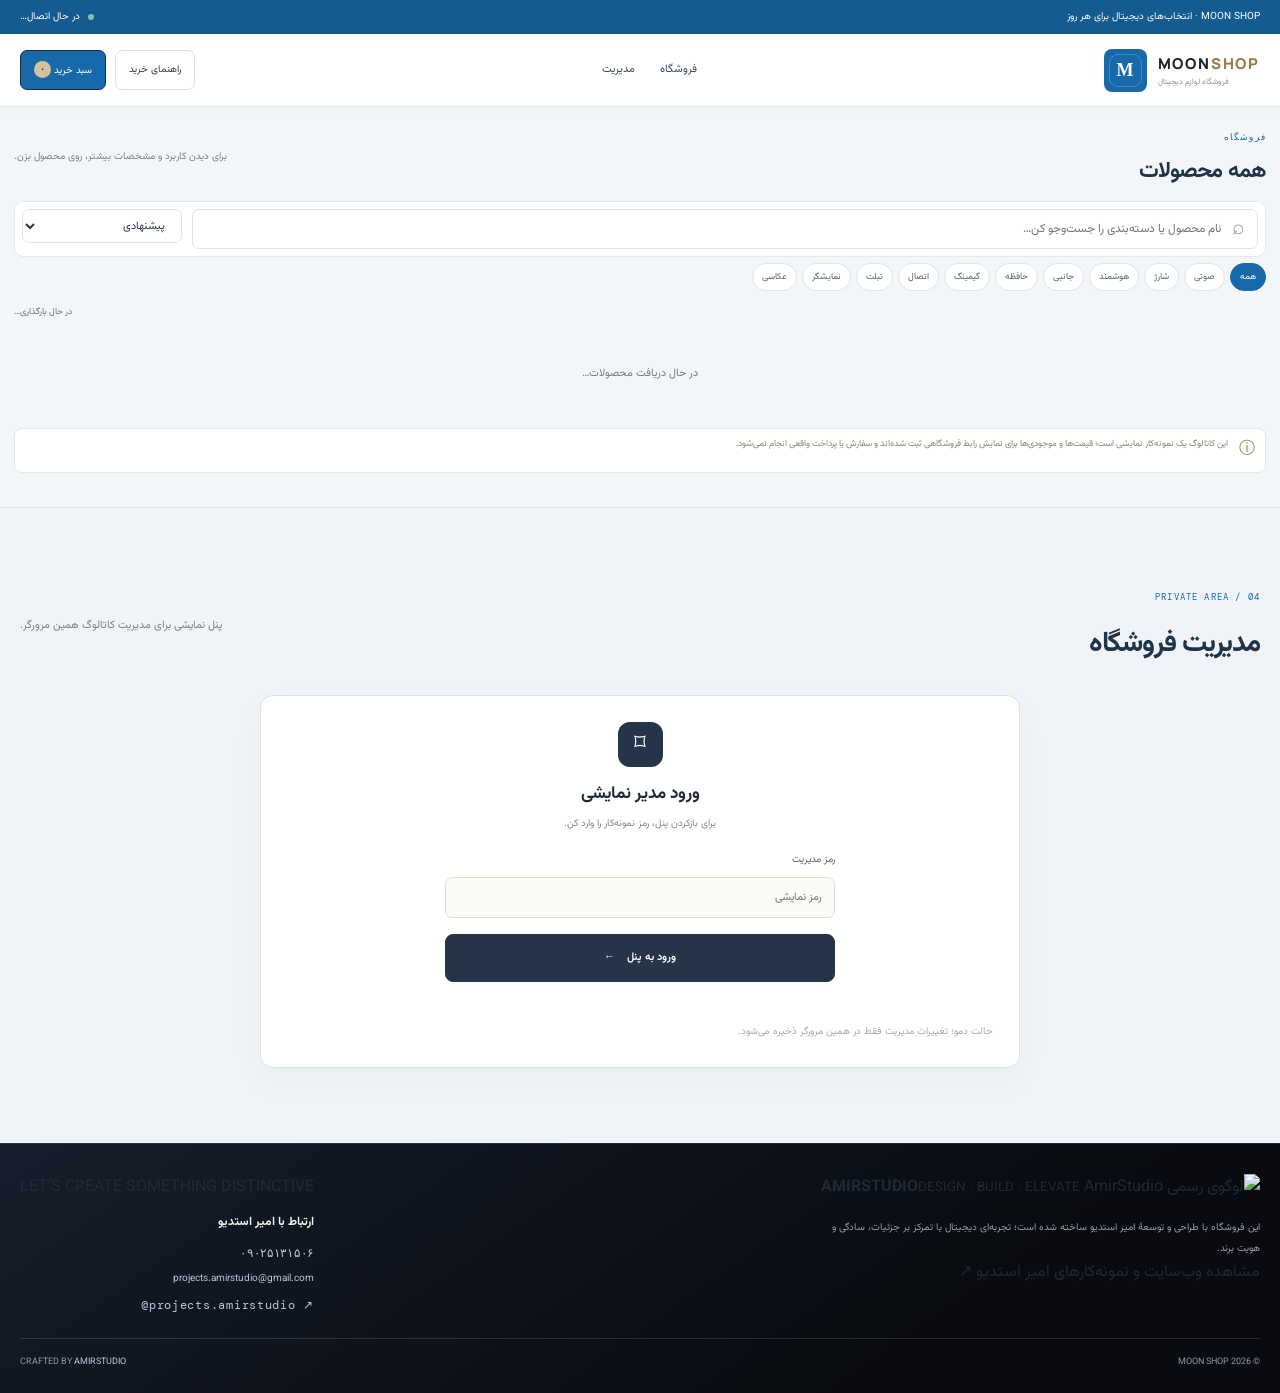
==== commit c258125c: "Redesign Moon Shop footer with AmirStudio brand identity" ====
--- a/index.html
+++ b/index.html
@@ -65,10 +65,26 @@
 </div></div><div class="notice" id="workspaceMessage" role="status"></div></div>
 </div></section>
 </main>
-<footer class="footer amirstudio-footer"><div class="wrap footer-main">
-<div class="footer-brand-block"><a class="brand" href="https://amir-studio.github.io/Amir-Studio/" target="_blank" rel="noopener noreferrer"><span class="brand-mark">A</span><span class="brand-name">AMIR<span>STUDIO</span><small>DESIGN · BUILD · ELEVATE</small></span></a><p>طراحی و توسعهٔ این فروشگاه توسط امیر استدیو؛ یک نمونه‌کار برای نمایش تجربهٔ طراحی فروشگاه اینترنتی.</p></div>
-<div class="footer-contact"><b>ارتباط با امیر استدیو</b><a href="tel:+989025131506" dir="ltr">۰۹۰۲۵۱۳۱۵۰۶</a><a href="mailto:projects.amirstudio@gmail.com">projects.amirstudio@gmail.com</a><a href="https://amir-studio.github.io/Amir-Studio/" target="_blank" rel="noopener noreferrer">وب‌سایت امیر استدیو ↗</a></div>
-</div><div class="wrap footer-bottom"><span>© 2026 MOON SHOP</span><span>طراحی و توسعه توسط <a href="https://amir-studio.github.io/Amir-Studio/" target="_blank" rel="noopener noreferrer">AmirStudio</a></span></div></footer>
+<footer class="footer amirstudio-footer">
+  <div class="wrap footer-main">
+    <div class="footer-brand-block">
+      <a class="footer-brand-lockup" href="https://amir-studio.github.io/Amir-Studio/" target="_blank" rel="noopener noreferrer" aria-label="ورود به وب‌سایت امیر استدیو">
+        <span class="footer-logo-frame"><img src="https://amir-studio.github.io/Amir-Studio/assets/amir-studio-logo.png" alt="لوگوی رسمی AmirStudio" loading="lazy"></span>
+        <span class="footer-wordmark"><strong>AMIR<span>STUDIO</span></strong><small>DESIGN · BUILD · ELEVATE</small></span>
+      </a>
+      <p>این فروشگاه با طراحی و توسعهٔ امیر استدیو ساخته شده است؛ تجربه‌ای دیجیتال با تمرکز بر جزئیات، سادگی و هویت برند.</p>
+      <a class="footer-portfolio-link" href="https://amir-studio.github.io/Amir-Studio/" target="_blank" rel="noopener noreferrer">مشاهده وب‌سایت و نمونه‌کارهای امیر استدیو <span>↗</span></a>
+    </div>
+    <div class="footer-contact">
+      <span class="footer-contact-kicker">LET’S CREATE SOMETHING DISTINCTIVE</span>
+      <b>ارتباط با امیر استدیو</b>
+      <a href="tel:+989025131506" dir="ltr">۰۹۰۲۵۱۳۱۵۰۶</a>
+      <a href="mailto:projects.amirstudio@gmail.com">projects.amirstudio@gmail.com</a>
+      <a href="https://www.instagram.com/projects.amirstudio/" target="_blank" rel="noopener noreferrer" dir="ltr">@projects.amirstudio ↗</a>
+    </div>
+  </div>
+  <div class="wrap footer-bottom"><span>© 2026 MOON SHOP</span><span>CRAFTED BY <a href="https://amir-studio.github.io/Amir-Studio/" target="_blank" rel="noopener noreferrer">AMIRSTUDIO</a></span></div>
+</footer>
 <div class="product-details-modal hidden" id="productDetailsModal" role="dialog" aria-modal="true" aria-labelledby="detailName">
   <div class="product-details-card">
     <button class="details-close" id="detailsClose" type="button" aria-label="بستن">×</button>
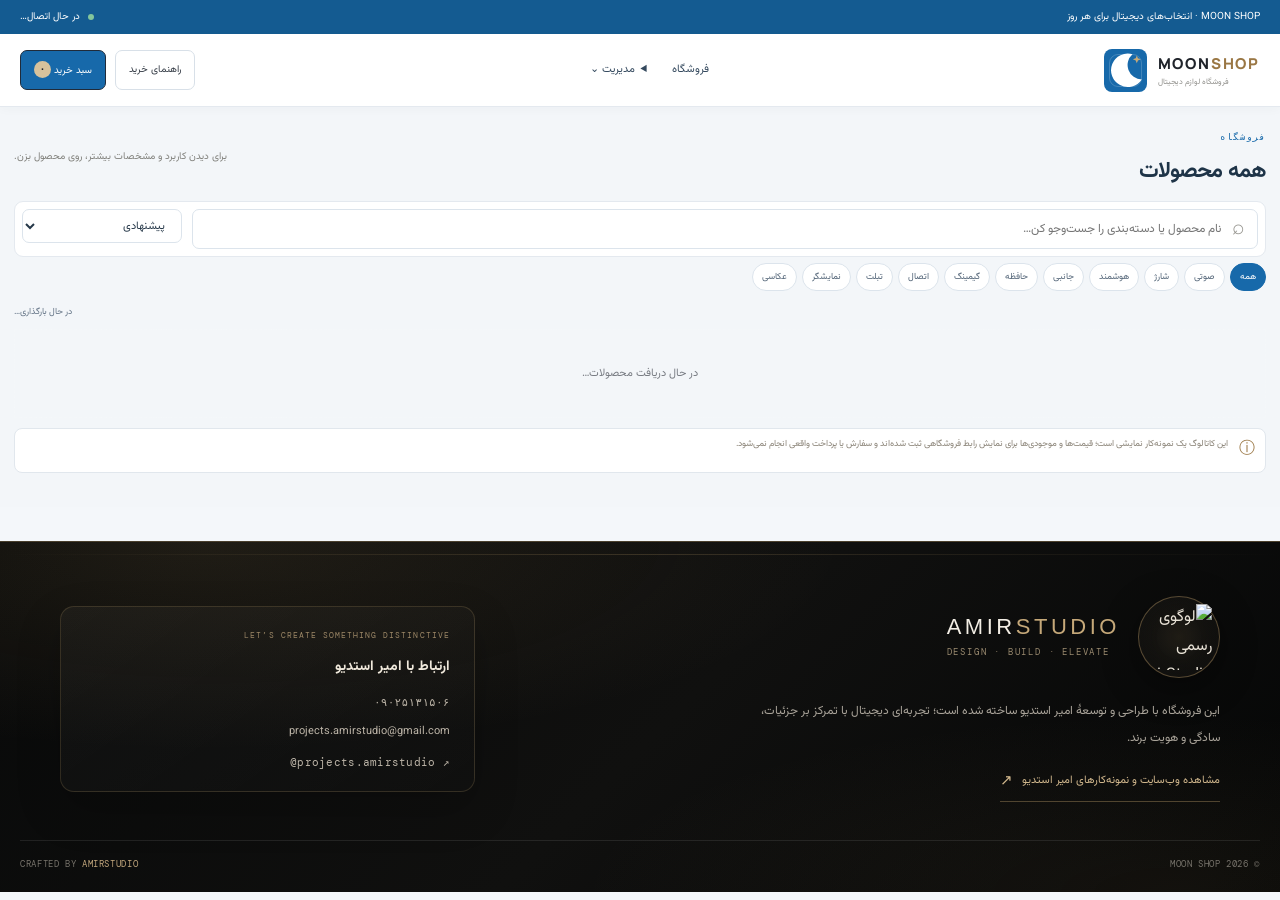
==== commit c3a05640: "Move Moon Shop admin area into navigation and add crescent emblem" ====
--- a/index.html
+++ b/index.html
@@ -1,7 +1,7 @@
 <!doctype html>
 <html lang="fa" dir="rtl">
 <head>
-<meta charset="utf-8"><meta name="viewport" content="width=device-width,initial-scale=1,viewport-fit=cover">
+<meta charset="utf-8"><meta name="viewport" content="width=device-width,initial-scale=1,maximum-scale=1,user-scalable=no,viewport-fit=cover">
 <meta name="theme-color" content="#080a0f">
 <meta name="description" content="Moon Shop؛ فروشگاه آنلاین لوازم دیجیتال و اکسسوری با معرفی محصولات، بررسی مشخصات و مسیر ساده ثبت سفارش.">
 <meta property="og:title" content="MOON SHOP | فروشگاه آنلاین">
@@ -20,26 +20,10 @@
 <body>
 <div class="announcement"><div class="wrap announcement-inner"><span>MOON SHOP · انتخاب‌های دیجیتال برای هر روز</span><span class="live-state"><i></i><b id="rateStatus">در حال اتصال…</b></span></div></div>
 <header class="header"><div class="wrap header-inner">
-<a class="brand" href="#home" aria-label="MOON SHOP"><span class="brand-mark">M</span><span class="brand-name">MOON<span>SHOP</span><small>فروشگاه لوازم دیجیتال</small></span></a>
+<a class="brand" href="#home" aria-label="MOON SHOP"><span class="brand-mark"><svg class="moon-emblem" viewBox="0 0 48 48" aria-hidden="true" focusable="false"><path d="M31.8 5.8A18.7 18.7 0 1 0 42.2 34 16.1 16.1 0 0 1 31.8 5.8Z" fill="currentColor"/><path d="m36.6 7.2 1.3 3.1 3.2 1.2-3.2 1.2-1.3 3.2-1.2-3.2-3.2-1.2 3.2-1.2 1.2-3.1Z" fill="#c8aa78"/></svg></span><span class="brand-name">MOON<span>SHOP</span><small>فروشگاه لوازم دیجیتال</small></span></a>
 <button class="menu-toggle" id="menuToggle" aria-label="باز کردن منو" aria-expanded="false"><span></span><span></span><span></span></button>
 <nav class="nav" id="mainNav" aria-label="منوی اصلی">
-<a href="#products">فروشگاه</a><a href="#management">مدیریت</a>
-</nav>
-<div class="header-actions"><a class="account-link" href="#help">راهنمای خرید</a><button class="cart-trigger" id="cartButton" type="button" aria-label="سبد خرید">سبد خرید <span class="cart-count" id="cartCount">۰</span></button></div>
-</div></header>
-<main id="home">
-<section class="shop-section" id="products"><div class="wrap"><div class="section-heading"><div><span class="kicker">فروشگاه</span><h2>همه محصولات</h2></div><p>برای دیدن کاربرد و مشخصات بیشتر، روی محصول بزن.</p></div>
-<div class="shop-toolbar"><label class="search-box"><span>⌕</span><input id="searchInput" type="search" placeholder="نام محصول یا دسته‌بندی را جست‌وجو کن…" aria-label="جست‌وجوی محصولات"></label><select id="sortSelect" aria-label="مرتب‌سازی"><option value="featured">پیشنهادی</option><option value="low">ارزان‌ترین</option><option value="high">گران‌ترین</option><option value="name">نام محصول</option><option value="discount">بیشترین تخفیف</option></select></div>
-<div class="active-filters"><div class="category-list"><button class="category active" data-category="all">همه</button><button class="category" data-category="audio">صوتی</button><button class="category" data-category="charging">شارژ</button><button class="category" data-category="smart">هوشمند</button><button class="category" data-category="peripherals">جانبی</button><button class="category" data-category="storage">حافظه</button><button class="category" data-category="gaming">گیمینگ</button><button class="category" data-category="connectivity">اتصال</button><button class="category" data-category="tablets">تبلت</button><button class="category" data-category="display">نمایشگر</button><button class="category" data-category="photo">عکاسی</button></div><span id="resultCount">در حال بارگذاری…</span></div>
-<div class="product-grid" id="productGrid"><div class="empty">در حال دریافت محصولات…</div></div>
-<div class="catalog-note"><span>ⓘ</span><p>این کاتالوگ یک نمونه‌کار نمایشی است؛ قیمت‌ها و موجودی‌ها برای نمایش رابط فروشگاهی ثبت شده‌اند و سفارش یا پرداخت واقعی انجام نمی‌شود.</p></div>
-</div></section>
-
-
-
-
-
-<section class="management-section" id="management"><div class="wrap"><div class="section-heading"><div><span class="kicker">PRIVATE AREA / 04</span><h2>مدیریت فروشگاه</h2></div><p>پنل نمایشی برای مدیریت کاتالوگ همین مرورگر.</p></div>
+<a href="#products">فروشگاه</a><details class="management-menu"><summary>مدیریت <span aria-hidden="true">⌄</span></summary><div class="management-menu-panel"><section class="management-section" id="management"><div class="wrap"><div class="section-heading"><div><span class="kicker">PRIVATE AREA / 04</span><h2>مدیریت فروشگاه</h2></div><p>پنل نمایشی برای مدیریت کاتالوگ همین مرورگر.</p></div>
 <div class="admin-login" id="loginView"><div class="admin-intro"><span class="admin-lock">⌑</span><h3>ورود مدیر نمایشی</h3><p>برای بازکردن پنل، رمز نمونه‌کار را وارد کن.</p></div><form id="loginForm"><label for="password">رمز مدیریت</label><input id="password" type="password" autocomplete="current-password" required placeholder="رمز نمایشی"><button class="btn primary" id="loginButton" type="submit">ورود به پنل <span>←</span></button></form><div class="notice" id="loginMessage" role="status"></div><small class="demo-warning">حالت دمو؛ تغییرات مدیریت فقط در همین مرورگر ذخیره می‌شود.</small></div>
 <div class="admin-workspace hidden" id="adminView">
 <div class="admin-toolbar"><div><h3>مرکز مدیریت MOON</h3><p>مدیریت نمایشی محصولات و مشاهده دیدگاه‌های کاربران</p></div><div><button class="btn subtle" id="refreshButton">به‌روزرسانی</button> <button class="btn subtle" id="logoutButton">خروج از پنل</button></div></div>
@@ -63,7 +47,22 @@
 <section class="admin-panel hidden" data-admin-panel="products"><div class="panel-heading"><div><span class="kicker">CATALOG / 02</span><h3>مدیریت محصولات</h3></div><button class="btn primary" id="addButton">＋ محصول جدید</button></div><div class="admin-search"><input id="adminSearchInput" type="search" placeholder="جست‌وجوی محصول…"></div><div class="admin-table-wrap"><table class="admin-table"><thead><tr><th>محصول</th><th>قیمت</th><th>موجودی</th><th>وضعیت</th><th>عملیات</th></tr></thead><tbody id="productsBody"><tr><td colspan="5">در حال بارگذاری…</td></tr></tbody></table></div></section>
 <section class="admin-panel hidden" data-admin-panel="orders"><div class="panel-heading"><div><span class="kicker">STORE CONTROL / ORDERS</span><h3>سفارش‌ها</h3></div><span class="panel-state">در صف اتصال</span></div><div class="module-placeholder"><span class="module-icon">✧</span><h4>زیرساخت رابط کاربری آماده است</h4><p>ثبت و پیگیری سفارش، وضعیت پرداخت، آماده‌سازی، ارسال و مرجوعی</p><small>ساختار بعدی: orders و order_items</small><div class="module-note"><b>وضعیت</b><p>این بخش هنوز به جدول پایگاه داده متصل نیست؛ تا زمان پیاده‌سازی، داده یا عملیات ساختگی نمایش داده نمی‌شود.</p></div></div></section><section class="admin-panel hidden" data-admin-panel="categories"><div class="panel-heading"><div><span class="kicker">STORE CONTROL / CATEGORIES</span><h3>دسته‌بندی‌ها</h3></div><span class="panel-state">در صف اتصال</span></div><div class="module-placeholder"><span class="module-icon">✧</span><h4>زیرساخت رابط کاربری آماده است</h4><p>ساخت، ویرایش، مرتب‌سازی و فعال/غیرفعال‌کردن دسته‌ها</p><small>ساختار بعدی: categories</small><div class="module-note"><b>وضعیت</b><p>این بخش هنوز به جدول پایگاه داده متصل نیست؛ تا زمان پیاده‌سازی، داده یا عملیات ساختگی نمایش داده نمی‌شود.</p></div></div></section><section class="admin-panel hidden" data-admin-panel="inventory"><div class="panel-heading"><div><span class="kicker">STORE CONTROL / INVENTORY</span><h3>انبار و موجودی</h3></div><span class="panel-state">در صف اتصال</span></div><div class="module-placeholder"><span class="module-icon">✧</span><h4>زیرساخت رابط کاربری آماده است</h4><p>گردش ورود و خروج کالا، هشدار حداقل موجودی و تاریخچه تغییرات</p><small>ساختار بعدی: inventory_movements</small><div class="module-note"><b>وضعیت</b><p>این بخش هنوز به جدول پایگاه داده متصل نیست؛ تا زمان پیاده‌سازی، داده یا عملیات ساختگی نمایش داده نمی‌شود.</p></div></div></section><section class="admin-panel hidden" data-admin-panel="customers"><div class="panel-heading"><div><span class="kicker">STORE CONTROL / CUSTOMERS</span><h3>مشتریان</h3></div><span class="panel-state">در صف اتصال</span></div><div class="module-placeholder"><span class="module-icon">✧</span><h4>زیرساخت رابط کاربری آماده است</h4><p>پروفایل، اطلاعات تماس، آدرس‌ها و تاریخچه خرید مشتریان</p><small>ساختار بعدی: customer_profiles و addresses</small><div class="module-note"><b>وضعیت</b><p>این بخش هنوز به جدول پایگاه داده متصل نیست؛ تا زمان پیاده‌سازی، داده یا عملیات ساختگی نمایش داده نمی‌شود.</p></div></div></section><section class="admin-panel hidden" data-admin-panel="coupons"><div class="panel-heading"><div><span class="kicker">STORE CONTROL / COUPONS</span><h3>تخفیف‌ها</h3></div><span class="panel-state">در صف اتصال</span></div><div class="module-placeholder"><span class="module-icon">✧</span><h4>زیرساخت رابط کاربری آماده است</h4><p>کد تخفیف درصدی یا مبلغ ثابت، تاریخ اعتبار و سقف استفاده</p><small>ساختار بعدی: coupons و coupon_redemptions</small><div class="module-note"><b>وضعیت</b><p>این بخش هنوز به جدول پایگاه داده متصل نیست؛ تا زمان پیاده‌سازی، داده یا عملیات ساختگی نمایش داده نمی‌شود.</p></div></div></section><section class="admin-panel hidden" data-admin-panel="reviews"><div class="panel-heading"><div><span class="kicker">STORE CONTROL / REVIEWS</span><h3>دیدگاه‌های ثبت‌شده</h3></div><span class="panel-state">نمایش آنلاین</span></div><div id="adminReviewsList" class="admin-reviews-list"><p>در حال دریافت دیدگاه‌ها…</p></div></section><section class="admin-panel hidden" data-admin-panel="messages"><div class="panel-heading"><div><span class="kicker">STORE CONTROL / MESSAGES</span><h3>پیام‌ها</h3></div><span class="panel-state">در صف اتصال</span></div><div class="module-placeholder"><span class="module-icon">✧</span><h4>زیرساخت رابط کاربری آماده است</h4><p>درخواست‌های پشتیبانی، پیام تماس و وضعیت پاسخ‌گویی</p><small>ساختار بعدی: support_messages</small><div class="module-note"><b>وضعیت</b><p>این بخش هنوز به جدول پایگاه داده متصل نیست؛ تا زمان پیاده‌سازی، داده یا عملیات ساختگی نمایش داده نمی‌شود.</p></div></div></section><section class="admin-panel hidden" data-admin-panel="reports"><div class="panel-heading"><div><span class="kicker">STORE CONTROL / REPORTS</span><h3>گزارش‌ها</h3></div><span class="panel-state">در صف اتصال</span></div><div class="module-placeholder"><span class="module-icon">✧</span><h4>زیرساخت رابط کاربری آماده است</h4><p>فروش روزانه، محصولات پرفروش، موجودی و درآمد خالص</p><small>ساختار بعدی: گزارش از orders و order_items</small><div class="module-note"><b>وضعیت</b><p>این بخش هنوز به جدول پایگاه داده متصل نیست؛ تا زمان پیاده‌سازی، داده یا عملیات ساختگی نمایش داده نمی‌شود.</p></div></div></section><section class="admin-panel hidden" data-admin-panel="settings"><div class="panel-heading"><div><span class="kicker">STORE CONTROL / SETTINGS</span><h3>تنظیمات فروشگاه</h3></div><span class="panel-state">در صف اتصال</span></div><div class="module-placeholder"><span class="module-icon">✧</span><h4>زیرساخت رابط کاربری آماده است</h4><p>نام و لوگو، واحد پول، روش‌های ارسال، قوانین خرید و اطلاعات تماس</p><small>ساختار بعدی: store_settings</small><div class="module-note"><b>وضعیت</b><p>این بخش هنوز به جدول پایگاه داده متصل نیست؛ تا زمان پیاده‌سازی، داده یا عملیات ساختگی نمایش داده نمی‌شود.</p></div></div></section>
 </div></div><div class="notice" id="workspaceMessage" role="status"></div></div>
+</div></section></div></details>
+</nav>
+<div class="header-actions"><a class="account-link" href="#help">راهنمای خرید</a><button class="cart-trigger" id="cartButton" type="button" aria-label="سبد خرید">سبد خرید <span class="cart-count" id="cartCount">۰</span></button></div>
+</div></header>
+<main id="home">
+<section class="shop-section" id="products"><div class="wrap"><div class="section-heading"><div><span class="kicker">فروشگاه</span><h2>همه محصولات</h2></div><p>برای دیدن کاربرد و مشخصات بیشتر، روی محصول بزن.</p></div>
+<div class="shop-toolbar"><label class="search-box"><span>⌕</span><input id="searchInput" type="search" placeholder="نام محصول یا دسته‌بندی را جست‌وجو کن…" aria-label="جست‌وجوی محصولات"></label><select id="sortSelect" aria-label="مرتب‌سازی"><option value="featured">پیشنهادی</option><option value="low">ارزان‌ترین</option><option value="high">گران‌ترین</option><option value="name">نام محصول</option><option value="discount">بیشترین تخفیف</option></select></div>
+<div class="active-filters"><div class="category-list"><button class="category active" data-category="all">همه</button><button class="category" data-category="audio">صوتی</button><button class="category" data-category="charging">شارژ</button><button class="category" data-category="smart">هوشمند</button><button class="category" data-category="peripherals">جانبی</button><button class="category" data-category="storage">حافظه</button><button class="category" data-category="gaming">گیمینگ</button><button class="category" data-category="connectivity">اتصال</button><button class="category" data-category="tablets">تبلت</button><button class="category" data-category="display">نمایشگر</button><button class="category" data-category="photo">عکاسی</button></div><span id="resultCount">در حال بارگذاری…</span></div>
+<div class="product-grid" id="productGrid"><div class="empty">در حال دریافت محصولات…</div></div>
+<div class="catalog-note"><span>ⓘ</span><p>این کاتالوگ یک نمونه‌کار نمایشی است؛ قیمت‌ها و موجودی‌ها برای نمایش رابط فروشگاهی ثبت شده‌اند و سفارش یا پرداخت واقعی انجام نمی‌شود.</p></div>
 </div></section>
+
+
+
+
+
 </main>
 <footer class="footer amirstudio-footer">
   <div class="wrap footer-main">
--- a/store.css
+++ b/store.css
@@ -430,4 +430,69 @@
 @media(max-width:760px){#products .product-grid{grid-template-columns:repeat(3,minmax(0,1fr))!important}.details-layout{grid-template-columns:1fr!important}.details-photo{height:250px!important;max-height:250px!important;border:0!important;border-bottom:1px solid #e8edf2!important}}
 @media(max-width:520px){#products{padding:10px 0 26px!important}#products .wrap{width:calc(100% - 18px)!important}#products .product-grid{grid-template-columns:repeat(2,minmax(0,1fr))!important;gap:7px!important}#products .product-visual{height:122px!important;padding:6px!important}#products .product-body{padding:7px!important}#products .product-title{font-size:10px!important;min-height:34px!important}#products .product-foot{grid-template-columns:1fr 1fr!important}#products .product-foot .btn,#products .product-details-btn{font-size:8px!important;min-height:28px!important;height:28px!important}.details-content{padding:18px!important}.details-content h2{font-size:18px!important}}
 
-.footer{border-top:1px solid #8eaefb30;padding:30px 0 22px;background:linear-gradient(145deg,#151d2a,#090b10 72%)}.footer-main{display:flex;align-items:flex-start;justify-content:space-between;gap:30px;flex-wrap:wrap}.footer-brand-block{max-width:480px}.footer .brand-name{color:#f2f0e9}.footer .brand-name span{color:var(--blue)}.footer .brand-name small{color:#8f9aac}.footer .brand-mark{border-color:#8eaefb80;background:transparent;color:var(--blue)}.footer-brand-block p{max-width:440px;margin:14px 0 0;color:#9a9da5;font-size:10px;line-height:2.1}.footer-contact{display:grid;gap:9px;min-width:230px}.footer-contact b{font-size:12px;color:#f2f0e9;margin-bottom:3px}.footer-contact a{width:fit-content;color:#b8c5d8;font-size:10px;transition:color .2s}.footer-contact a:hover,.footer-bottom a:hover{color:var(--cyan)}.footer-contact a[dir=ltr]{font:12px var(--mono);letter-spacing:.06em}.footer-bottom{display:flex;justify-content:space-between;gap:15px;margin-top:25px;padding-top:15px;border-top:1px solid #ffffff20;color:#8d98a8;font-size:9px}.footer-bottom a{color:#bdcbe0}@media(max-width:560px){.footer-main{gap:22px}.footer-contact{width:100%}.footer-bottom{flex-direction:column;gap:6px}}+.footer{border-top:1px solid #8eaefb30;padding:30px 0 22px;background:linear-gradient(145deg,#151d2a,#090b10 72%)}.footer-main{display:flex;align-items:flex-start;justify-content:space-between;gap:30px;flex-wrap:wrap}.footer-brand-block{max-width:480px}.footer .brand-name{color:#f2f0e9}.footer .brand-name span{color:var(--blue)}.footer .brand-name small{color:#8f9aac}.footer .brand-mark{border-color:#8eaefb80;background:transparent;color:var(--blue)}.footer-brand-block p{max-width:440px;margin:14px 0 0;color:#9a9da5;font-size:10px;line-height:2.1}.footer-contact{display:grid;gap:9px;min-width:230px}.footer-contact b{font-size:12px;color:#f2f0e9;margin-bottom:3px}.footer-contact a{width:fit-content;color:#b8c5d8;font-size:10px;transition:color .2s}.footer-contact a:hover,.footer-bottom a:hover{color:var(--cyan)}.footer-contact a[dir=ltr]{font:12px var(--mono);letter-spacing:.06em}.footer-bottom{display:flex;justify-content:space-between;gap:15px;margin-top:25px;padding-top:15px;border-top:1px solid #ffffff20;color:#8d98a8;font-size:9px}.footer-bottom a{color:#bdcbe0}@media(max-width:560px){.footer-main{gap:22px}.footer-contact{width:100%}.footer-bottom{flex-direction:column;gap:6px}}
+/* AMIRSTUDIO SIGNATURE FOOTER — restrained black, warm champagne and original brand mark */
+.footer.amirstudio-footer{
+  position:relative;isolation:isolate;overflow:hidden;
+  margin-top:34px;padding:54px 0 22px;
+  color:#e9e3d7;
+  background:
+    radial-gradient(ellipse at 16% 0%,rgba(177,145,91,.13),transparent 42%),
+    radial-gradient(ellipse at 92% 100%,rgba(177,145,91,.07),transparent 36%),
+    linear-gradient(135deg,#080909 0%,#10100f 52%,#050606 100%);
+  border-top:1px solid rgba(190,158,105,.34);
+}
+.footer.amirstudio-footer:before{
+  content:"";position:absolute;inset:12px 0 auto;height:1px;
+  background:linear-gradient(90deg,transparent,rgba(190,158,105,.22),transparent);
+  pointer-events:none
+}
+.footer.amirstudio-footer .footer-main{
+  position:relative;display:grid;grid-template-columns:minmax(0,1.25fr) minmax(250px,.75fr);
+  align-items:center;gap:54px;max-width:1160px
+}
+.footer.amirstudio-footer .footer-brand-block{max-width:560px}
+.footer-brand-lockup{display:inline-flex;align-items:center;gap:18px;text-decoration:none}
+.footer-logo-frame{
+  width:82px;height:82px;display:grid;place-items:center;flex:none;
+  border:1px solid rgba(190,158,105,.42);border-radius:50%;
+  background:radial-gradient(circle,rgba(190,158,105,.12),rgba(255,255,255,.015) 68%);
+  box-shadow:0 10px 36px rgba(0,0,0,.4),inset 0 0 22px rgba(190,158,105,.06)
+}
+.footer-logo-frame img{display:block;width:66px;height:66px;object-fit:contain}
+.footer-wordmark{display:grid;gap:7px;direction:ltr;text-align:left}
+.footer-wordmark strong{font:500 22px/1.1 "Inter",Arial,sans-serif;letter-spacing:.16em;color:#f3eee5}
+.footer-wordmark strong span{color:#c5a879}
+.footer-wordmark small{font:9px/1.4 "DM Mono",monospace;letter-spacing:.2em;color:#9b8b70}
+.footer.amirstudio-footer .footer-brand-block p{
+  max-width:480px;margin:20px 0 14px;color:#aaa49a;font-size:12px;line-height:2.25
+}
+.footer-portfolio-link{display:inline-flex;align-items:center;gap:9px;color:#d3b98e!important;font-size:11px;text-decoration:none;border-bottom:1px solid rgba(190,158,105,.38);padding-bottom:6px;transition:color .2s,border-color .2s}
+.footer-portfolio-link:hover{color:#f0dfbf!important;border-color:#e0c18d}
+.footer-portfolio-link span{font-size:15px}
+.footer.amirstudio-footer .footer-contact{
+  min-width:0;gap:13px;padding:22px 24px;
+  border:1px solid rgba(190,158,105,.2);border-radius:14px;
+  background:linear-gradient(145deg,rgba(255,255,255,.035),rgba(255,255,255,.008));
+  box-shadow:0 18px 45px rgba(0,0,0,.2)
+}
+.footer-contact-kicker{font:8px/1.6 "DM Mono",monospace;letter-spacing:.13em;color:#9d8867;direction:ltr;text-align:right}
+.footer.amirstudio-footer .footer-contact b{font-size:14px;color:#f0e9dc;margin:0 0 2px}
+.footer.amirstudio-footer .footer-contact a{width:fit-content;color:#bcb4a7;font-size:11px;text-decoration:none;transition:color .2s}
+.footer.amirstudio-footer .footer-contact a:hover{color:#e4c796}
+.footer.amirstudio-footer .footer-contact a[dir=ltr]{font:11px "DM Mono",monospace;letter-spacing:.025em}
+.footer.amirstudio-footer .footer-bottom{
+  position:relative;display:flex;justify-content:space-between;gap:14px;
+  margin-top:38px;padding-top:17px;border-top:1px solid rgba(255,255,255,.09);
+  color:#77736b;font:9px "DM Mono",monospace;letter-spacing:.07em
+}
+.footer.amirstudio-footer .footer-bottom a{color:#c2a77d;text-decoration:none}
+@media(max-width:700px){
+  .footer.amirstudio-footer{padding:38px 0 18px}
+  .footer.amirstudio-footer .footer-main{grid-template-columns:1fr;gap:28px}
+  .footer-logo-frame{width:70px;height:70px}
+  .footer-logo-frame img{width:56px;height:56px}
+  .footer-wordmark strong{font-size:19px}
+  .footer.amirstudio-footer .footer-contact{padding:18px}
+  .footer.amirstudio-footer .footer-bottom{flex-direction:column;gap:8px;margin-top:27px}
+}
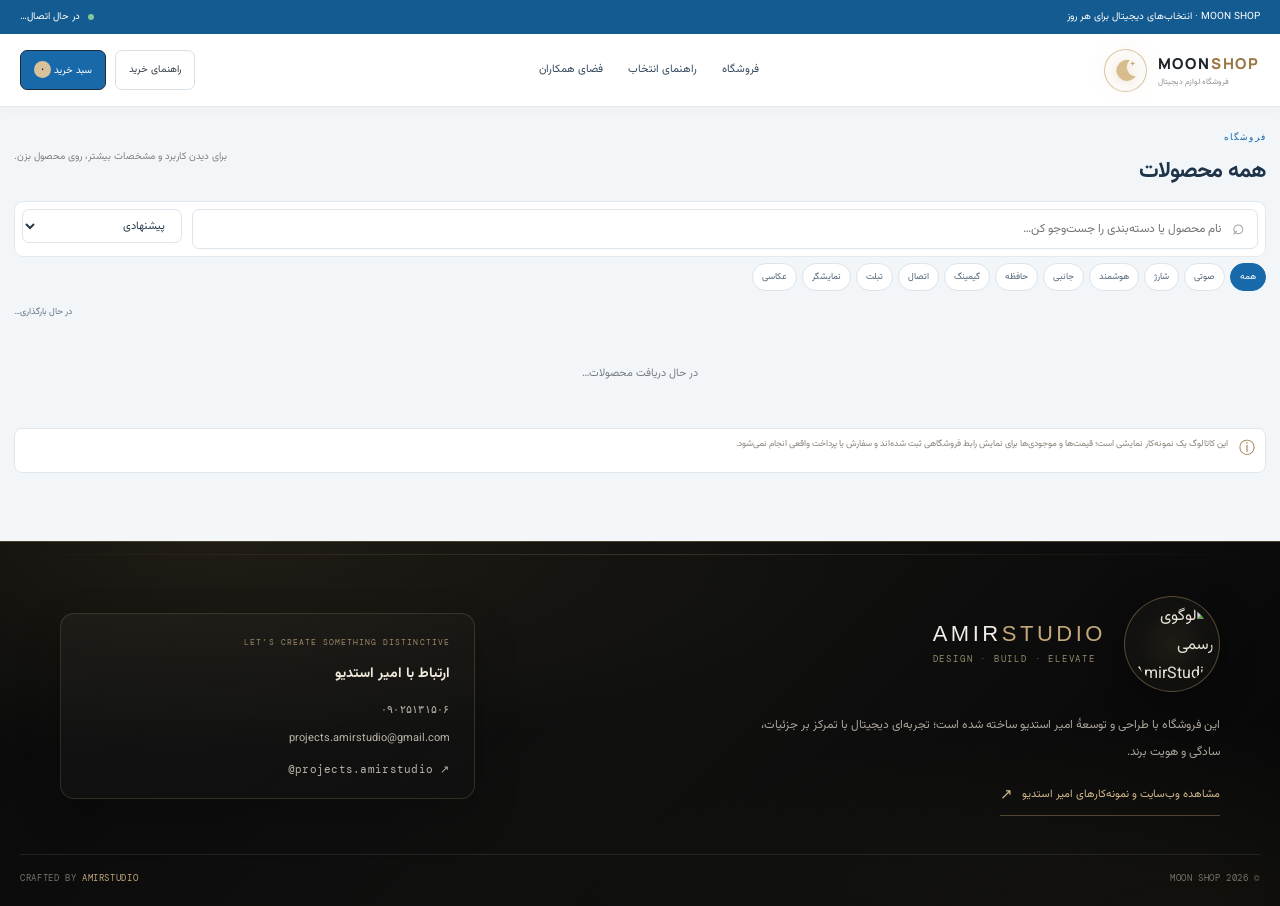
==== commit b329b7cf: "Move partner workspace to standalone page and add guide navigation" ====
--- a/index.html
+++ b/index.html
@@ -23,32 +23,7 @@
 <a class="brand" href="#home" aria-label="MOON SHOP"><span class="brand-mark"><svg class="moon-emblem" viewBox="0 0 48 48" aria-hidden="true" focusable="false"><path d="M31.8 5.8A18.7 18.7 0 1 0 42.2 34 16.1 16.1 0 0 1 31.8 5.8Z" fill="currentColor"/><path d="m36.6 7.2 1.3 3.1 3.2 1.2-3.2 1.2-1.3 3.2-1.2-3.2-3.2-1.2 3.2-1.2 1.2-3.1Z" fill="#c8aa78"/></svg></span><span class="brand-name">MOON<span>SHOP</span><small>فروشگاه لوازم دیجیتال</small></span></a>
 <button class="menu-toggle" id="menuToggle" aria-label="باز کردن منو" aria-expanded="false"><span></span><span></span><span></span></button>
 <nav class="nav" id="mainNav" aria-label="منوی اصلی">
-<a href="#products">فروشگاه</a><details class="management-menu"><summary>مدیریت <span aria-hidden="true">⌄</span></summary><div class="management-menu-panel"><section class="management-section" id="management"><div class="wrap"><div class="section-heading"><div><span class="kicker">PRIVATE AREA / 04</span><h2>مدیریت فروشگاه</h2></div><p>پنل نمایشی برای مدیریت کاتالوگ همین مرورگر.</p></div>
-<div class="admin-login" id="loginView"><div class="admin-intro"><span class="admin-lock">⌑</span><h3>ورود مدیر نمایشی</h3><p>برای بازکردن پنل، رمز نمونه‌کار را وارد کن.</p></div><form id="loginForm"><label for="password">رمز مدیریت</label><input id="password" type="password" autocomplete="current-password" required placeholder="رمز نمایشی"><button class="btn primary" id="loginButton" type="submit">ورود به پنل <span>←</span></button></form><div class="notice" id="loginMessage" role="status"></div><small class="demo-warning">حالت دمو؛ تغییرات مدیریت فقط در همین مرورگر ذخیره می‌شود.</small></div>
-<div class="admin-workspace hidden" id="adminView">
-<div class="admin-toolbar"><div><h3>مرکز مدیریت MOON</h3><p>مدیریت نمایشی محصولات و مشاهده دیدگاه‌های کاربران</p></div><div><button class="btn subtle" id="refreshButton">به‌روزرسانی</button> <button class="btn subtle" id="logoutButton">خروج از پنل</button></div></div>
-<div class="admin-stats"><div><small>کل محصولات</small><b id="totalCount">—</b></div><div><small>محصولات فعال</small><b id="activeCount">—</b></div><div><small>موجودی کل</small><b id="stockCount">—</b></div></div>
-<div class="admin-shell">
-<aside class="admin-sidebar" aria-label="بخش‌های مدیریت">
-<button class="admin-tab active" data-admin-tab="overview">نمای کلی <span>⌂</span></button>
-<button class="admin-tab" data-admin-tab="products">محصولات <span>▦</span></button>
-<button class="admin-tab" data-admin-tab="orders">سفارش‌ها <span>▤</span></button>
-<button class="admin-tab" data-admin-tab="categories">دسته‌بندی‌ها <span>▧</span></button>
-<button class="admin-tab" data-admin-tab="inventory">انبار و موجودی <span>▥</span></button>
-<button class="admin-tab" data-admin-tab="customers">مشتریان <span>♙</span></button>
-<button class="admin-tab" data-admin-tab="coupons">تخفیف‌ها <span>%</span></button>
-<button class="admin-tab" data-admin-tab="reviews">دیدگاه‌ها <span>☆</span></button>
-<button class="admin-tab" data-admin-tab="messages">پیام‌ها <span>✉</span></button>
-<button class="admin-tab" data-admin-tab="reports">گزارش‌ها <span>▤</span></button>
-<button class="admin-tab" data-admin-tab="settings">تنظیمات فروشگاه <span>⚙</span></button>
-</aside>
-<div class="admin-main">
-<section class="admin-panel" data-admin-panel="overview"><div class="panel-heading"><div><span class="kicker">DASHBOARD / 01</span><h3>نمای کلی فروشگاه</h3></div><span class="panel-state">حالت نمایشی · مرورگر محلی</span></div><div class="overview-grid"><article><small>وضعیت اتصال کاتالوگ</small><b>کاتالوگ آنلاین + ویرایش محلی</b><p>محصولات پایه از پایگاه داده و تغییرات پنل از همین مرورگر خوانده می‌شوند.</p></article><article><small>هشدار موجودی کم</small><b id="lowStockCount">—</b><p id="lowStockList">پس از دریافت محصولات نمایش داده می‌شود.</p></article><article><small>ماژول‌های آماده توسعه</small><b>۵۰ محصول نمایشی</b><p>مدیریت عنوان، قیمت، تخفیف، تصویر و وضعیت نمایش.</p></article></div><div class="module-note"><b>توجه</b><p>این پنل برای ارائه نمونه‌کار ساخته شده و احراز هویت یا ذخیره‌سازی مدیریتی امن برای فروشگاه واقعی ندارد.</p></div></section>
-<section class="admin-panel hidden" data-admin-panel="products"><div class="panel-heading"><div><span class="kicker">CATALOG / 02</span><h3>مدیریت محصولات</h3></div><button class="btn primary" id="addButton">＋ محصول جدید</button></div><div class="admin-search"><input id="adminSearchInput" type="search" placeholder="جست‌وجوی محصول…"></div><div class="admin-table-wrap"><table class="admin-table"><thead><tr><th>محصول</th><th>قیمت</th><th>موجودی</th><th>وضعیت</th><th>عملیات</th></tr></thead><tbody id="productsBody"><tr><td colspan="5">در حال بارگذاری…</td></tr></tbody></table></div></section>
-<section class="admin-panel hidden" data-admin-panel="orders"><div class="panel-heading"><div><span class="kicker">STORE CONTROL / ORDERS</span><h3>سفارش‌ها</h3></div><span class="panel-state">در صف اتصال</span></div><div class="module-placeholder"><span class="module-icon">✧</span><h4>زیرساخت رابط کاربری آماده است</h4><p>ثبت و پیگیری سفارش، وضعیت پرداخت، آماده‌سازی، ارسال و مرجوعی</p><small>ساختار بعدی: orders و order_items</small><div class="module-note"><b>وضعیت</b><p>این بخش هنوز به جدول پایگاه داده متصل نیست؛ تا زمان پیاده‌سازی، داده یا عملیات ساختگی نمایش داده نمی‌شود.</p></div></div></section><section class="admin-panel hidden" data-admin-panel="categories"><div class="panel-heading"><div><span class="kicker">STORE CONTROL / CATEGORIES</span><h3>دسته‌بندی‌ها</h3></div><span class="panel-state">در صف اتصال</span></div><div class="module-placeholder"><span class="module-icon">✧</span><h4>زیرساخت رابط کاربری آماده است</h4><p>ساخت، ویرایش، مرتب‌سازی و فعال/غیرفعال‌کردن دسته‌ها</p><small>ساختار بعدی: categories</small><div class="module-note"><b>وضعیت</b><p>این بخش هنوز به جدول پایگاه داده متصل نیست؛ تا زمان پیاده‌سازی، داده یا عملیات ساختگی نمایش داده نمی‌شود.</p></div></div></section><section class="admin-panel hidden" data-admin-panel="inventory"><div class="panel-heading"><div><span class="kicker">STORE CONTROL / INVENTORY</span><h3>انبار و موجودی</h3></div><span class="panel-state">در صف اتصال</span></div><div class="module-placeholder"><span class="module-icon">✧</span><h4>زیرساخت رابط کاربری آماده است</h4><p>گردش ورود و خروج کالا، هشدار حداقل موجودی و تاریخچه تغییرات</p><small>ساختار بعدی: inventory_movements</small><div class="module-note"><b>وضعیت</b><p>این بخش هنوز به جدول پایگاه داده متصل نیست؛ تا زمان پیاده‌سازی، داده یا عملیات ساختگی نمایش داده نمی‌شود.</p></div></div></section><section class="admin-panel hidden" data-admin-panel="customers"><div class="panel-heading"><div><span class="kicker">STORE CONTROL / CUSTOMERS</span><h3>مشتریان</h3></div><span class="panel-state">در صف اتصال</span></div><div class="module-placeholder"><span class="module-icon">✧</span><h4>زیرساخت رابط کاربری آماده است</h4><p>پروفایل، اطلاعات تماس، آدرس‌ها و تاریخچه خرید مشتریان</p><small>ساختار بعدی: customer_profiles و addresses</small><div class="module-note"><b>وضعیت</b><p>این بخش هنوز به جدول پایگاه داده متصل نیست؛ تا زمان پیاده‌سازی، داده یا عملیات ساختگی نمایش داده نمی‌شود.</p></div></div></section><section class="admin-panel hidden" data-admin-panel="coupons"><div class="panel-heading"><div><span class="kicker">STORE CONTROL / COUPONS</span><h3>تخفیف‌ها</h3></div><span class="panel-state">در صف اتصال</span></div><div class="module-placeholder"><span class="module-icon">✧</span><h4>زیرساخت رابط کاربری آماده است</h4><p>کد تخفیف درصدی یا مبلغ ثابت، تاریخ اعتبار و سقف استفاده</p><small>ساختار بعدی: coupons و coupon_redemptions</small><div class="module-note"><b>وضعیت</b><p>این بخش هنوز به جدول پایگاه داده متصل نیست؛ تا زمان پیاده‌سازی، داده یا عملیات ساختگی نمایش داده نمی‌شود.</p></div></div></section><section class="admin-panel hidden" data-admin-panel="reviews"><div class="panel-heading"><div><span class="kicker">STORE CONTROL / REVIEWS</span><h3>دیدگاه‌های ثبت‌شده</h3></div><span class="panel-state">نمایش آنلاین</span></div><div id="adminReviewsList" class="admin-reviews-list"><p>در حال دریافت دیدگاه‌ها…</p></div></section><section class="admin-panel hidden" data-admin-panel="messages"><div class="panel-heading"><div><span class="kicker">STORE CONTROL / MESSAGES</span><h3>پیام‌ها</h3></div><span class="panel-state">در صف اتصال</span></div><div class="module-placeholder"><span class="module-icon">✧</span><h4>زیرساخت رابط کاربری آماده است</h4><p>درخواست‌های پشتیبانی، پیام تماس و وضعیت پاسخ‌گویی</p><small>ساختار بعدی: support_messages</small><div class="module-note"><b>وضعیت</b><p>این بخش هنوز به جدول پایگاه داده متصل نیست؛ تا زمان پیاده‌سازی، داده یا عملیات ساختگی نمایش داده نمی‌شود.</p></div></div></section><section class="admin-panel hidden" data-admin-panel="reports"><div class="panel-heading"><div><span class="kicker">STORE CONTROL / REPORTS</span><h3>گزارش‌ها</h3></div><span class="panel-state">در صف اتصال</span></div><div class="module-placeholder"><span class="module-icon">✧</span><h4>زیرساخت رابط کاربری آماده است</h4><p>فروش روزانه، محصولات پرفروش، موجودی و درآمد خالص</p><small>ساختار بعدی: گزارش از orders و order_items</small><div class="module-note"><b>وضعیت</b><p>این بخش هنوز به جدول پایگاه داده متصل نیست؛ تا زمان پیاده‌سازی، داده یا عملیات ساختگی نمایش داده نمی‌شود.</p></div></div></section><section class="admin-panel hidden" data-admin-panel="settings"><div class="panel-heading"><div><span class="kicker">STORE CONTROL / SETTINGS</span><h3>تنظیمات فروشگاه</h3></div><span class="panel-state">در صف اتصال</span></div><div class="module-placeholder"><span class="module-icon">✧</span><h4>زیرساخت رابط کاربری آماده است</h4><p>نام و لوگو، واحد پول، روش‌های ارسال، قوانین خرید و اطلاعات تماس</p><small>ساختار بعدی: store_settings</small><div class="module-note"><b>وضعیت</b><p>این بخش هنوز به جدول پایگاه داده متصل نیست؛ تا زمان پیاده‌سازی، داده یا عملیات ساختگی نمایش داده نمی‌شود.</p></div></div></section>
-</div></div><div class="notice" id="workspaceMessage" role="status"></div></div>
-</div></section></div></details>
-</nav>
+<a href="#products">فروشگاه</a><a href="guide.html">راهنمای انتخاب</a><a href="admin.html">فضای همکاران</a></nav>
 <div class="header-actions"><a class="account-link" href="#help">راهنمای خرید</a><button class="cart-trigger" id="cartButton" type="button" aria-label="سبد خرید">سبد خرید <span class="cart-count" id="cartCount">۰</span></button></div>
 </div></header>
 <main id="home">
--- a/store.css
+++ b/store.css
@@ -496,3 +496,44 @@
   .footer.amirstudio-footer .footer-contact{padding:18px}
   .footer.amirstudio-footer .footer-bottom{flex-direction:column;gap:8px;margin-top:27px}
 }
+
+/* Moon Shop crescent identity */
+.brand-mark{
+  border:1px solid rgba(200,170,120,.68)!important;
+  color:#d7bd8d!important;
+  background:radial-gradient(circle,rgba(200,170,120,.12),rgba(200,170,120,.015) 72%)!important;
+  border-radius:50%!important;
+  box-shadow:0 0 20px rgba(200,170,120,.08),inset 0 0 12px rgba(200,170,120,.06)
+}
+.brand-mark:after{display:none!important}
+.moon-emblem{display:block;width:27px;height:27px;filter:drop-shadow(0 2px 5px rgba(200,170,120,.2))}
+.footer-logo-frame{width:96px;height:96px;aspect-ratio:1/1;overflow:hidden;padding:6px}
+.footer-logo-frame img{width:82px;height:82px;max-width:100%;max-height:100%;border-radius:50%;object-fit:contain;object-position:center;display:block}
+.management-menu{position:relative;color:inherit;font-size:11px}
+.management-menu>summary{list-style:none;cursor:pointer;display:flex;align-items:center;gap:8px;white-space:nowrap;color:inherit}
+.management-menu>summary::-webkit-details-marker{display:none}
+.management-menu>summary span{font-size:13px;color:#b18a50;transition:transform .2s}
+.management-menu[open]>summary span{transform:rotate(180deg)}
+.management-menu>summary:hover{color:#b18a50}
+.management-menu-panel{
+  position:fixed;z-index:90;top:86px;right:max(20px,calc((100vw - 1240px)/2));
+  width:min(1120px,calc(100vw - 40px));max-height:calc(100dvh - 108px);
+  overflow:auto;border:1px solid #d8c49e;border-radius:14px;
+  box-shadow:0 24px 90px rgba(0,0,0,.38);background:#f7f6f2
+}
+.management-menu-panel .management-section{padding:28px 22px;background:#f7f6f2;border:0}
+.management-menu-panel .management-section>.wrap{width:100%;max-width:100%}
+.management-menu-panel .section-heading{margin-bottom:12px}
+.management-menu-panel .admin-login,.management-menu-panel .admin-workspace{margin-top:12px}
+@media(max-width:580px){
+ .footer-logo-frame{width:80px;height:80px;padding:5px}
+ .footer-logo-frame img{width:68px;height:68px}
+ .management-menu{width:100%;border-bottom:1px solid #e9e5dd}
+ .management-menu>summary{padding:12px 0;width:100%;justify-content:space-between}
+ .management-menu-panel{
+   top:138px;right:10px;left:10px;width:auto;max-height:calc(100dvh - 155px);
+   border-radius:11px
+ }
+ .management-menu-panel .management-section{padding:18px 10px}
+ .management-menu-panel .admin-login,.management-menu-panel .admin-workspace{padding:16px}
+}
